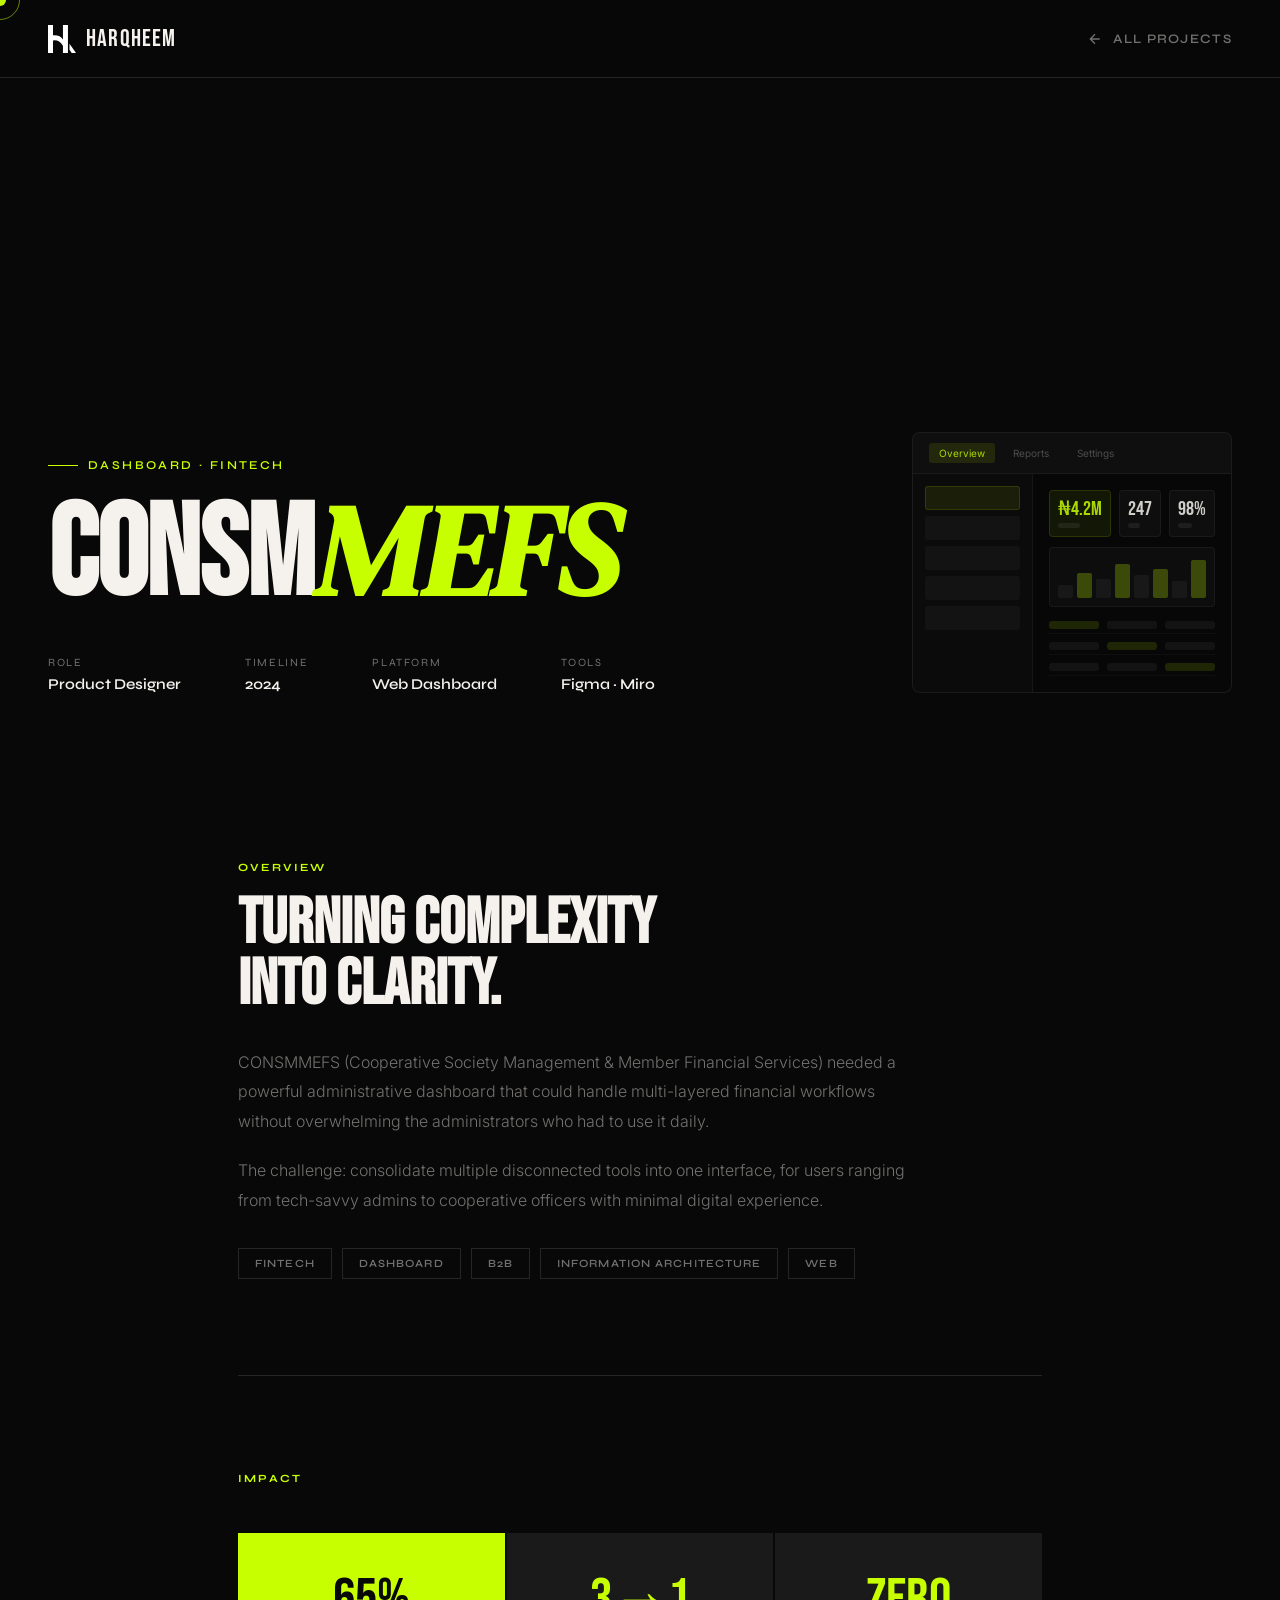
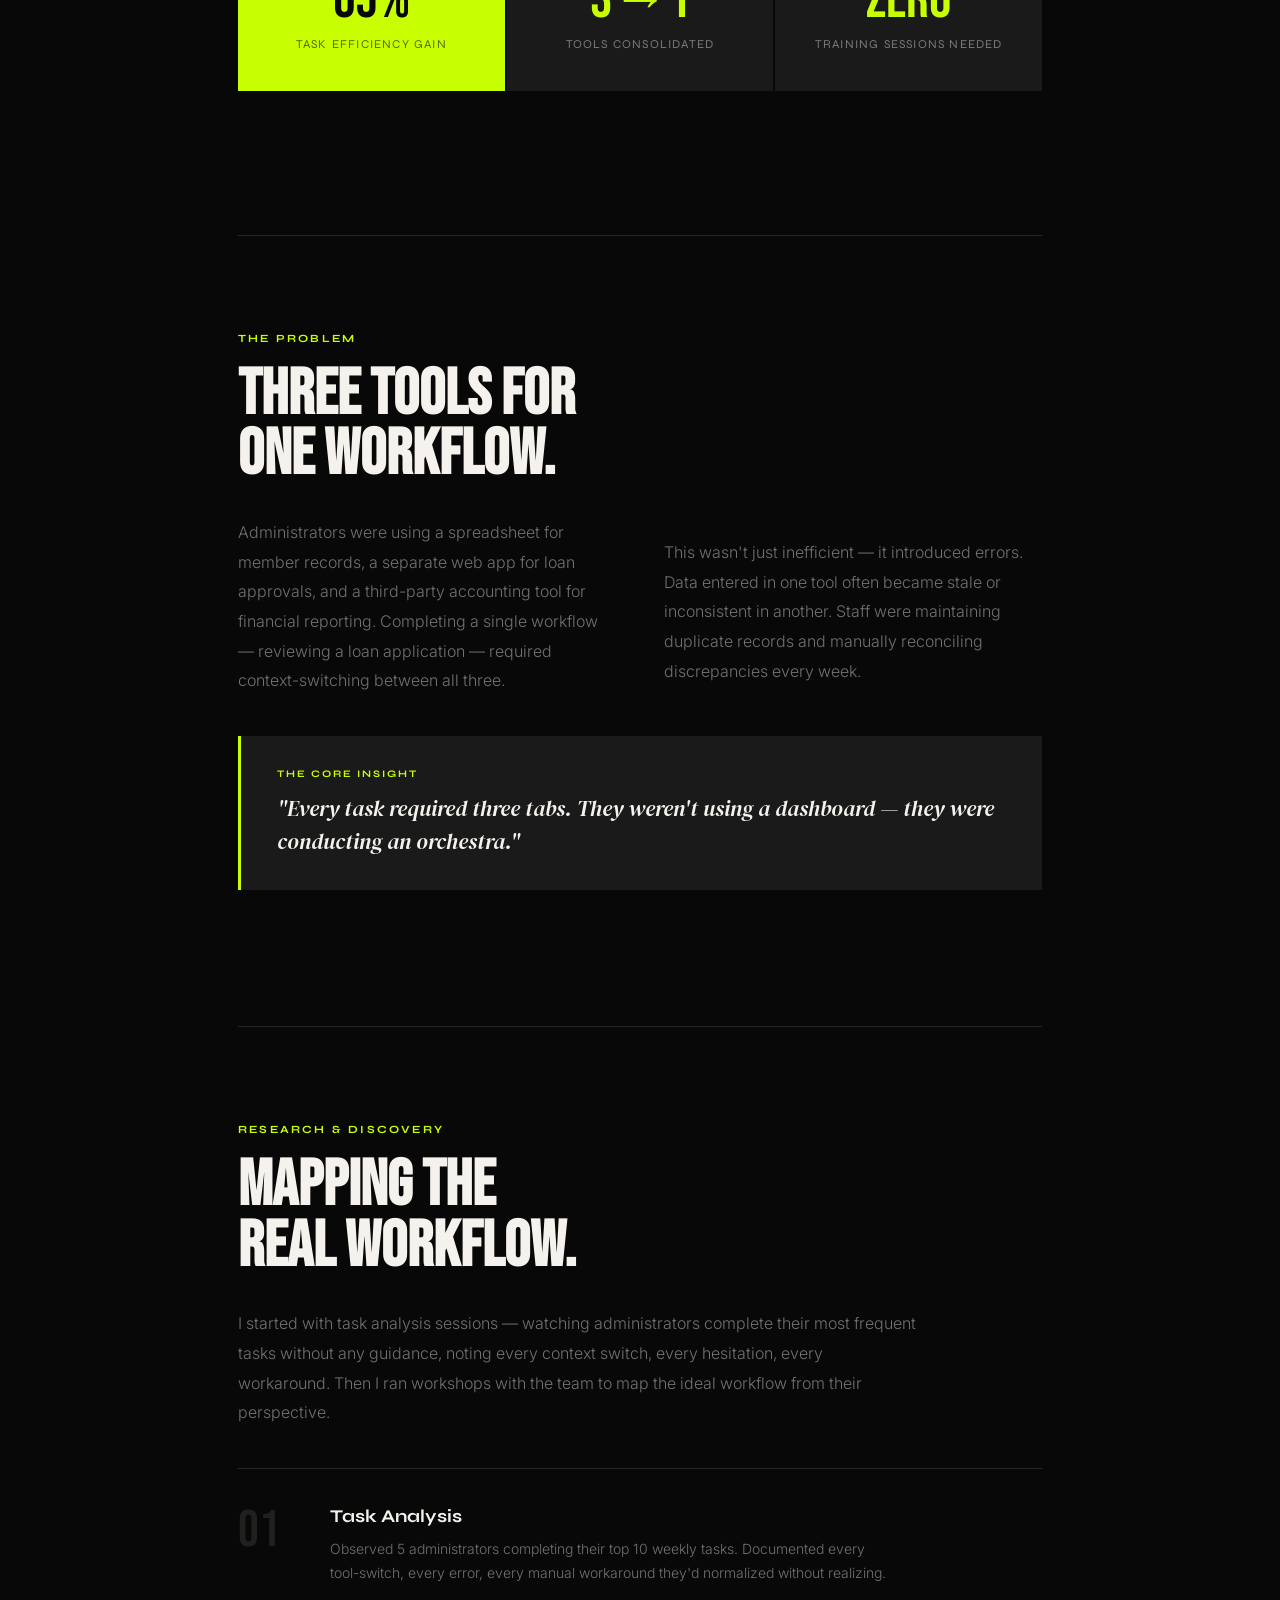
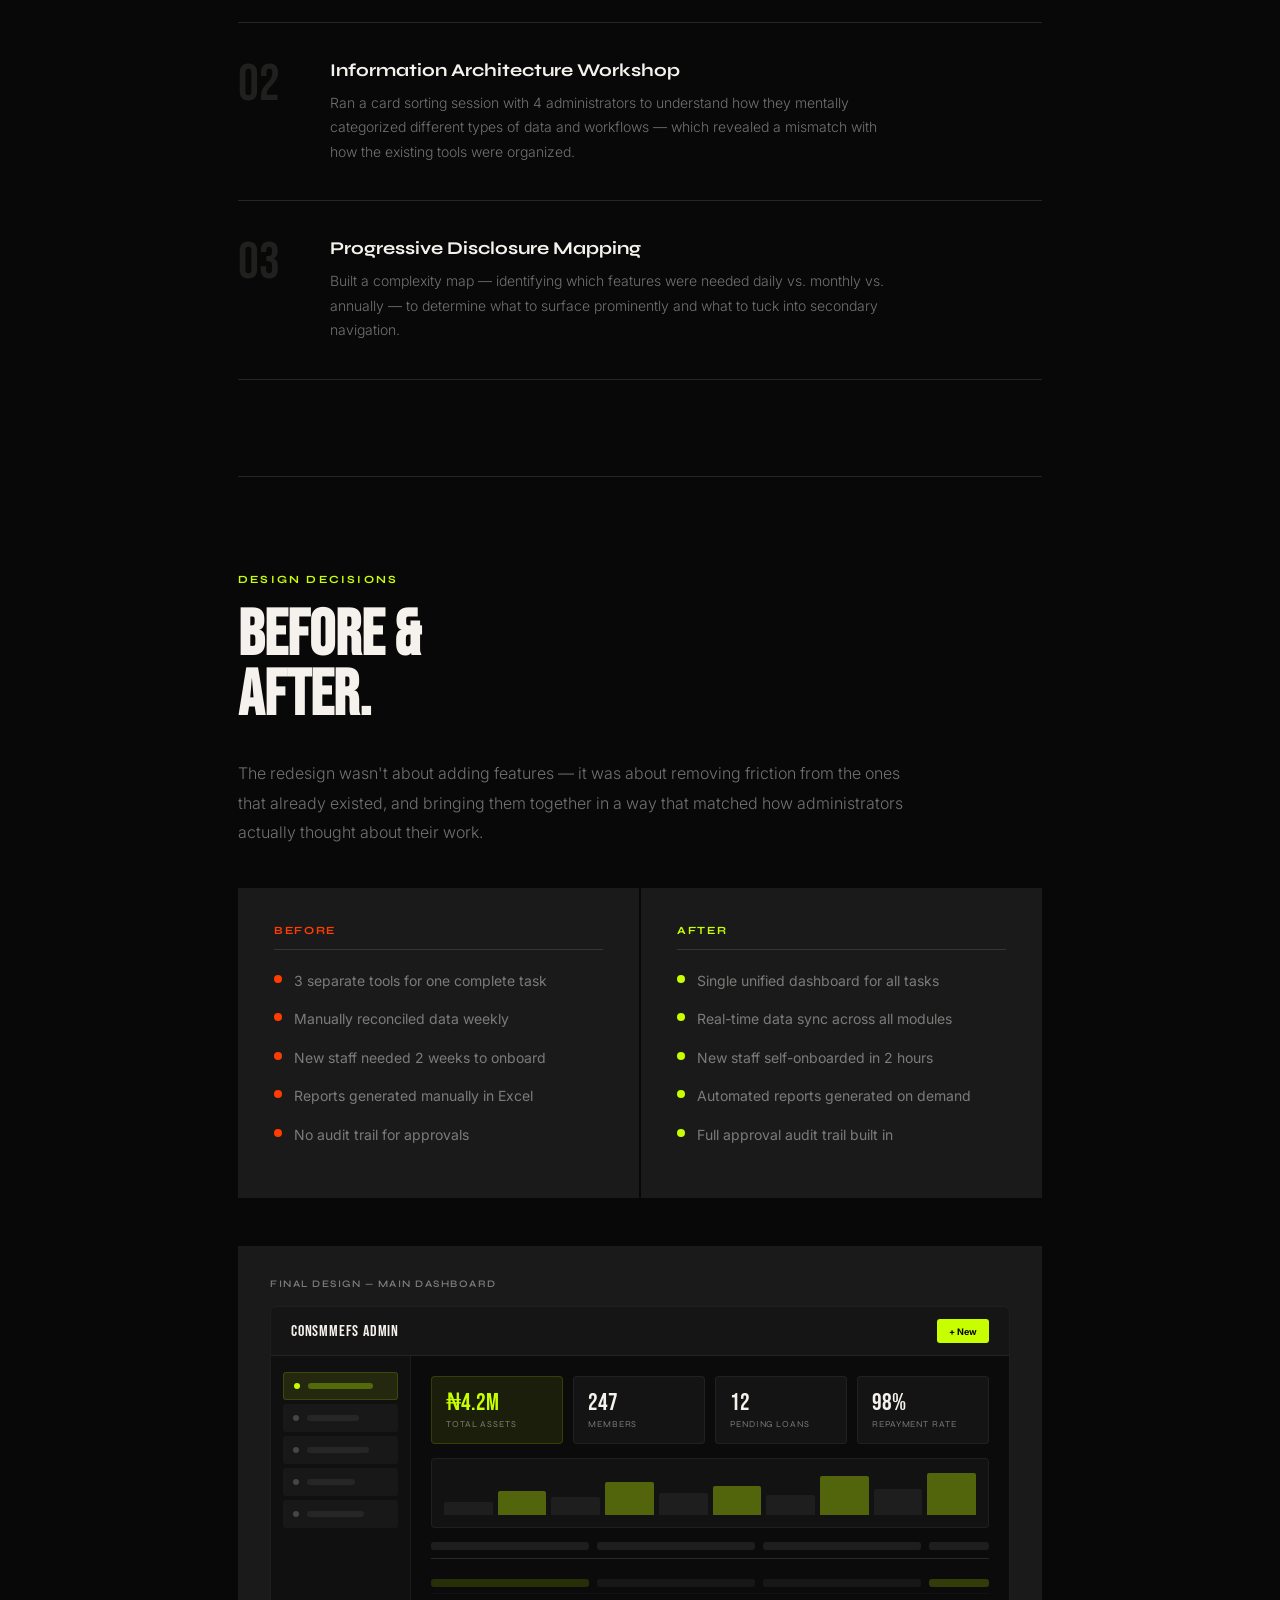
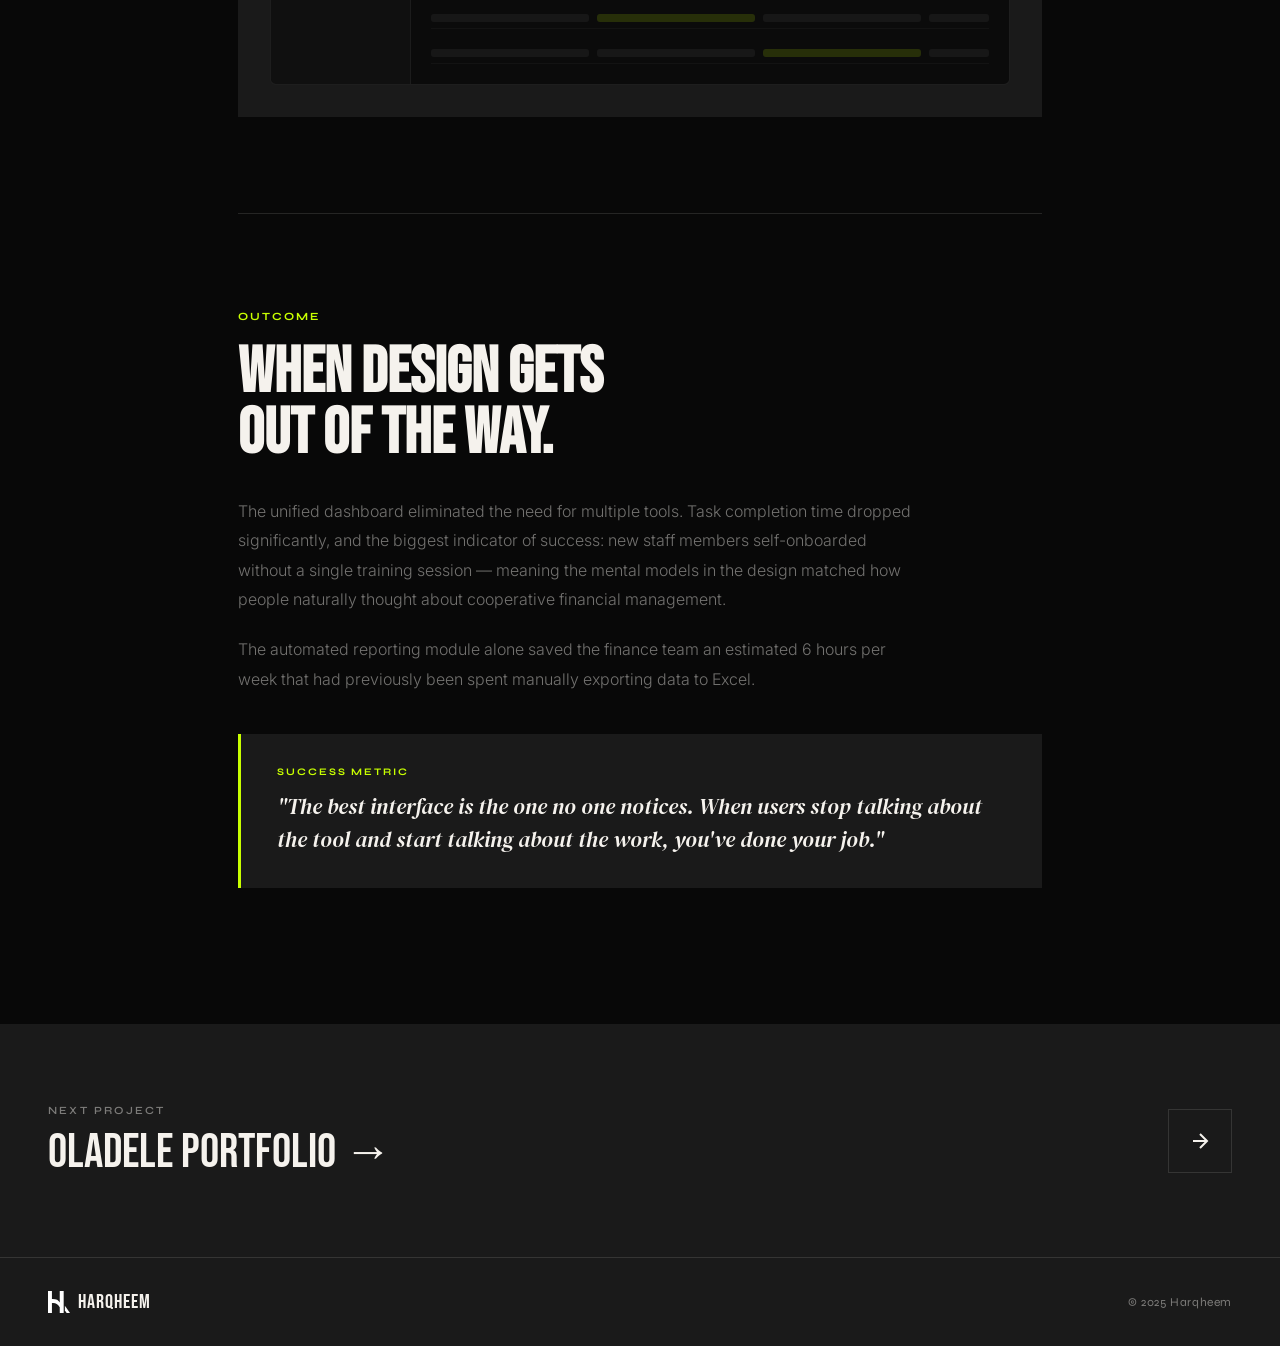
==== consmmefs.html @ f62e771c "V1.0.1" ====
<!DOCTYPE html>
<html lang="en">
<head>
<meta charset="UTF-8"/>
<link rel="icon" type="image/svg+xml" href="[data-uri]"/>
<meta name="viewport" content="width=device-width, initial-scale=1.0"/>
<title>CONSMMEFS Dashboard — Case Study | Harqheem</title>
<meta name="description" content="How I consolidated 3 tools into one financial dashboard for a cooperative society. Product design case study by Harqheem."/>
<meta name="author" content="Harqheem"/>
<link rel="preconnect" href="https://fonts.googleapis.com"/>
<link rel="preconnect" href="https://fonts.gstatic.com" crossorigin/>
<link href="https://fonts.googleapis.com/css2?family=Bebas+Neue&family=DM+Serif+Display:ital@0;1&family=Syne:wght@400;500;600;700;800&family=Inter:wght@300;400;500&display=swap" rel="stylesheet"/>
<link rel="stylesheet" href="style.css"/>
</head>
<body>
<div class="cursor" id="cursor"></div>
<div class="cursor-ring" id="cursor-ring"></div>
<div class="mobile-menu" id="mobileMenu">
  <a href="index.html#projects">← All Work</a>
  <a href="speedy-card-lister.html">Speedy Card</a>
  <a href="rideon.html">RideON</a>
  <a href="oladele.html">Oladele</a>
  <a href="index.html#contact" class="mobile-cta">Let's Talk</a>
</div>
<nav class="nav-project">
  <a class="nav-logo" href="index.html"><img src="[data-uri]" alt="Harqheem logo" class="nav-logo-img"/> Harqheem</a>
  <a class="nav-back" href="index.html#projects"><svg viewBox="0 0 24 24"><path d="M19 12H5M12 5l-7 7 7 7"/></svg><span>All Projects</span></a>
  <button class="nav-hamburger" id="hamburger" onclick="toggleMobileMenu()"><span></span><span></span><span></span></button>
</nav>

<div class="project-hero">
  <div class="hero-visual">
    <div class="dash-shell">
      <div class="dash-topbar">
        <div class="dash-tabs">
          <div class="dash-tab active">Overview</div>
          <div class="dash-tab">Reports</div>
          <div class="dash-tab">Settings</div>
        </div>
      </div>
      <div class="dash-body">
        <div class="dash-sidebar">
          <div class="dash-nav-item active"></div>
          <div class="dash-nav-item"></div>
          <div class="dash-nav-item"></div>
          <div class="dash-nav-item"></div>
          <div class="dash-nav-item"></div>
        </div>
        <div class="dash-main">
          <div class="kpi-row">
            <div class="kpi accent"><div class="kpi-val">₦4.2M</div><div class="kpi-lbl"></div></div>
            <div class="kpi"><div class="kpi-val" style="color:var(--white)">247</div><div class="kpi-lbl"></div></div>
            <div class="kpi"><div class="kpi-val" style="color:var(--white)">98%</div><div class="kpi-lbl"></div></div>
          </div>
          <div class="chart-area">
            <div class="chart-bar" style="height:30%"></div>
            <div class="chart-bar a" style="height:60%"></div>
            <div class="chart-bar" style="height:45%"></div>
            <div class="chart-bar a" style="height:80%"></div>
            <div class="chart-bar" style="height:55%"></div>
            <div class="chart-bar a" style="height:70%"></div>
            <div class="chart-bar" style="height:40%"></div>
            <div class="chart-bar a" style="height:90%"></div>
          </div>
          <div class="dash-table">
            <div class="table-row"><div class="table-cell accent-cell"></div><div class="table-cell"></div><div class="table-cell"></div></div>
            <div class="table-row"><div class="table-cell"></div><div class="table-cell accent-cell"></div><div class="table-cell"></div></div>
            <div class="table-row"><div class="table-cell"></div><div class="table-cell"></div><div class="table-cell accent-cell"></div></div>
          </div>
        </div>
      </div>
    </div>
  </div>

  <div class="hero-content">
    <div class="project-tag">Dashboard · Fintech</div>
    <h1 class="project-title">CONSM<em>MEFS</em></h1>
    <div class="hero-meta-row">
      <div class="meta-item"><div class="meta-label">Role</div><div class="meta-value">Product Designer</div></div>
      <div class="meta-item"><div class="meta-label">Timeline</div><div class="meta-value">2024</div></div>
      <div class="meta-item"><div class="meta-label">Platform</div><div class="meta-value">Web Dashboard</div></div>
      <div class="meta-item"><div class="meta-label">Tools</div><div class="meta-value">Figma · Miro</div></div>
    </div>
  </div>
</div>

<div class="container">

  <div class="content-section reveal">
    <div class="section-eyebrow">Overview</div>
    <h2 class="section-title">Turning complexity<br/>into clarity.</h2>
    <p class="body-text">CONSMMEFS (Cooperative Society Management & Member Financial Services) needed a powerful administrative dashboard that could handle multi-layered financial workflows without overwhelming the administrators who had to use it daily.</p>
    <p class="body-text">The challenge: consolidate multiple disconnected tools into one interface, for users ranging from tech-savvy admins to cooperative officers with minimal digital experience.</p>
    <div class="tags-row"><span class="tag">Fintech</span><span class="tag">Dashboard</span><span class="tag">B2B</span><span class="tag">Information Architecture</span><span class="tag">Web</span></div>
  </div>

  <div class="content-section reveal">
    <div class="section-eyebrow">Impact</div>
    <div class="metrics-row">
      <div class="metric-box highlight"><div class="metric-num">65%</div><div class="metric-label">Task Efficiency Gain</div></div>
      <div class="metric-box"><div class="metric-num">3→1</div><div class="metric-label">Tools Consolidated</div></div>
      <div class="metric-box"><div class="metric-num">Zero</div><div class="metric-label">Training Sessions Needed</div></div>
    </div>
  </div>

  <div class="content-section reveal">
    <div class="section-eyebrow">The Problem</div>
    <h2 class="section-title">Three tools for<br/>one workflow.</h2>
    <div class="two-col">
      <p class="body-text">Administrators were using a spreadsheet for member records, a separate web app for loan approvals, and a third-party accounting tool for financial reporting. Completing a single workflow — reviewing a loan application — required context-switching between all three.</p>
      <p class="body-text">This wasn't just inefficient — it introduced errors. Data entered in one tool often became stale or inconsistent in another. Staff were maintaining duplicate records and manually reconciling discrepancies every week.</p>
    </div>
    <div class="callout">
      <div class="callout-label">The Core Insight</div>
      <p class="callout-text">"Every task required three tabs. They weren't using a dashboard — they were conducting an orchestra."</p>
    </div>
  </div>

  <div class="content-section reveal">
    <div class="section-eyebrow">Research & Discovery</div>
    <h2 class="section-title">Mapping the<br/>real workflow.</h2>
    <p class="body-text">I started with task analysis sessions — watching administrators complete their most frequent tasks without any guidance, noting every context switch, every hesitation, every workaround. Then I ran workshops with the team to map the ideal workflow from their perspective.</p>
    <div class="process-list">
      <div class="p-step"><div class="p-num">01</div><div><div class="p-title">Task Analysis</div><p class="p-desc">Observed 5 administrators completing their top 10 weekly tasks. Documented every tool-switch, every error, every manual workaround they'd normalized without realizing.</p></div></div>
      <div class="p-step"><div class="p-num">02</div><div><div class="p-title">Information Architecture Workshop</div><p class="p-desc">Ran a card sorting session with 4 administrators to understand how they mentally categorized different types of data and workflows — which revealed a mismatch with how the existing tools were organized.</p></div></div>
      <div class="p-step"><div class="p-num">03</div><div><div class="p-title">Progressive Disclosure Mapping</div><p class="p-desc">Built a complexity map — identifying which features were needed daily vs. monthly vs. annually — to determine what to surface prominently and what to tuck into secondary navigation.</p></div></div>
    </div>
  </div>

  <div class="content-section reveal">
    <div class="section-eyebrow">Design Decisions</div>
    <h2 class="section-title">Before &<br/>after.</h2>
    <p class="body-text">The redesign wasn't about adding features — it was about removing friction from the ones that already existed, and bringing them together in a way that matched how administrators actually thought about their work.</p>
    <div class="comparison">
      <div class="comp-panel">
        <div class="comp-label before">Before</div>
        <div class="comp-item"><div class="comp-dot red"></div><p class="comp-text">3 separate tools for one complete task</p></div>
        <div class="comp-item"><div class="comp-dot red"></div><p class="comp-text">Manually reconciled data weekly</p></div>
        <div class="comp-item"><div class="comp-dot red"></div><p class="comp-text">New staff needed 2 weeks to onboard</p></div>
        <div class="comp-item"><div class="comp-dot red"></div><p class="comp-text">Reports generated manually in Excel</p></div>
        <div class="comp-item"><div class="comp-dot red"></div><p class="comp-text">No audit trail for approvals</p></div>
      </div>
      <div class="comp-panel">
        <div class="comp-label after">After</div>
        <div class="comp-item"><div class="comp-dot green"></div><p class="comp-text">Single unified dashboard for all tasks</p></div>
        <div class="comp-item"><div class="comp-dot green"></div><p class="comp-text">Real-time data sync across all modules</p></div>
        <div class="comp-item"><div class="comp-dot green"></div><p class="comp-text">New staff self-onboarded in 2 hours</p></div>
        <div class="comp-item"><div class="comp-dot green"></div><p class="comp-text">Automated reports generated on demand</p></div>
        <div class="comp-item"><div class="comp-dot green"></div><p class="comp-text">Full approval audit trail built in</p></div>
      </div>
    </div>

    <!-- Full dashboard screen -->
    <div class="screen-showcase reveal" style="margin-top:48px;">
      <div class="screen-label">Final Design — Main Dashboard</div>
      <div class="full-dash">
        <div class="fd-header">
          <div class="fd-title">CONSMMEFS Admin</div>
          <div class="fd-actions">
            <div class="fd-btn">+ New</div>
          </div>
        </div>
        <div class="fd-body">
          <div class="fd-nav">
            <div class="fd-nav-item active"><div class="fd-nav-dot"></div><div class="fd-nav-line" style="width:70%"></div></div>
            <div class="fd-nav-item"><div class="fd-nav-dot"></div><div class="fd-nav-line" style="width:55%"></div></div>
            <div class="fd-nav-item"><div class="fd-nav-dot"></div><div class="fd-nav-line" style="width:65%"></div></div>
            <div class="fd-nav-item"><div class="fd-nav-dot"></div><div class="fd-nav-line" style="width:50%"></div></div>
            <div class="fd-nav-item"><div class="fd-nav-dot"></div><div class="fd-nav-line" style="width:60%"></div></div>
          </div>
          <div class="fd-content">
            <div class="fd-kpi-row">
              <div class="fd-kpi h"><div class="fd-kpi-val">₦4.2M</div><div class="fd-kpi-lbl">Total Assets</div></div>
              <div class="fd-kpi"><div class="fd-kpi-val">247</div><div class="fd-kpi-lbl">Members</div></div>
              <div class="fd-kpi"><div class="fd-kpi-val">12</div><div class="fd-kpi-lbl">Pending Loans</div></div>
              <div class="fd-kpi"><div class="fd-kpi-val">98%</div><div class="fd-kpi-lbl">Repayment Rate</div></div>
            </div>
            <div class="fd-chart">
              <div class="fd-bar" style="height:30%"></div>
              <div class="fd-bar a" style="height:55%"></div>
              <div class="fd-bar" style="height:40%"></div>
              <div class="fd-bar a" style="height:75%"></div>
              <div class="fd-bar" style="height:50%"></div>
              <div class="fd-bar a" style="height:65%"></div>
              <div class="fd-bar" style="height:45%"></div>
              <div class="fd-bar a" style="height:88%"></div>
              <div class="fd-bar" style="height:60%"></div>
              <div class="fd-bar a" style="height:95%"></div>
            </div>
            <div class="fd-table-header"><div class="fd-th"></div><div class="fd-th"></div><div class="fd-th"></div><div class="fd-th" style="width:60px;flex:none;"></div></div>
            <div class="fd-row"><div class="fd-cell a"></div><div class="fd-cell"></div><div class="fd-cell"></div><div class="fd-cell" style="width:60px;flex:none;background:rgba(200,255,0,0.2)"></div></div>
            <div class="fd-row"><div class="fd-cell"></div><div class="fd-cell a"></div><div class="fd-cell"></div><div class="fd-cell" style="width:60px;flex:none;"></div></div>
            <div class="fd-row"><div class="fd-cell"></div><div class="fd-cell"></div><div class="fd-cell a"></div><div class="fd-cell" style="width:60px;flex:none;"></div></div>
          </div>
        </div>
      </div>
    </div>
  </div>

  <div class="content-section reveal">
    <div class="section-eyebrow">Outcome</div>
    <h2 class="section-title">When design gets<br/>out of the way.</h2>
    <p class="body-text">The unified dashboard eliminated the need for multiple tools. Task completion time dropped significantly, and the biggest indicator of success: new staff members self-onboarded without a single training session — meaning the mental models in the design matched how people naturally thought about cooperative financial management.</p>
    <p class="body-text">The automated reporting module alone saved the finance team an estimated 6 hours per week that had previously been spent manually exporting data to Excel.</p>
    <div class="callout" style="margin-top:40px;">
      <div class="callout-label">Success Metric</div>
      <p class="callout-text">"The best interface is the one no one notices. When users stop talking about the tool and start talking about the work, you've done your job."</p>
    </div>
  </div>

</div>

<a class="next-project" href="oladele.html">
  <div><div class="next-label">Next Project</div><div class="next-title">Oladele Portfolio →</div></div>
  <div class="next-arrow"><svg viewBox="0 0 24 24"><path d="M5 12h14M12 5l7 7-7 7"/></svg></div>
</a>

<footer>
  <a class="footer-logo footer-dark" href="index.html"><img src="[data-uri]" alt="Harqheem logo" class="nav-logo-img"/> Harqheem</a>
  <span class="footer-copy">© 2025 Harqheem</span>
</footer>

<script>
  const cursor=document.getElementById('cursor'),ring=document.getElementById('cursor-ring');
  let mx=0,my=0,rx=0,ry=0;
  document.addEventListener('mousemove',e=>{mx=e.clientX;my=e.clientY;cursor.style.left=mx+'px';cursor.style.top=my+'px';});
  (function a(){rx+=(mx-rx)*.12;ry+=(my-ry)*.12;ring.style.left=rx+'px';ring.style.top=ry+'px';requestAnimationFrame(a);})();
  document.querySelectorAll('a,button').forEach(el=>{el.addEventListener('mouseenter',()=>{cursor.classList.add('hover');ring.classList.add('hover');});el.addEventListener('mouseleave',()=>{cursor.classList.remove('hover');ring.classList.remove('hover');});});
  const obs=new IntersectionObserver(e=>e.forEach(x=>{if(x.isIntersecting)x.target.classList.add('visible');}),{threshold:.1});
  document.querySelectorAll('.reveal').forEach(el=>obs.observe(el));
  function toggleMobileMenu(){const m=document.getElementById('mobileMenu'),b=document.getElementById('hamburger');m.classList.toggle('open');b.classList.toggle('open');document.body.style.overflow=m.classList.contains('open')?'hidden':'';}
  document.querySelectorAll('.mobile-menu a').forEach(a=>a.addEventListener('click',()=>{document.getElementById('mobileMenu').classList.remove('open');document.getElementById('hamburger').classList.remove('open');document.body.style.overflow='';}));
</script>
</body>
</html>
---- style.css ----
/* ============================================================
   HARQHEEM PORTFOLIO — Shared Stylesheet
   style.css  ·  Used by all pages
   ============================================================

   TABLE OF CONTENTS
   ---------------------------------------------------------
   1.  CSS Custom Properties (design tokens)
   2.  Reset & Base
   3.  Custom Cursor
   4.  Navigation (shared across all pages)
   5.  Mobile Menu & Hamburger
   6.  Reveal / Scroll-animation utilities
   7.  Availability Badge
   8.  Buttons
   9.  Footer
   ── INDEX PAGE ──────────────────────────────────────────
   10. Hero
   11. Marquee
   12. Section shells
   13. Projects grid
   14. About
   15. Skills
   16. Process
   17. Testimonials
   18. Contact
   19. Modals
   ── PROJECT PAGES (shared) ──────────────────────────────
   20. Project hero
   21. Case-study container & content sections
   22. Metrics row
   23. Two-column layout
   24. Body text
   25. Process list (p-step)
   26. Callout block
   27. Tags row
   28. Screens grid & frames
   29. Next-project / back-to-first banner
   ── PROJECT PAGES (page-specific) ───────────────────────
   30. Speedy Card  –  screen-shell mock UI
   31. RideON       –  phone mock UI  ·  trust grid
   32. CONSMMEFS    –  dash mock UI  ·  comparison  ·  full-dash
   33. Oladele      –  port mock UI  ·  direction grid  ·  port screens
   ── RESPONSIVE ──────────────────────────────────────────
   34. Breakpoint 900px  (index page)
   35. Breakpoint 800px  (project pages)
   36. Breakpoint 480px
   ============================================================ */


/* ─────────────────────────────────────────────────────────
   1. CSS Custom Properties
───────────────────────────────────────────────────────── */
:root {
  --black:      #080808;
  --white:      #F5F2ED;
  --cream:      #E8E2D9;
  --accent:     #C8FF00;
  --accent2:    #FF3D00;
  --mid:        #1A1A1A;
  --border:     rgba(245,242,237,0.12);
  --text-muted: rgba(245,242,237,0.45);
}


/* ─────────────────────────────────────────────────────────
   2. Reset & Base
───────────────────────────────────────────────────────── */
*, *::before, *::after { margin: 0; padding: 0; box-sizing: border-box; }

html { scroll-behavior: smooth; }

body {
  background: var(--black);
  color: var(--white);
  font-family: 'Syne', sans-serif;
  overflow-x: hidden;
  cursor: none;
}


/* ─────────────────────────────────────────────────────────
   3. Custom Cursor
───────────────────────────────────────────────────────── */
.cursor {
  position: fixed;
  width: 12px; height: 12px;
  background: var(--accent);
  border-radius: 50%;
  pointer-events: none;
  z-index: 9999;
  transform: translate(-50%,-50%);
  transition: transform 0.1s, width 0.3s, height 0.3s, background 0.3s;
  mix-blend-mode: difference;
}
.cursor-ring {
  position: fixed;
  width: 40px; height: 40px;
  border: 1px solid rgba(200,255,0,0.5);
  border-radius: 50%;
  pointer-events: none;
  z-index: 9998;
  transform: translate(-50%,-50%);
  transition: transform 0.15s ease, width 0.3s, height 0.3s, opacity 0.3s;
}
.cursor.hover  { width: 8px; height: 8px; background: var(--accent2); }
.cursor-ring.hover { width: 60px; height: 60px; opacity: 0.6; border-color: var(--accent2); }


/* ─────────────────────────────────────────────────────────
   4. Navigation
───────────────────────────────────────────────────────── */

/* ── Index nav (transparent → frosted on scroll) */
nav {
  position: fixed; top: 0; left: 0; right: 0;
  z-index: 100;
  padding: 24px 48px;
  display: flex; align-items: center; justify-content: space-between;
  border-bottom: 1px solid transparent;
  transition: border-color 0.4s, background 0.4s, padding 0.4s;
}
nav.scrolled {
  border-color: var(--border);
  background: rgba(8,8,8,0.92);
  backdrop-filter: blur(12px);
  padding: 16px 48px;
}

/* ── Project-page nav (always frosted) */
nav.nav-project {
  background: rgba(8,8,8,0.92);
  backdrop-filter: blur(12px);
  border-bottom: 1px solid var(--border);
  padding: 24px 48px;
}

.nav-logo {
  font-family: 'Bebas Neue', sans-serif;
  font-size: 24px;
  letter-spacing: 0.05em;
  color: var(--white);
  text-decoration: none;
  display: flex; align-items: center; gap: 10px;
}
.nav-logo img,
.nav-logo-img  { width: 28px; height: 28px; display: block; flex-shrink: 0; }
.nav-logo span { color: var(--accent); }

/* Desktop nav links (index only) */
.nav-links { display: flex; gap: 40px; list-style: none; }
.nav-links a {
  color: var(--text-muted);
  text-decoration: none;
  font-size: 13px; font-weight: 500;
  letter-spacing: 0.1em; text-transform: uppercase;
  transition: color 0.2s;
}
.nav-links a:hover { color: var(--white); }
.nav-cta {
  background: var(--accent);
  color: var(--black) !important;
  padding: 10px 20px;
  font-weight: 700 !important;
  transition: background 0.2s, transform 0.2s !important;
}
.nav-cta:hover { background: var(--white) !important; transform: translateY(-1px); }

/* Back link (project pages) */
.nav-back {
  display: flex; align-items: center; gap: 10px;
  color: var(--text-muted); text-decoration: none;
  font-size: 13px; font-weight: 600;
  letter-spacing: 0.1em; text-transform: uppercase;
  transition: color 0.2s;
}
.nav-back:hover { color: var(--accent); }
.nav-back svg { width: 16px; height: 16px; fill: none; stroke: currentColor; stroke-width: 2; }


/* ─────────────────────────────────────────────────────────
   5. Mobile Menu & Hamburger
───────────────────────────────────────────────────────── */
.nav-hamburger {
  display: none;
  flex-direction: column; gap: 5px;
  background: none; border: none;
  cursor: pointer; padding: 4px;
}
.nav-hamburger span {
  display: block; width: 24px; height: 2px;
  background: var(--white);
  transition: transform 0.3s, opacity 0.3s;
}
.nav-hamburger.open span:nth-child(1) { transform: translateY(7px) rotate(45deg); }
.nav-hamburger.open span:nth-child(2) { opacity: 0; }
.nav-hamburger.open span:nth-child(3) { transform: translateY(-7px) rotate(-45deg); }

.mobile-menu {
  position: fixed; inset: 0; z-index: 99;
  background: rgba(8,8,8,0.98);
  backdrop-filter: blur(16px);
  display: flex; flex-direction: column;
  align-items: center; justify-content: center; gap: 8px;
  opacity: 0; pointer-events: none;
  transition: opacity 0.3s;
}
.mobile-menu.open { opacity: 1; pointer-events: all; }
.mobile-menu a {
  font-family: 'Bebas Neue', sans-serif;
  font-size: 48px; letter-spacing: 0.04em;
  color: var(--white); text-decoration: none;
  transition: color 0.2s;
}
.mobile-menu a:hover,
.mobile-menu a:active { color: var(--accent); }
.mobile-menu .mobile-cta {
  margin-top: 16px; font-size: 32px;
  background: var(--accent);
  color: var(--black) !important;
  padding: 12px 32px;
}


/* ─────────────────────────────────────────────────────────
   6. Reveal / Scroll-animation utilities
───────────────────────────────────────────────────────── */
.reveal {
  opacity: 0; transform: translateY(32px);
  transition: opacity 0.7s ease, transform 0.7s ease;
}
.reveal.visible { opacity: 1; transform: translateY(0); }
.reveal-delay-1 { transition-delay: 0.1s; }
.reveal-delay-2 { transition-delay: 0.2s; }
.reveal-delay-3 { transition-delay: 0.3s; }
.reveal-delay-4 { transition-delay: 0.4s; }

@keyframes fadeUp {
  from { opacity: 0; transform: translateY(30px); }
  to   { opacity: 1; transform: translateY(0); }
}
@keyframes fadeIn { from { opacity: 0; } to { opacity: 1; } }


/* ─────────────────────────────────────────────────────────
   7. Availability Badge
───────────────────────────────────────────────────────── */
.avail-badge {
  display: inline-flex; align-items: center; gap: 10px;
  background: rgba(200,255,0,0.08);
  border: 1px solid rgba(200,255,0,0.2);
  padding: 8px 20px;
  font-size: 12px; font-weight: 600;
  letter-spacing: 0.1em; text-transform: uppercase;
  color: var(--accent); margin-bottom: 40px;
}
.avail-dot {
  width: 8px; height: 8px; border-radius: 50%;
  background: var(--accent);
  animation: pulse 2s ease-in-out infinite;
}
@keyframes pulse {
  0%,100% { box-shadow: 0 0 0 0 rgba(200,255,0,0.4); }
  50%     { box-shadow: 0 0 0 8px rgba(200,255,0,0); }
}


/* ─────────────────────────────────────────────────────────
   8. Buttons
───────────────────────────────────────────────────────── */
.btn-primary {
  display: inline-flex; align-items: center; gap: 10px;
  background: var(--accent); color: var(--black);
  padding: 16px 32px;
  font-family: 'Syne', sans-serif;
  font-size: 13px; font-weight: 700;
  letter-spacing: 0.1em; text-transform: uppercase;
  text-decoration: none;
  transition: background 0.2s, transform 0.2s;
}
.btn-primary:hover { background: var(--white); transform: translateY(-2px); }

.btn-secondary {
  display: inline-flex; align-items: center; gap: 10px;
  border: 1px solid var(--border); color: var(--white);
  padding: 16px 32px;
  font-family: 'Syne', sans-serif;
  font-size: 13px; font-weight: 600;
  letter-spacing: 0.1em; text-transform: uppercase;
  text-decoration: none;
  transition: border-color 0.2s, background 0.2s, transform 0.2s;
}
.btn-secondary:hover { border-color: var(--white); background: rgba(255,255,255,0.05); transform: translateY(-2px); }


/* ─────────────────────────────────────────────────────────
   9. Footer
───────────────────────────────────────────────────────── */
footer {
  background: var(--mid);
  padding: 32px 48px;
  display: flex; align-items: center; justify-content: space-between;
  border-top: 1px solid var(--border);
}
/* Project pages use black footer */
footer.footer-dark { background: var(--black); }

.footer-logo {
  font-family: 'Bebas Neue', sans-serif;
  font-size: 20px; letter-spacing: 0.05em;
  color: var(--white); text-decoration: none;
  display: flex; align-items: center; gap: 8px;
}
.footer-logo span { color: var(--accent); }
.footer-logo img  { width: 22px; height: 22px; }

.footer-copy {
  font-size: 12px; color: var(--text-muted);
  letter-spacing: 0.05em;
}
.footer-socials { display: flex; gap: 24px; }
.footer-socials a {
  font-size: 12px; color: var(--text-muted);
  text-decoration: none; letter-spacing: 0.1em;
  text-transform: uppercase; font-weight: 600;
  transition: color 0.2s;
}
.footer-socials a:hover { color: var(--accent); }


/* ══════════════════════════════════════════════════════════
   INDEX PAGE
══════════════════════════════════════════════════════════ */

/* ─────────────────────────────────────────────────────────
   10. Hero
───────────────────────────────────────────────────────── */
#hero {
  min-height: 100vh;
  display: flex; flex-direction: column; justify-content: flex-end;
  padding: 120px 48px 64px;
  position: relative; overflow: hidden;
}
.hero-bg-text {
  position: absolute; top: 50%; left: 50%;
  transform: translate(-50%,-50%);
  font-family: 'Bebas Neue', sans-serif;
  font-size: clamp(120px,18vw,280px);
  color: transparent;
  -webkit-text-stroke: 1px rgba(245,242,237,0.04);
  white-space: nowrap; user-select: none; pointer-events: none;
  animation: bgDrift 20s ease-in-out infinite alternate;
}
@keyframes bgDrift {
  from { transform: translate(-50%,-50%) scale(1); }
  to   { transform: translate(-48%,-52%) scale(1.03); }
}

.hero-eyebrow {
  font-size: 12px; font-weight: 500;
  letter-spacing: 0.2em; text-transform: uppercase;
  color: var(--accent); margin-bottom: 24px;
  display: flex; align-items: center; gap: 12px;
  opacity: 0; animation: fadeUp 0.8s 0.2s forwards;
}
.hero-eyebrow::before {
  content: ''; display: block;
  width: 40px; height: 1px; background: var(--accent);
}

.hero-headline {
  font-family: 'Bebas Neue', sans-serif;
  font-size: clamp(72px,11vw,128px);
  line-height: 0.92; letter-spacing: -0.01em;
  opacity: 0; animation: fadeUp 0.9s 0.35s forwards;
}
.hero-headline em {
  font-family: 'DM Serif Display', serif;
  font-style: italic; color: var(--accent);
}

.hero-bottom {
  margin-top: 48px;
  display: flex; align-items: flex-end; justify-content: space-between;
  opacity: 0; animation: fadeUp 0.9s 0.55s forwards;
}
.hero-desc {
  max-width: 420px;
  font-family: 'Inter', sans-serif;
  font-size: 16px; line-height: 1.7;
  color: var(--text-muted); font-weight: 300;
}
.hero-meta { text-align: right; }
.hero-meta .stat  { display: flex; flex-direction: column; gap: 4px; margin-bottom: 20px; }
.hero-meta .num   { font-family: 'Bebas Neue', sans-serif; font-size: 48px; line-height: 1; color: var(--white); }
.hero-meta .label { font-size: 11px; letter-spacing: 0.15em; text-transform: uppercase; color: var(--text-muted); }
.hero-cta-group   { display: flex; gap: 16px; margin-top: 40px; }

.scroll-indicator {
  position: absolute; bottom: 32px; left: 50%; transform: translateX(-50%);
  display: flex; flex-direction: column; align-items: center; gap: 8px;
  opacity: 0; animation: fadeIn 1s 1.2s forwards;
}
.scroll-indicator span {
  font-size: 10px; letter-spacing: 0.2em; text-transform: uppercase; color: var(--text-muted);
}
.scroll-line {
  width: 1px; height: 60px;
  background: linear-gradient(to bottom, var(--border), transparent);
  animation: scrollPulse 2s ease-in-out infinite;
}
@keyframes scrollPulse { 0%,100%{opacity:0.3} 50%{opacity:1} }


/* ─────────────────────────────────────────────────────────
   11. Marquee
───────────────────────────────────────────────────────── */
.marquee-section {
  border-top: 1px solid var(--border);
  border-bottom: 1px solid var(--border);
  padding: 20px 0; overflow: hidden;
  background: var(--mid);
}
.marquee-track {
  display: flex; gap: 0;
  animation: marqueeScroll 25s linear infinite;
  width: max-content;
}
.marquee-item {
  display: flex; align-items: center; gap: 24px;
  padding: 0 40px;
  font-family: 'Bebas Neue', sans-serif;
  font-size: 18px; letter-spacing: 0.1em;
  color: var(--text-muted); white-space: nowrap;
}
.marquee-dot { width: 6px; height: 6px; border-radius: 50%; background: var(--accent); flex-shrink: 0; }
@keyframes marqueeScroll { from{transform:translateX(0)} to{transform:translateX(-50%)} }


/* ─────────────────────────────────────────────────────────
   12. Section shells
───────────────────────────────────────────────────────── */
section { padding: 120px 48px; }

.section-label {
  display: flex; align-items: center; gap: 16px;
  font-size: 11px; font-weight: 600;
  letter-spacing: 0.25em; text-transform: uppercase;
  color: var(--accent); margin-bottom: 64px;
}
.section-label::after { content: ''; flex: 1; height: 1px; background: var(--border); max-width: 80px; }
.section-label span   { color: var(--text-muted); margin-left: 8px; }

.section-headline {
  font-family: 'Bebas Neue', sans-serif;
  font-size: clamp(48px,7vw,100px);
  line-height: 0.95; letter-spacing: -0.01em;
}
.section-headline em { font-family: 'DM Serif Display', serif; font-style: italic; color: var(--accent); }

.work-count { font-family: 'Inter', sans-serif; font-size: 14px; color: var(--text-muted); font-weight: 300; text-align: right; }
.work-count strong { color: var(--white); font-weight: 600; }


/* ─────────────────────────────────────────────────────────
   13. Projects grid
───────────────────────────────────────────────────────── */
#projects { background: var(--black); }
.projects-header {
  display: flex; justify-content: space-between; align-items: flex-end;
  margin-bottom: 80px;
}
.projects-grid { display: grid; grid-template-columns: 1fr 1fr; gap: 2px; }

.project-card {
  position: relative; overflow: hidden;
  background: var(--mid); cursor: pointer;
}
.project-card.large { grid-column: span 2; }

.project-img { width: 100%; aspect-ratio: 16/9; background: var(--mid); overflow: hidden; position: relative; }
.project-card.large .project-img { aspect-ratio: 21/9; }

.project-img-inner {
  width: 100%; height: 100%;
  background-size: cover; background-position: center;
  transition: transform 0.7s cubic-bezier(0.25,0.46,0.45,0.94);
}
.project-card:hover .project-img-inner { transform: scale(1.06); }

.proj-1 .project-img-inner { background-image: url('Image_sample.png'); background-position: center top; }
.proj-2 .project-img-inner { background-image: url('Image_sample.png'); background-position: center 30%; }
.proj-3 .project-img-inner { background-image: url('Image_sample.png'); background-position: center 60%; }
.proj-4 .project-img-inner { background-image: url('Image_sample.png'); background-position: center bottom; }

/* Mock UI overlay inside cards */
.mock-ui {
  position: absolute; bottom: 0; left: 50%; transform: translateX(-50%);
  width: 70%; background: rgba(255,255,255,0.04);
  border: 1px solid rgba(255,255,255,0.1); border-bottom: none;
  border-radius: 8px 8px 0 0; padding: 16px;
  transition: transform 0.7s cubic-bezier(0.25,0.46,0.45,0.94);
}
.project-card:hover .mock-ui { transform: translateX(-50%) translateY(-8px); }

.mock-bar          { height: 6px; background: rgba(255,255,255,0.08); border-radius: 3px; margin-bottom: 10px; }
.mock-bar.accent   { background: var(--accent); width: 40%; }
.mock-bar.short    { width: 60%; }
.mock-bar.shorter  { width: 30%; }
.mock-row          { display: flex; gap: 8px; margin-bottom: 8px; }
.mock-block        { flex: 1; height: 40px; background: rgba(255,255,255,0.05); border-radius: 4px; border: 1px solid rgba(255,255,255,0.06); }
.mock-block.highlight { background: rgba(200,255,0,0.08); border-color: rgba(200,255,0,0.15); }

.project-info {
  padding: 28px 32px;
  display: flex; justify-content: space-between; align-items: flex-end;
  border-top: 1px solid var(--border);
}
.project-tag   { font-size: 11px; font-weight: 600; letter-spacing: 0.15em; text-transform: uppercase; color: var(--accent); margin-bottom: 8px; }
.project-title { font-family: 'Bebas Neue', sans-serif; font-size: 28px; letter-spacing: 0.02em; line-height: 1; }
.project-title-home { font-family: 'Bebas Neue', sans-serif; font-size: 32px; letter-spacing: 0.02em; line-height: 1; }
.project-year  { font-size: 12px; color: var(--text-muted); }

.project-arrow {
  width: 44px; height: 44px; border: 1px solid var(--border);
  display: flex; align-items: center; justify-content: center;
  transition: background 0.2s, border-color 0.2s, transform 0.2s;
  text-decoration: none;
}
.project-arrow:hover,
.project-card:hover .project-arrow { background: var(--accent); border-color: var(--accent); }
.project-arrow svg { width: 16px; height: 16px; fill: none; stroke: var(--white); stroke-width: 2; }
.project-arrow:hover svg,
.project-card:hover .project-arrow svg { stroke: var(--black); }
.project-card:hover .project-arrow { transform: rotate(45deg); }


/* ─────────────────────────────────────────────────────────
   14. About
───────────────────────────────────────────────────────── */
#about { background: var(--mid); }
.about-grid { display: grid; grid-template-columns: 1fr 1fr; gap: 80px; align-items: start; }

.about-image-wrap { position: relative; margin-top: 48px; }
.about-image {
  width: 100%; aspect-ratio: 3/4;
  background: linear-gradient(135deg,#111 0%,#1e1e1e 100%);
  overflow: hidden;
}
.about-image-badge {
  position: absolute; bottom: -20px; right: -20px;
  width: 120px; height: 120px;
  background: var(--accent); border-radius: 50%;
  display: flex; align-items: center; justify-content: center; flex-direction: column;
  color: var(--black); text-align: center;
}
.about-image-badge .badge-num  { font-family: 'Bebas Neue', sans-serif; font-size: 36px; line-height: 1; }
.about-image-badge .badge-text { font-size: 9px; font-weight: 700; letter-spacing: 0.1em; text-transform: uppercase; line-height: 1.2; }

.about-right { padding-top: 80px; }
.about-intro { font-family: 'DM Serif Display', serif; font-size: 28px; line-height: 1.5; color: var(--white); margin-bottom: 32px; }
.about-intro em { color: var(--accent); font-style: italic; }
.about-body  { font-family: 'Inter', sans-serif; font-size: 15px; line-height: 1.8; color: var(--text-muted); font-weight: 300; margin-bottom: 48px; }

.about-stats { display: grid; grid-template-columns: repeat(3,1fr); gap: 0; border: 1px solid var(--border); margin-bottom: 48px; }
.about-stat  { padding: 24px; border-right: 1px solid var(--border); text-align: center; }
.about-stat:last-child { border-right: none; }
.about-stat .n { font-family: 'Bebas Neue', sans-serif; font-size: 40px; line-height: 1; color: var(--accent); }
.about-stat .l { font-size: 11px; letter-spacing: 0.1em; text-transform: uppercase; color: var(--text-muted); margin-top: 4px; }


/* ─────────────────────────────────────────────────────────
   15. Skills
───────────────────────────────────────────────────────── */
#skills { background: var(--black); }
.skills-grid { display: grid; grid-template-columns: repeat(3,1fr); gap: 2px; }

.skill-card { background: var(--mid); padding: 48px 40px; position: relative; overflow: hidden; transition: background 0.3s; }
.skill-card::before {
  content: ''; position: absolute; top: 0; left: 0; right: 0; height: 2px;
  background: var(--accent); transform: scaleX(0); transform-origin: left; transition: transform 0.4s ease;
}
.skill-card:hover::before { transform: scaleX(1); }
.skill-card:hover { background: #141414; }

.skill-icon  { width: 48px; height: 48px; margin-bottom: 24px; color: var(--accent); }
.skill-title { font-family: 'Bebas Neue', sans-serif; font-size: 28px; letter-spacing: 0.02em; margin-bottom: 16px; }
.skill-desc  { font-family: 'Inter', sans-serif; font-size: 14px; line-height: 1.7; color: var(--text-muted); font-weight: 300; margin-bottom: 28px; }
.skill-tags  { display: flex; flex-wrap: wrap; gap: 8px; }
.skill-tag   { font-size: 11px; font-weight: 600; letter-spacing: 0.1em; text-transform: uppercase; border: 1px solid var(--border); color: var(--text-muted); padding: 6px 12px; transition: border-color 0.2s, color 0.2s; }
.skill-card:hover .skill-tag { border-color: rgba(200,255,0,0.3); color: var(--white); }


/* ─────────────────────────────────────────────────────────
   16. Process
───────────────────────────────────────────────────────── */
#process { background: var(--mid); }
.process-grid  { display: grid; grid-template-columns: 1fr 1.5fr; gap: 80px; align-items: start; }
.process-steps { margin-top: 80px; }
.process-step  {
  display: flex; gap: 32px;
  padding: 40px 0; border-bottom: 1px solid var(--border);
  position: relative; transition: padding-left 0.3s;
}
.process-step:hover { padding-left: 16px; }
.process-step:hover .step-num { color: var(--accent); }
.step-num     { font-family: 'Bebas Neue', sans-serif; font-size: 56px; line-height: 1; color: rgba(245,242,237,0.12); min-width: 70px; transition: color 0.3s; }
.step-title   { font-family: 'Syne', sans-serif; font-size: 20px; font-weight: 700; margin-bottom: 12px; }
.step-desc    { font-family: 'Inter', sans-serif; font-size: 14px; line-height: 1.7; color: var(--text-muted); font-weight: 300; }

.process-visual         { position: sticky; top: 120px; }
.process-visual-inner   { position: relative; padding: 40px; }
.process-diagram        { background: var(--black); border: 1px solid var(--border); padding: 48px; position: relative; }
.process-center         {
  width: 100px; height: 100px; border: 1px solid var(--accent); border-radius: 50%;
  display: flex; align-items: center; justify-content: center;
  margin: 60px auto; position: relative;
  font-family: 'Bebas Neue', sans-serif; font-size: 14px; letter-spacing: 0.1em; color: var(--accent);
}
.orbit-item {
  position: absolute; font-size: 11px; font-weight: 600;
  letter-spacing: 0.1em; text-transform: uppercase;
  color: var(--text-muted); white-space: nowrap;
  display: flex; align-items: center; gap: 8px;
}
.orbit-item::before { content: ''; width: 6px; height: 6px; border-radius: 50%; background: var(--accent); }
.orbit-item.pos-1 { top: 0;   left: 50%; transform: translateX(-50%); }
.orbit-item.pos-2 { right: 0; top: 50%;  transform: translateY(-50%); }
.orbit-item.pos-3 { bottom: 0; left: 50%; transform: translateX(-50%); }
.orbit-item.pos-4 { left: 0;  top: 50%;  transform: translateY(-50%); }
.process-quote {
  font-family: 'DM Serif Display', serif;
  font-size: 18px; font-style: italic; line-height: 1.6;
  color: var(--text-muted); border-left: 2px solid var(--accent);
  padding-left: 20px; margin-top: 40px;
}


/* ─────────────────────────────────────────────────────────
   17. Testimonials
───────────────────────────────────────────────────────── */
#testimonials { background: var(--black); }
.testimonials-grid { display: grid; grid-template-columns: repeat(3,1fr); gap: 2px; }

.testimonial-card { background: var(--mid); padding: 48px 40px; position: relative; overflow: hidden; }
.testimonial-card.featured { background: var(--accent); color: var(--black); }

.quote-mark { font-family: 'DM Serif Display', serif; font-size: 80px; line-height: 1; color: rgba(245,242,237,0.08); position: absolute; top: 16px; right: 24px; }
.testimonial-card.featured .quote-mark { color: rgba(8,8,8,0.08); }

.testimonial-text { font-family: 'Inter', sans-serif; font-size: 15px; line-height: 1.75; font-weight: 300; color: var(--text-muted); margin-bottom: 36px; position: relative; }
.testimonial-card.featured .testimonial-text { color: rgba(8,8,8,0.75); font-weight: 400; }

.testimonial-author { display: flex; align-items: center; gap: 16px; }
.author-avatar {
  width: 44px; height: 44px; border-radius: 50%;
  background: rgba(200,255,0,0.15); border: 1px solid rgba(200,255,0,0.3);
  display: flex; align-items: center; justify-content: center;
  font-family: 'Bebas Neue', sans-serif; font-size: 18px; color: var(--accent);
  flex-shrink: 0; overflow: hidden;
}
.author-avatar img { width: 100%; height: 100%; object-fit: cover; border-radius: 50%; }
.testimonial-card.featured .author-avatar { background: rgba(8,8,8,0.15); border-color: rgba(8,8,8,0.3); color: var(--black); }

.author-name { font-size: 14px; font-weight: 700; color: var(--white); }
.testimonial-card.featured .author-name { color: var(--black); }
.author-role { font-size: 12px; color: var(--text-muted); margin-top: 2px; }
.testimonial-card.featured .author-role { color: rgba(8,8,8,0.6); }


/* ─────────────────────────────────────────────────────────
   18. Contact
───────────────────────────────────────────────────────── */
#contact {
  background: var(--black); border-top: 1px solid var(--border);
  text-align: center; padding: 120px 48px;
  position: relative; overflow: hidden;
}
#contact::before {
  content: ''; position: absolute; bottom: 0; left: 50%; transform: translateX(-50%);
  width: 600px; height: 300px;
  background: radial-gradient(ellipse, rgba(200,255,0,0.06) 0%, transparent 70%);
  pointer-events: none;
}
.contact-big { font-family: 'Bebas Neue', sans-serif; font-size: clamp(64px,10vw,160px); line-height: 0.9; letter-spacing: -0.01em; margin-bottom: 48px; }
.contact-big em { color: var(--accent); font-family: 'DM Serif Display', serif; font-style: italic; }
.contact-sub { font-family: 'Inter', sans-serif; font-size: 17px; color: var(--text-muted); font-weight: 300; max-width: 480px; margin: 0 auto 56px; line-height: 1.7; }

.contact-links { display: flex; gap: 2px; justify-content: center; flex-wrap: wrap; margin-top: 64px; }
.contact-link  {
  padding: 14px 28px; border: 1px solid var(--border);
  color: var(--text-muted); font-size: 12px; font-weight: 600;
  letter-spacing: 0.15em; text-transform: uppercase;
  text-decoration: none;
  transition: color 0.2s, border-color 0.2s, background 0.2s;
}
.contact-link:hover { color: var(--black); background: var(--accent); border-color: var(--accent); }


/* ─────────────────────────────────────────────────────────
   19. Modals
───────────────────────────────────────────────────────── */
.modal-overlay {
  position: fixed; inset: 0; z-index: 200;
  background: rgba(8,8,8,0.95); backdrop-filter: blur(8px);
  opacity: 0; pointer-events: none;
  transition: opacity 0.4s; overflow-y: auto;
}
.modal-overlay.open { opacity: 1; pointer-events: all; }
.modal {
  max-width: 900px; margin: 80px auto; padding: 0 48px 80px;
  transform: translateY(30px); transition: transform 0.4s;
}
.modal-overlay.open .modal { transform: translateY(0); }
.modal-close { position: sticky; top: 24px; display: flex; justify-content: flex-end; margin-bottom: 48px; }
.modal-close button {
  width: 48px; height: 48px; background: var(--mid); border: 1px solid var(--border);
  color: var(--white); font-size: 20px; cursor: pointer;
  transition: background 0.2s; display: flex; align-items: center; justify-content: center;
}
.modal-close button:hover { background: var(--accent2); }

.modal-tag          { color: var(--accent); font-size: 12px; font-weight: 600; letter-spacing: 0.2em; text-transform: uppercase; margin-bottom: 16px; }
.modal-title        { font-family: 'Bebas Neue', sans-serif; font-size: 72px; line-height: 0.95; margin-bottom: 32px; }
.modal-hero-img     { width: 100%; aspect-ratio: 16/9; margin-bottom: 64px; overflow: hidden; position: relative; }
.modal-hero-img-inner { width: 100%; height: 100%; background-size: cover; background-position: center; }
.modal-section      { margin-bottom: 64px; }
.modal-section-label{
  font-size: 11px; font-weight: 700; letter-spacing: 0.2em; text-transform: uppercase;
  color: var(--accent); margin-bottom: 20px; padding-bottom: 12px; border-bottom: 1px solid var(--border);
}
.modal-text         { font-family: 'Inter', sans-serif; font-size: 16px; line-height: 1.8; color: var(--text-muted); font-weight: 300; }
.modal-metrics      { display: grid; grid-template-columns: repeat(3,1fr); gap: 2px; margin: 32px 0; }
.modal-metric       { background: var(--mid); padding: 32px; text-align: center; }
.modal-metric .n    { font-family: 'Bebas Neue', sans-serif; font-size: 48px; color: var(--accent); line-height: 1; }
.modal-metric .l    { font-size: 12px; text-transform: uppercase; letter-spacing: 0.1em; color: var(--text-muted); margin-top: 8px; }
.modal-screens      { display: grid; grid-template-columns: 1fr 1fr; gap: 2px; margin-top: 32px; }
.modal-screen       { aspect-ratio: 4/3; overflow: hidden; background: var(--mid); position: relative; }
.modal-screen-inner { width: 100%; height: 100%; display: flex; align-items: center; justify-content: center; padding: 24px; }

/* Simulated modal screen UI */
.screen-ui          { width: 100%; background: rgba(255,255,255,0.03); border: 1px solid rgba(255,255,255,0.06); border-radius: 6px; padding: 16px; }
.screen-nav         { height: 32px; background: rgba(255,255,255,0.05); border-radius: 4px; margin-bottom: 12px; display: flex; align-items: center; padding: 0 12px; gap: 8px; }
.screen-nav-dot     { width: 8px; height: 8px; border-radius: 50%; }
.screen-content     { display: flex; gap: 10px; }
.screen-sidebar     { width: 30%; display: flex; flex-direction: column; gap: 8px; }
.screen-sidebar-item{ height: 28px; background: rgba(255,255,255,0.04); border-radius: 3px; }
.screen-sidebar-item.active { background: rgba(200,255,0,0.15); border: 1px solid rgba(200,255,0,0.2); }
.screen-main        { flex: 1; display: flex; flex-direction: column; gap: 8px; }
.screen-main-block  { height: 50px; background: rgba(255,255,255,0.04); border-radius: 3px; }
.screen-main-row    { display: flex; gap: 8px; }
.screen-main-row .screen-main-block { flex: 1; height: 40px; }
.screen-main-row .screen-main-block.accent-block { background: rgba(200,255,0,0.1); border: 1px solid rgba(200,255,0,0.15); }


/* ══════════════════════════════════════════════════════════
   PROJECT PAGES — SHARED STYLES
══════════════════════════════════════════════════════════ */

/* ─────────────────────────────────────────────────────────
   20. Project hero
───────────────────────────────────────────────────────── */
.project-hero {
  min-height: 85vh;
  display: flex; flex-direction: column; justify-content: flex-end;
  padding: 120px 48px 72px;
  position: relative; overflow: hidden;
  background-image: url('Image_sample.png');
  background-size: cover; background-position: center;
}
.project-hero::after {
  content: ''; position: absolute; inset: 0;
  background: linear-gradient(to top, rgba(8,8,8,1) 0%, rgba(8,8,8,0.3) 60%, transparent 100%);
}
.hero-content { position: relative; z-index: 1; }
.hero-content > * { animation: fadeUp 0.9s forwards; opacity: 0; }
.hero-content > *:nth-child(1) { animation-delay: 0.2s; }
.hero-content > *:nth-child(2) { animation-delay: 0.35s; }
.hero-content > *:nth-child(3) { animation-delay: 0.5s; }

.project-tag { font-size: 12px; font-weight: 600; letter-spacing: 0.2em; text-transform: uppercase; color: var(--accent); margin-bottom: 20px; display: flex; align-items: center; gap: 10px; }
.project-tag::before { content: ''; width: 30px; height: 1px; background: var(--accent); }

.project-title     { font-family: 'Bebas Neue', sans-serif; font-size: clamp(64px,10vw,140px); line-height: 0.92; letter-spacing: -0.01em; margin-bottom: 40px; }
.project-title em  { font-family: 'DM Serif Display', serif; font-style: italic; color: var(--accent); }

.hero-meta-row { display: flex; gap: 64px; flex-wrap: wrap; }
.meta-label    { font-size: 11px; letter-spacing: 0.15em; text-transform: uppercase; color: var(--text-muted); margin-bottom: 6px; }
.meta-value    { font-size: 15px; font-weight: 600; color: var(--white); }

/* Generic hero visual position (overridden per-page below) */
.hero-visual { position: absolute; right: 48px; bottom: 72px; z-index: 1; opacity: 0.85; }


/* ─────────────────────────────────────────────────────────
   21. Case-study container & content sections
───────────────────────────────────────────────────────── */
.container       { max-width: 900px; margin: 0 auto; padding: 0 48px; }
.content-section { padding: 96px 0; border-bottom: 1px solid var(--border); }
.content-section:last-of-type { border-bottom: none; }

.section-eyebrow { font-size: 11px; font-weight: 700; letter-spacing: 0.2em; text-transform: uppercase; color: var(--accent); margin-bottom: 20px; }
.section-title   { font-family: 'Bebas Neue', sans-serif; font-size: clamp(40px,5vw,72px); line-height: 0.95; margin-bottom: 32px; }
.section-title em{ font-family: 'DM Serif Display', serif; font-style: italic; color: var(--accent); }


/* ─────────────────────────────────────────────────────────
   22. Metrics row
───────────────────────────────────────────────────────── */
.metrics-row              { display: grid; grid-template-columns: repeat(3,1fr); gap: 2px; margin: 48px 0; }
.metric-box               { background: var(--mid); padding: 40px 32px; text-align: center; }
.metric-box.highlight     { background: var(--accent); }
.metric-num               { font-family: 'Bebas Neue', sans-serif; font-size: 56px; line-height: 1; color: var(--accent); }
.metric-box.highlight .metric-num   { color: var(--black); }
.metric-label             { font-size: 12px; text-transform: uppercase; letter-spacing: 0.1em; color: var(--text-muted); margin-top: 8px; }
.metric-box.highlight .metric-label { color: rgba(8,8,8,0.6); }


/* ─────────────────────────────────────────────────────────
   23. Two-column layout
───────────────────────────────────────────────────────── */
.two-col { display: grid; grid-template-columns: 1fr 1fr; gap: 48px; margin-top: 32px; }
.two-col .body-text { max-width: none; }


/* ─────────────────────────────────────────────────────────
   24. Body text
───────────────────────────────────────────────────────── */
.body-text { font-family: 'Inter', sans-serif; font-size: 16px; line-height: 1.85; color: var(--text-muted); font-weight: 300; max-width: 680px; }
.body-text + .body-text { margin-top: 20px; }


/* ─────────────────────────────────────────────────────────
   25. Process list (p-step) — project pages
───────────────────────────────────────────────────────── */
.process-list { margin-top: 40px; }
.p-step       { display: flex; gap: 32px; padding: 36px 0; border-bottom: 1px solid var(--border); }
.p-step:first-child { border-top: 1px solid var(--border); }
.p-step:hover .p-num { color: var(--accent); }
.p-num   { font-family: 'Bebas Neue', sans-serif; font-size: 52px; line-height: 1; color: rgba(245,242,237,0.1); min-width: 60px; transition: color 0.3s; }
.p-title { font-size: 18px; font-weight: 700; margin-bottom: 10px; }
.p-desc  { font-family: 'Inter', sans-serif; font-size: 14px; line-height: 1.75; color: var(--text-muted); font-weight: 300; max-width: 560px; }


/* ─────────────────────────────────────────────────────────
   26. Callout block
───────────────────────────────────────────────────────── */
.callout       { background: var(--mid); border-left: 3px solid var(--accent); padding: 32px 36px; margin: 40px 0; }
.callout-label { font-size: 10px; font-weight: 700; letter-spacing: 0.2em; text-transform: uppercase; color: var(--accent); margin-bottom: 12px; }
.callout-text  { font-family: 'DM Serif Display', serif; font-size: 22px; line-height: 1.5; color: var(--white); font-style: italic; }


/* ─────────────────────────────────────────────────────────
   27. Tags row
───────────────────────────────────────────────────────── */
.tags-row { display: flex; flex-wrap: wrap; gap: 10px; margin-top: 32px; }
.tag      { font-size: 11px; font-weight: 600; letter-spacing: 0.1em; text-transform: uppercase; border: 1px solid var(--border); color: var(--text-muted); padding: 8px 16px; }


/* ─────────────────────────────────────────────────────────
   28. Screens grid & frames (project pages)
───────────────────────────────────────────────────────── */
.screens-grid              { display: grid; grid-template-columns: 1fr 1fr; gap: 2px; margin-top: 40px; }
.screen-frame              { background: var(--mid); overflow: hidden; aspect-ratio: 4/3; position: relative; }
.screen-frame.tall         { aspect-ratio: 3/4; }
.screen-frame.wide         { grid-column: span 2; aspect-ratio: 16/6; }
.screen-frame.landscape    { aspect-ratio: 16/9; grid-column: span 2; }
.screen-frame-inner        { width: 100%; height: 100%; padding: 24px; display: flex; align-items: center; justify-content: center; }

/* Mac-style screen shell (Speedy Card) */
.screen-shell    { background: rgba(8,8,8,0.7); border: 1px solid rgba(255,255,255,0.1); border-radius: 12px; overflow: hidden; backdrop-filter: blur(8px); }
.screen-topbar   { background: rgba(255,255,255,0.05); padding: 12px 16px; display: flex; align-items: center; gap: 8px; border-bottom: 1px solid rgba(255,255,255,0.06); }
.dot             { width: 10px; height: 10px; border-radius: 50%; }
.dot-r { background: #ff5f57; } .dot-y { background: #febc2e; } .dot-g { background: #28c840; }
.screen-body { padding: 20px; display: flex; gap: 16px; min-height: 220px; }

/* Sidebar items inside screen-shell */
.s-sidebar { width: 30%; display: flex; flex-direction: column; gap: 8px; }
.s-item    { height: 32px; background: rgba(255,255,255,0.04); border-radius: 4px; }
.s-item.active { background: rgba(200,255,0,0.12); border: 1px solid rgba(200,255,0,0.2); }
.s-main    { flex: 1; display: flex; flex-direction: column; gap: 10px; }
.s-bar     { height: 8px; background: rgba(255,255,255,0.06); border-radius: 4px; }
.s-bar.accent { background: var(--accent); width: 45%; }
.s-bar.mid    { width: 70%; }
.s-card        { background: rgba(255,255,255,0.04); border: 1px solid rgba(255,255,255,0.06); border-radius: 6px; padding: 12px; display: flex; gap: 10px; }
.s-card-thumb  { width: 40px; height: 40px; border-radius: 4px; background: rgba(200,255,0,0.1); border: 1px solid rgba(200,255,0,0.15); flex-shrink: 0; }
.s-card-lines  { flex: 1; display: flex; flex-direction: column; gap: 6px; padding-top: 4px; }
.s-card-line   { height: 6px; background: rgba(255,255,255,0.08); border-radius: 3px; }
.s-card-line.short { width: 55%; }
.s-btn         { margin-top: 4px; background: var(--accent); border-radius: 4px; height: 28px; width: 80px; }


/* ─────────────────────────────────────────────────────────
   29. Next-project / back-to-first banner
───────────────────────────────────────────────────────── */
.next-project,
.back-to-first {
  background: var(--mid); padding: 80px 48px;
  display: flex; align-items: center; justify-content: space-between;
  text-decoration: none; transition: background 0.3s;
}
.next-project:hover,
.back-to-first:hover { background: #141414; }
.next-label { font-size: 11px; font-weight: 600; letter-spacing: 0.2em; text-transform: uppercase; color: var(--text-muted); margin-bottom: 12px; }
.next-title { font-family: 'Bebas Neue', sans-serif; font-size: 48px; line-height: 1; color: var(--white); }
.next-arrow {
  width: 64px; height: 64px; border: 1px solid var(--border);
  display: flex; align-items: center; justify-content: center;
  flex-shrink: 0; transition: background 0.3s, border-color 0.3s, transform 0.3s;
}
.next-project:hover .next-arrow  { background: var(--accent); border-color: var(--accent); transform: rotate(45deg); }
.back-to-first:hover .next-arrow { background: var(--accent); border-color: var(--accent); transform: rotate(-135deg); }
.next-arrow svg { width: 24px; height: 24px; fill: none; stroke: var(--white); stroke-width: 2; }
.next-project:hover  .next-arrow svg,
.back-to-first:hover .next-arrow svg { stroke: var(--black); }


/* ══════════════════════════════════════════════════════════
   PROJECT PAGES — PAGE-SPECIFIC STYLES
══════════════════════════════════════════════════════════ */

/* ─────────────────────────────────────────────────────────
   30. Speedy Card — screen-shell mock UI (hero visual)
───────────────────────────────────────────────────────── */
/* hero-visual size is set inline in HTML for this page */


/* ─────────────────────────────────────────────────────────
   31. RideON — phone mock UI & trust grid
───────────────────────────────────────────────────────── */
.phone-shell       { width: 200px; background: rgba(8,8,8,0.8); border: 1px solid rgba(255,255,255,0.12); border-radius: 32px; overflow: hidden; backdrop-filter: blur(8px); box-shadow: 0 40px 80px rgba(0,0,0,0.6); }
.phone-notch       { height: 24px; background: rgba(255,255,255,0.05); border-bottom: 1px solid rgba(255,255,255,0.06); display: flex; align-items: center; justify-content: center; }
.phone-notch-bar   { width: 60px; height: 8px; background: rgba(0,0,0,0.5); border-radius: 4px; }
.phone-screen      { padding: 16px; }
.p-map             { height: 100px; background: linear-gradient(135deg,rgba(200,255,0,0.06),rgba(26,26,62,0.8)); border-radius: 8px; margin-bottom: 12px; position: relative; overflow: hidden; }
.p-map-line        { position: absolute; top: 30%; left: 20%; width: 60%; height: 2px; background: var(--accent); opacity: 0.4; transform: rotate(15deg); }
.p-map-dot         { position: absolute; top: 25%; left: 60%; width: 12px; height: 12px; border-radius: 50%; background: var(--accent); box-shadow: 0 0 12px rgba(200,255,0,0.5); }
.p-info-row        { display: flex; gap: 8px; margin-bottom: 8px; }
.p-info-box        { flex: 1; background: rgba(255,255,255,0.04); border: 1px solid rgba(255,255,255,0.06); border-radius: 6px; padding: 8px; }
.p-info-box.accent-box { background: rgba(200,255,0,0.1); border-color: rgba(200,255,0,0.2); }
.p-mini-bar        { height: 6px; border-radius: 3px; background: rgba(255,255,255,0.1); margin-bottom: 4px; }
.p-mini-bar.a      { background: rgba(200,255,0,0.4); width: 60%; }
.p-btn             { height: 32px; background: var(--accent); border-radius: 8px; }

.trust-grid        { display: grid; grid-template-columns: repeat(2,1fr); gap: 2px; margin-top: 40px; }
.trust-card        { background: var(--mid); padding: 32px; transition: background 0.3s; }
.trust-card:hover  { background: #141414; }
.trust-icon        { font-size: 32px; margin-bottom: 16px; }
.trust-title       { font-size: 16px; font-weight: 700; margin-bottom: 8px; }
.trust-desc        { font-family: 'Inter', sans-serif; font-size: 14px; line-height: 1.7; color: var(--text-muted); font-weight: 300; }


/* ─────────────────────────────────────────────────────────
   32. CONSMMEFS — dash mock UI, comparison, full-dash screen
───────────────────────────────────────────────────────── */
/* Dashboard hero mockup */
.dash-shell        { background: rgba(8,8,8,0.75); border: 1px solid rgba(255,255,255,0.1); border-radius: 8px; overflow: hidden; backdrop-filter: blur(8px); }
.dash-topbar       { background: rgba(255,255,255,0.04); padding: 10px 16px; display: flex; align-items: center; gap: 12px; border-bottom: 1px solid rgba(255,255,255,0.06); }
.dash-tabs         { display: flex; gap: 8px; }
.dash-tab          { font-size: 10px; font-family: 'Inter', sans-serif; padding: 4px 10px; border-radius: 3px; color: rgba(255,255,255,0.3); }
.dash-tab.active   { background: rgba(200,255,0,0.12); color: var(--accent); }
.dash-body         { display: flex; min-height: 200px; }
.dash-sidebar      { width: 120px; background: rgba(255,255,255,0.02); border-right: 1px solid rgba(255,255,255,0.06); padding: 12px; display: flex; flex-direction: column; gap: 6px; }
.dash-nav-item     { height: 24px; background: rgba(255,255,255,0.04); border-radius: 3px; }
.dash-nav-item.active { background: rgba(200,255,0,0.1); border: 1px solid rgba(200,255,0,0.15); }
.dash-main         { flex: 1; padding: 16px; display: flex; flex-direction: column; gap: 10px; }
.kpi-row           { display: flex; gap: 8px; }
.kpi               { flex: 1; background: rgba(255,255,255,0.04); border: 1px solid rgba(255,255,255,0.06); border-radius: 4px; padding: 8px; }
.kpi.accent        { background: rgba(200,255,0,0.08); border-color: rgba(200,255,0,0.15); }
.kpi-val           { font-family: 'Bebas Neue', sans-serif; font-size: 20px; color: var(--accent); line-height: 1; }
.kpi-lbl           { height: 5px; width: 50%; background: rgba(255,255,255,0.08); border-radius: 3px; margin-top: 4px; }
.chart-area        { background: rgba(255,255,255,0.03); border: 1px solid rgba(255,255,255,0.06); border-radius: 4px; height: 60px; padding: 8px; display: flex; align-items: flex-end; gap: 4px; }
.chart-bar         { flex: 1; background: rgba(255,255,255,0.06); border-radius: 2px; }
.chart-bar.a       { background: rgba(200,255,0,0.3); }
.dash-table        { display: flex; flex-direction: column; gap: 4px; }
.table-row         { display: flex; gap: 8px; padding: 4px 0; border-bottom: 1px solid rgba(255,255,255,0.04); }
.table-cell        { flex: 1; height: 8px; background: rgba(255,255,255,0.06); border-radius: 3px; }
.table-cell.accent-cell { background: rgba(200,255,0,0.15); }

/* Before / after comparison */
.comparison        { display: grid; grid-template-columns: 1fr 1fr; gap: 2px; margin-top: 40px; }
.comp-panel        { background: var(--mid); padding: 36px; }
.comp-label        { font-size: 11px; font-weight: 700; letter-spacing: 0.15em; text-transform: uppercase; margin-bottom: 20px; padding-bottom: 12px; border-bottom: 1px solid var(--border); }
.comp-label.before { color: var(--accent2); }
.comp-label.after  { color: var(--accent); }
.comp-item         { display: flex; align-items: flex-start; gap: 12px; margin-bottom: 16px; }
.comp-dot          { width: 8px; height: 8px; border-radius: 50%; flex-shrink: 0; margin-top: 5px; }
.comp-dot.red      { background: var(--accent2); }
.comp-dot.green    { background: var(--accent); }
.comp-text         { font-family: 'Inter', sans-serif; font-size: 14px; line-height: 1.6; color: var(--text-muted); }

/* Full dashboard screen showcase */
.screen-showcase   { background: var(--mid); padding: 32px; margin-top: 40px; }
.screen-label      { font-size: 10px; font-weight: 600; letter-spacing: 0.15em; text-transform: uppercase; color: var(--text-muted); margin-bottom: 16px; }
.full-dash         { background: rgba(8,8,8,0.8); border: 1px solid rgba(255,255,255,0.08); border-radius: 6px; overflow: hidden; }
.fd-header         { background: rgba(255,255,255,0.04); padding: 12px 20px; display: flex; align-items: center; justify-content: space-between; border-bottom: 1px solid rgba(255,255,255,0.06); }
.fd-title          { font-family: 'Bebas Neue', sans-serif; font-size: 16px; letter-spacing: 0.05em; color: var(--white); }
.fd-actions        { display: flex; gap: 8px; }
.fd-btn            { height: 24px; padding: 0 12px; background: var(--accent); border-radius: 3px; font-size: 9px; font-family: 'Inter', sans-serif; font-weight: 700; color: var(--black); display: flex; align-items: center; }
.fd-body           { display: flex; min-height: 240px; }
.fd-nav            { width: 140px; background: rgba(255,255,255,0.02); border-right: 1px solid rgba(255,255,255,0.05); padding: 16px 12px; display: flex; flex-direction: column; gap: 4px; }
.fd-nav-item       { height: 28px; border-radius: 3px; background: rgba(255,255,255,0.03); display: flex; align-items: center; padding: 0 10px; gap: 8px; }
.fd-nav-item.active{ background: rgba(200,255,0,0.1); border: 1px solid rgba(200,255,0,0.15); }
.fd-nav-dot        { width: 6px; height: 6px; border-radius: 50%; background: rgba(255,255,255,0.2); flex-shrink: 0; }
.fd-nav-item.active .fd-nav-dot  { background: var(--accent); }
.fd-nav-line       { height: 6px; border-radius: 3px; background: rgba(255,255,255,0.06); }
.fd-nav-item.active .fd-nav-line { background: rgba(200,255,0,0.3); }
.fd-content        { flex: 1; padding: 20px; display: flex; flex-direction: column; gap: 14px; }
.fd-kpi-row        { display: flex; gap: 10px; }
.fd-kpi            { flex: 1; background: rgba(255,255,255,0.04); border: 1px solid rgba(255,255,255,0.06); border-radius: 4px; padding: 14px; }
.fd-kpi.h          { background: rgba(200,255,0,0.08); border-color: rgba(200,255,0,0.15); }
.fd-kpi-val        { font-family: 'Bebas Neue', sans-serif; font-size: 24px; color: var(--white); line-height: 1; }
.fd-kpi.h .fd-kpi-val { color: var(--accent); }
.fd-kpi-lbl        { font-size: 9px; letter-spacing: 0.1em; text-transform: uppercase; color: var(--text-muted); margin-top: 4px; }
.fd-chart          { background: rgba(255,255,255,0.03); border: 1px solid rgba(255,255,255,0.05); border-radius: 4px; height: 70px; padding: 12px; display: flex; align-items: flex-end; gap: 5px; }
.fd-bar            { flex: 1; border-radius: 2px 2px 0 0; background: rgba(255,255,255,0.05); }
.fd-bar.a          { background: rgba(200,255,0,0.35); }
.fd-table-header   { display: flex; gap: 8px; padding-bottom: 8px; border-bottom: 1px solid var(--border); }
.fd-th             { flex: 1; height: 8px; background: rgba(255,255,255,0.08); border-radius: 3px; }
.fd-row            { display: flex; gap: 8px; padding: 6px 0; border-bottom: 1px solid rgba(255,255,255,0.03); }
.fd-cell           { flex: 1; height: 8px; background: rgba(255,255,255,0.05); border-radius: 3px; }
.fd-cell.a         { background: rgba(200,255,0,0.15); }


/* ─────────────────────────────────────────────────────────
   33. Oladele — port mock UI, direction grid, port screens
───────────────────────────────────────────────────────── */
/* Portfolio mockup */
.port-shell        { background: rgba(8,8,8,0.8); border: 1px solid rgba(255,255,255,0.1); border-radius: 8px; overflow: hidden; backdrop-filter: blur(8px); }
.port-header       { padding: 20px 24px; border-bottom: 1px solid rgba(255,255,255,0.06); display: flex; align-items: center; justify-content: space-between; }
.port-logo-mark    { font-family: 'Bebas Neue', sans-serif; font-size: 20px; letter-spacing: 0.05em; color: var(--white); }
.port-nav-dots     { display: flex; gap: 8px; }
.port-nav-dot      { width: 40px; height: 6px; background: rgba(255,255,255,0.06); border-radius: 3px; }
.port-nav-dot.active { background: var(--accent); }
.port-body         { padding: 20px 24px; }
.port-hero-img     { height: 80px; background: linear-gradient(135deg,rgba(200,255,0,0.06),rgba(20,20,32,0.8)); border-radius: 4px; margin-bottom: 16px; display: flex; align-items: center; justify-content: center; }
.port-headline     { height: 12px; width: 70%; background: rgba(255,255,255,0.15); border-radius: 4px; margin-bottom: 8px; }
.port-sub          { height: 8px; width: 50%; background: rgba(255,255,255,0.06); border-radius: 4px; margin-bottom: 16px; }
.port-grid         { display: grid; grid-template-columns: 1fr 1fr; gap: 8px; }
.port-card         { height: 50px; background: rgba(255,255,255,0.04); border: 1px solid rgba(255,255,255,0.06); border-radius: 4px; }
.port-card.f       { background: rgba(200,255,0,0.06); border-color: rgba(200,255,0,0.12); }

/* Design direction cards */
.direction-grid    { display: grid; grid-template-columns: repeat(3,1fr); gap: 2px; margin-top: 40px; }
.dir-card          { background: var(--mid); padding: 32px; transition: background 0.3s; }
.dir-card:hover    { background: #141414; }
.dir-card.chosen   { background: var(--accent); }
.dir-label         { font-size: 10px; font-weight: 700; letter-spacing: 0.15em; text-transform: uppercase; margin-bottom: 16px; }
.dir-label.chosen-lbl { color: var(--black); }
.dir-swatch        { height: 60px; border-radius: 4px; margin-bottom: 16px; }
.dir-name          { font-family: 'Bebas Neue', sans-serif; font-size: 24px; margin-bottom: 8px; }
.dir-card.chosen .dir-name  { color: var(--black); }
.dir-desc          { font-family: 'Inter', sans-serif; font-size: 12px; line-height: 1.6; color: var(--text-muted); }
.dir-card.chosen .dir-desc  { color: rgba(8,8,8,0.65); }
.chosen-badge      { display: inline-block; background: var(--black); color: var(--accent); font-size: 9px; font-weight: 700; letter-spacing: 0.1em; text-transform: uppercase; padding: 4px 10px; border-radius: 2px; margin-bottom: 12px; }

/* Portfolio screens */
.port-screens      { display: grid; grid-template-columns: 1fr 1fr; gap: 2px; margin-top: 40px; }
.port-screen       { background: var(--mid); aspect-ratio: 4/3; overflow: hidden; }
.port-screen.full-width { grid-column: span 2; aspect-ratio: 16/6; }
.port-screen-inner { width: 100%; height: 100%; padding: 24px; display: flex; align-items: center; justify-content: center; }


/* ══════════════════════════════════════════════════════════
   34. Breakpoint 900px — Index page
══════════════════════════════════════════════════════════ */
@media (max-width: 900px) {
  /* Cursor */
  .cursor, .cursor-ring { display: none; }
  body { cursor: auto; }

  /* Nav */
  nav, nav.scrolled { padding: 18px 24px; }
  .nav-links    { display: none; }
  .nav-hamburger{ display: flex; }

  /* Hero */
  #hero         { padding: 100px 24px 56px; min-height: 100svh; }
  .hero-bg-text { font-size: 28vw; }
  .hero-eyebrow { font-size: 11px; }
  .hero-headline{ font-size: clamp(48px,14vw,80px); }
  .hero-bottom  { flex-direction: column; gap: 32px; align-items: flex-start; margin-top: 32px; }
  .hero-desc    { font-size: 14px; max-width: 100%; }
  .hero-meta    { text-align: left; display: flex; gap: 32px; flex-wrap: wrap; }
  .hero-meta .stat  { flex-direction: row; align-items: baseline; gap: 8px; margin-bottom: 0; }
  .hero-meta .num   { font-size: 32px; }
  .hero-cta-group   { flex-direction: column; gap: 12px; width: 100%; }
  .btn-primary, .btn-secondary { width: 100%; justify-content: center; padding: 16px 24px; }
  .avail-badge  { font-size: 11px; }
  .scroll-indicator { display: none; }

  /* Sections */
  section { padding: 64px 24px; }
  .section-headline { font-size: clamp(40px,10vw,64px); }

  /* Projects */
  .projects-header { flex-direction: column; align-items: flex-start; gap: 16px; margin-bottom: 40px; }
  .projects-grid   { grid-template-columns: 1fr; gap: 2px; }
  .project-card.large { grid-column: span 1; }
  .project-card.large .project-img { aspect-ratio: 16/9; }
  .project-info { padding: 20px; }
  .project-title{ font-size: 22px; }
  .mock-ui      { width: 80%; }

  /* About */
  .about-grid   { grid-template-columns: 1fr; gap: 48px; }
  .about-right  { padding-top: 0; }
  .about-intro  { font-size: 22px; }
  .about-body   { font-size: 14px; }
  .about-stats  { grid-template-columns: repeat(3,1fr); }
  .about-stat   { padding: 16px 12px; }
  .about-stat .n{ font-size: 32px; }
  .about-image-wrap    { max-width: 320px; }
  .about-image-badge   { width: 90px; height: 90px; bottom: -12px; right: -12px; }
  .about-image-badge .badge-num { font-size: 28px; }

  /* Skills */
  .skills-grid  { grid-template-columns: 1fr; gap: 2px; }
  .skill-card   { padding: 36px 28px; }

  /* Process */
  .process-grid   { grid-template-columns: 1fr; gap: 40px; }
  .process-visual { position: static; }
  .process-diagram{ padding: 32px 24px; }
  .process-center { width: 80px; height: 80px; font-size: 12px; margin: 48px auto; }
  .step-num       { font-size: 40px; min-width: 52px; }
  .p-step         { padding: 28px 0; }

  /* Testimonials */
  .testimonials-grid { grid-template-columns: 1fr; gap: 2px; }
  .testimonial-card  { padding: 36px 28px; }

  /* Contact */
  #contact      { padding: 80px 24px; }
  .contact-big  { font-size: clamp(48px,14vw,80px); }
  .contact-sub  { font-size: 15px; }
  .contact-links{ gap: 2px; }
  .contact-link { padding: 12px 16px; font-size: 11px; }

  /* Footer */
  footer { flex-direction: column; gap: 16px; text-align: center; padding: 28px 24px; }
  .footer-socials { justify-content: center; }

  /* Modals */
  .modal       { padding: 0 20px 60px; margin: 60px auto; }
  .modal-title { font-size: 40px; }
  .modal-metrics { grid-template-columns: 1fr; }
  .modal-screens { grid-template-columns: 1fr; }
}


/* ══════════════════════════════════════════════════════════
   35. Breakpoint 800px — Project pages
══════════════════════════════════════════════════════════ */
@media (max-width: 800px) {
  .cursor, .cursor-ring { display: none; }
  body { cursor: auto; }

  nav.nav-project { padding: 18px 24px; }
  .nav-back span  { display: none; }
  .nav-hamburger  { display: flex; }

  .project-hero   { padding: 100px 24px 56px; min-height: auto; }
  .hero-visual    { display: none; }
  .project-title  { font-size: clamp(48px,14vw,80px); }
  .hero-meta-row  { gap: 24px; }
  .meta-value     { font-size: 13px; }

  .container      { padding: 0 24px; }
  .content-section{ padding: 64px 0; }
  .section-title  { font-size: clamp(36px,9vw,56px); }

  .metrics-row    { grid-template-columns: 1fr; gap: 2px; }
  .two-col        { grid-template-columns: 1fr; gap: 28px; }
  .screens-grid   { grid-template-columns: 1fr !important; }
  .screen-frame.wide,
  .screen-frame.landscape { grid-column: span 1; aspect-ratio: 4/3; }

  .trust-grid     { grid-template-columns: 1fr; }
  .comparison     { grid-template-columns: 1fr; }
  .direction-grid { grid-template-columns: 1fr; }
  .port-screens   { grid-template-columns: 1fr; }
  .port-screen.full-width { grid-column: span 1; aspect-ratio: 4/3; }

  .screen-showcase{ padding: 20px; }
  .fd-nav         { width: 100px; }

  .p-step         { padding: 24px 0; }
  .p-num          { font-size: 40px; min-width: 48px; }
  .callout        { padding: 24px 20px; }
  .callout-text   { font-size: 18px; }

  .next-project,
  .back-to-first  { padding: 48px 24px; flex-direction: column; gap: 24px; align-items: flex-start; }

  footer          { flex-direction: column; gap: 16px; padding: 24px; }
}


/* ══════════════════════════════════════════════════════════
   36. Breakpoint 480px — Both page types
══════════════════════════════════════════════════════════ */
@media (max-width: 480px) {
  /* Index */
  .hero-headline  { font-size: clamp(40px,13vw,64px); }
  .hero-meta      { gap: 20px; }
  .section-headline { font-size: clamp(36px,11vw,56px); }
  .contact-links  { flex-direction: column; }
  .contact-link   { text-align: center; }

  /* Project pages */
  .project-title  { font-size: clamp(40px,13vw,64px); }
  .hero-meta-row  { gap: 16px; }
  .meta-label     { font-size: 10px; }
  .meta-value     { font-size: 12px; }
  .fd-kpi-row     { flex-direction: column; }
}
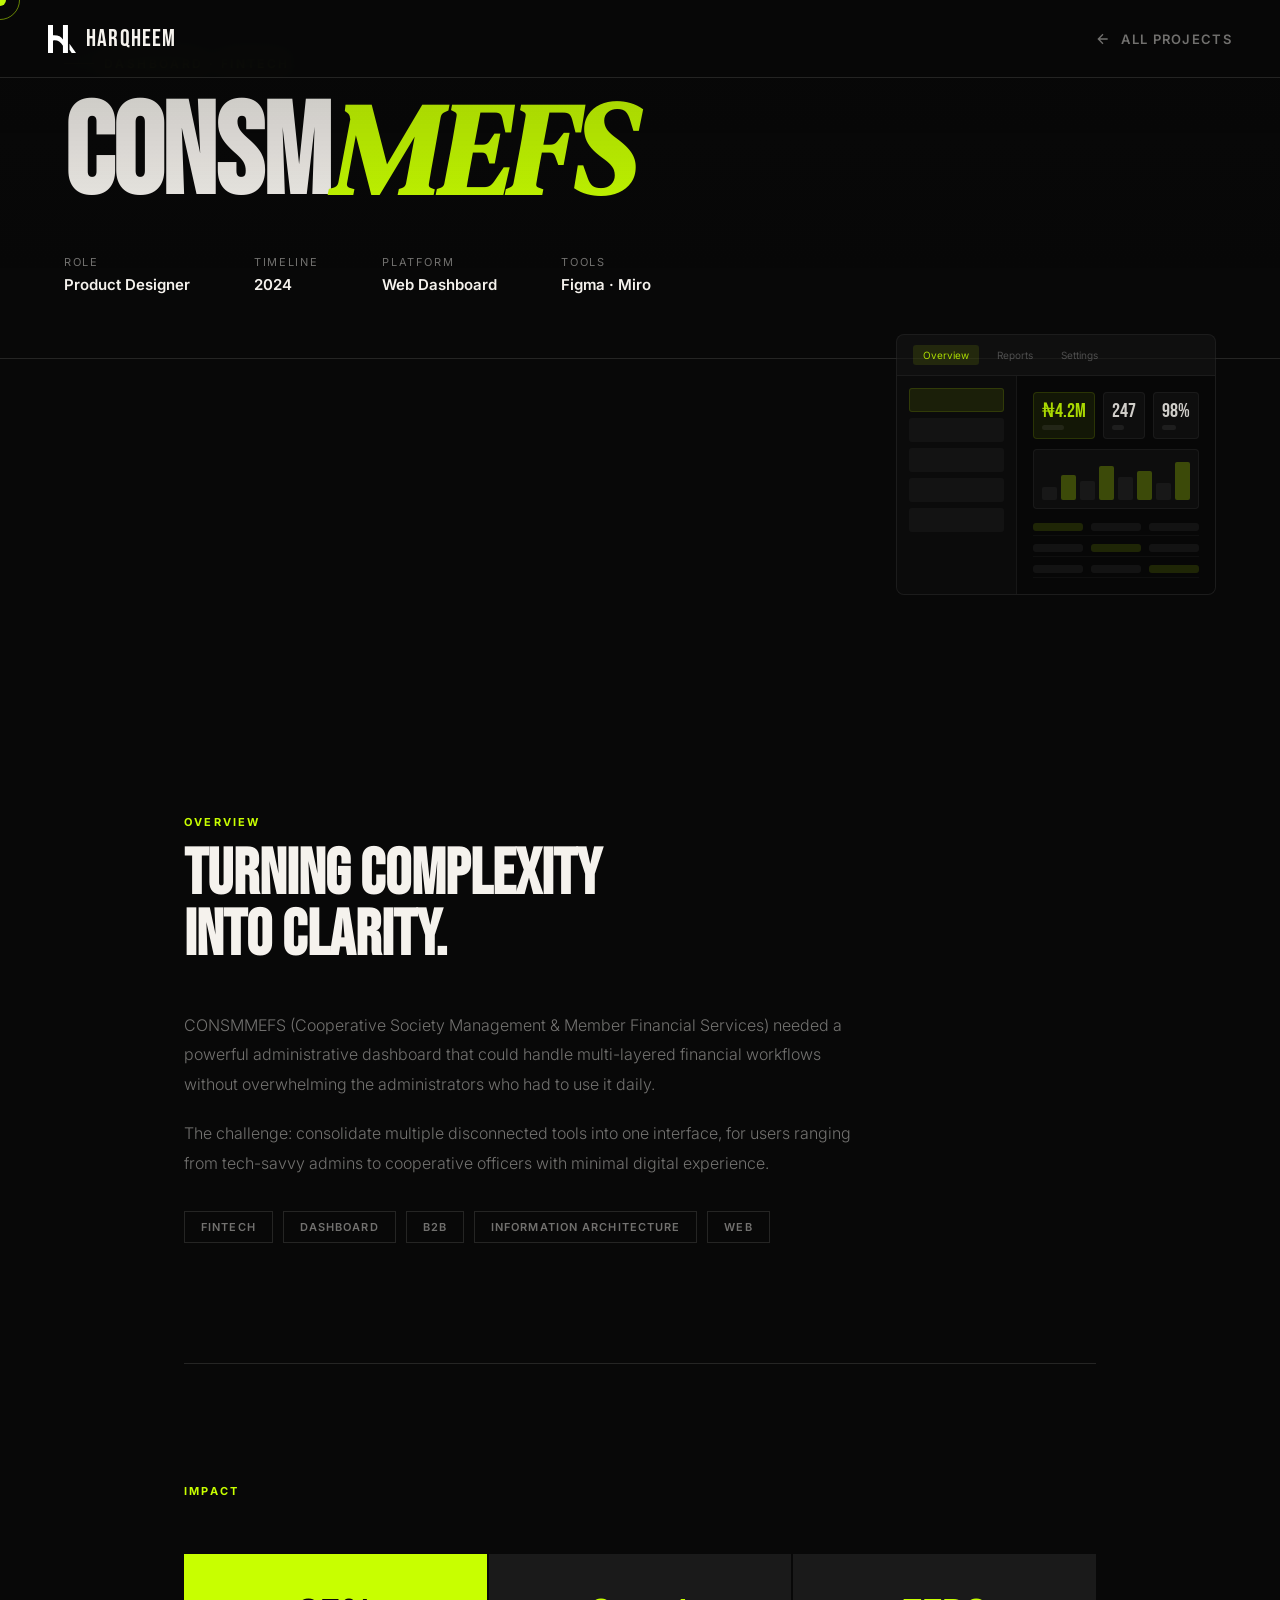
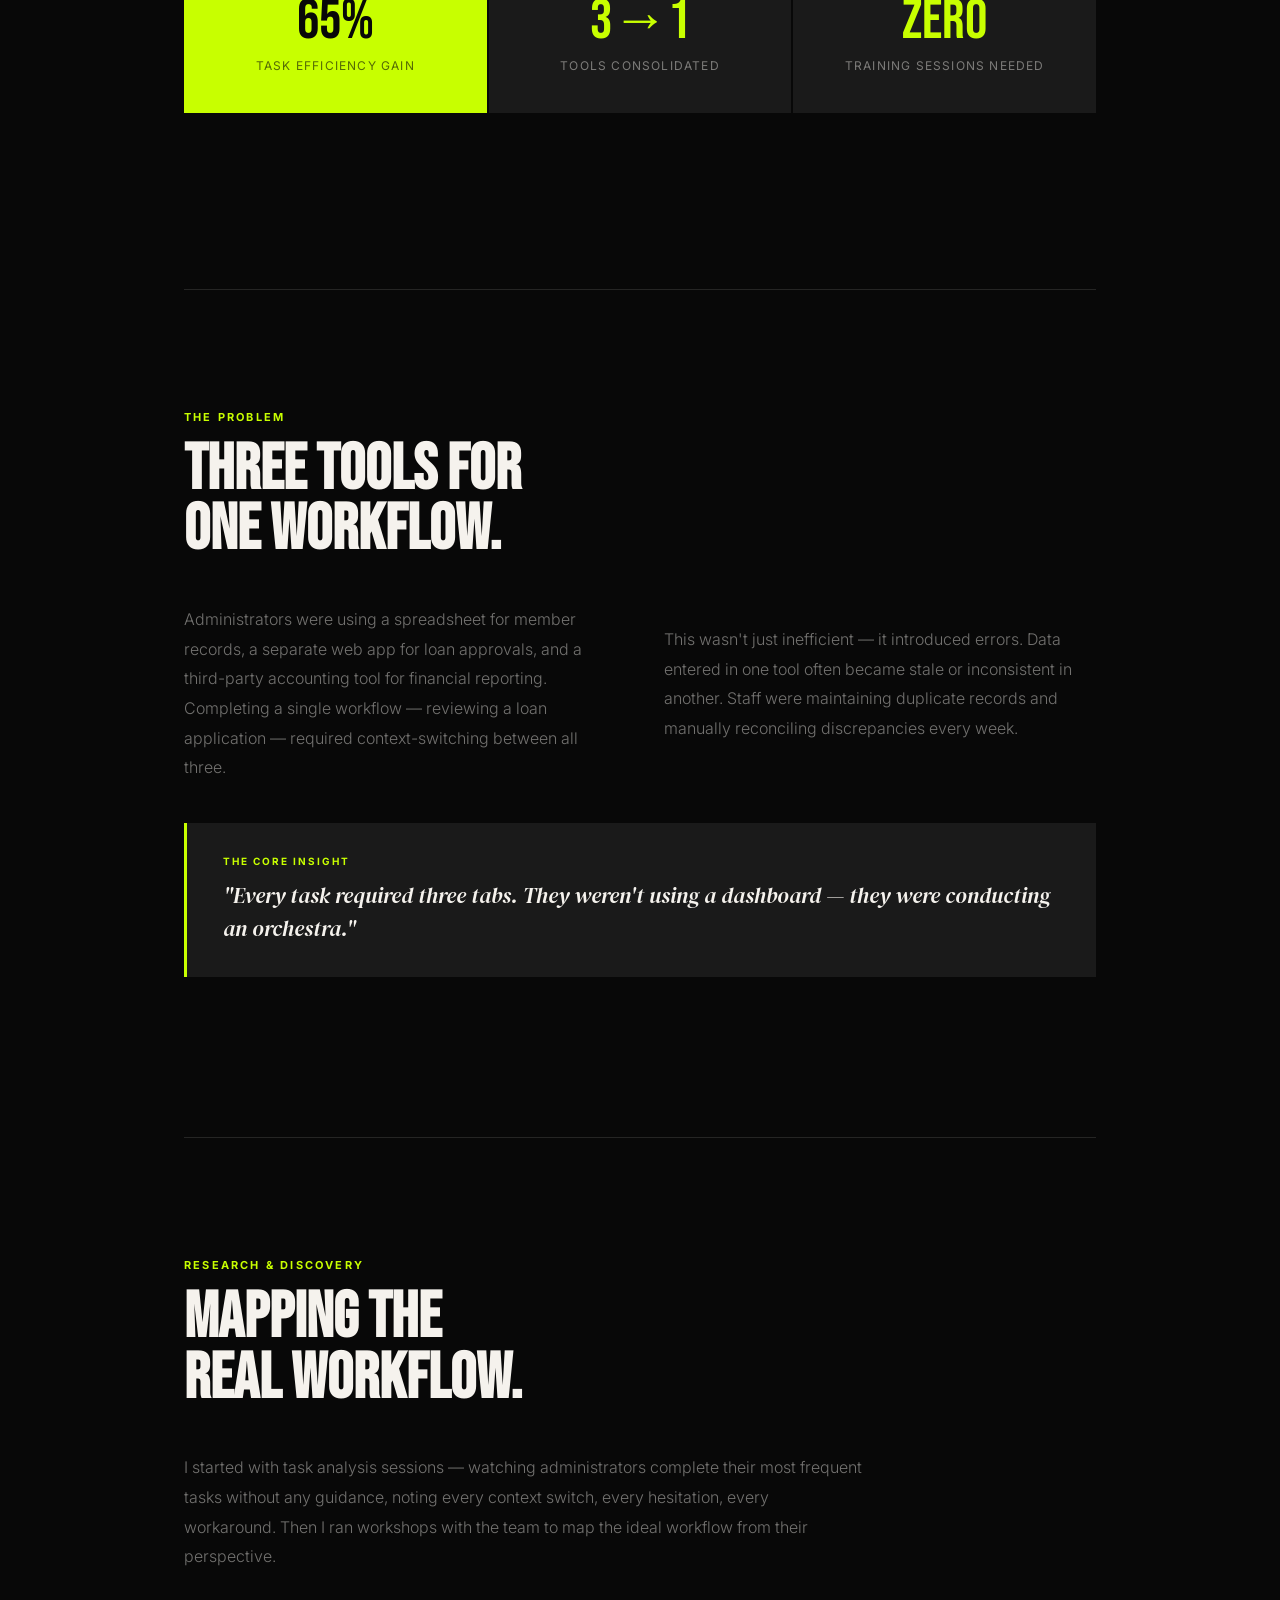
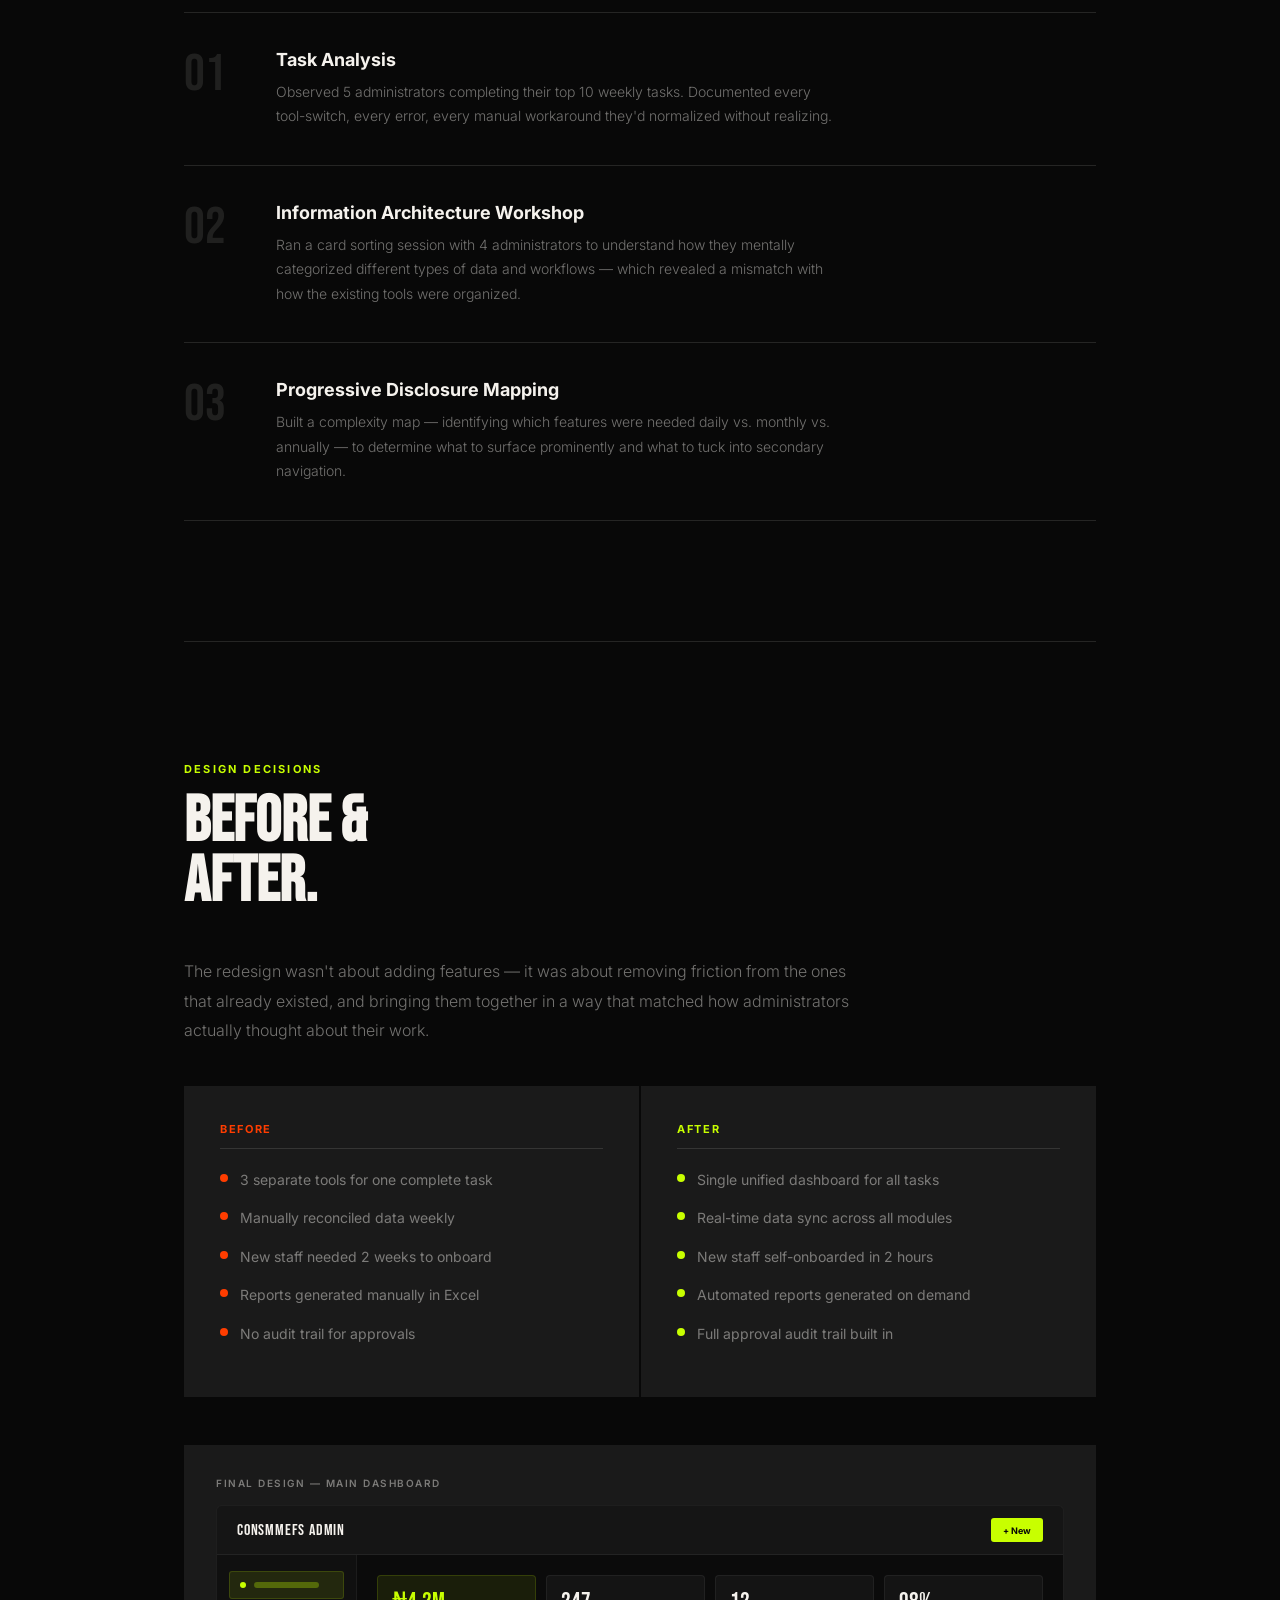
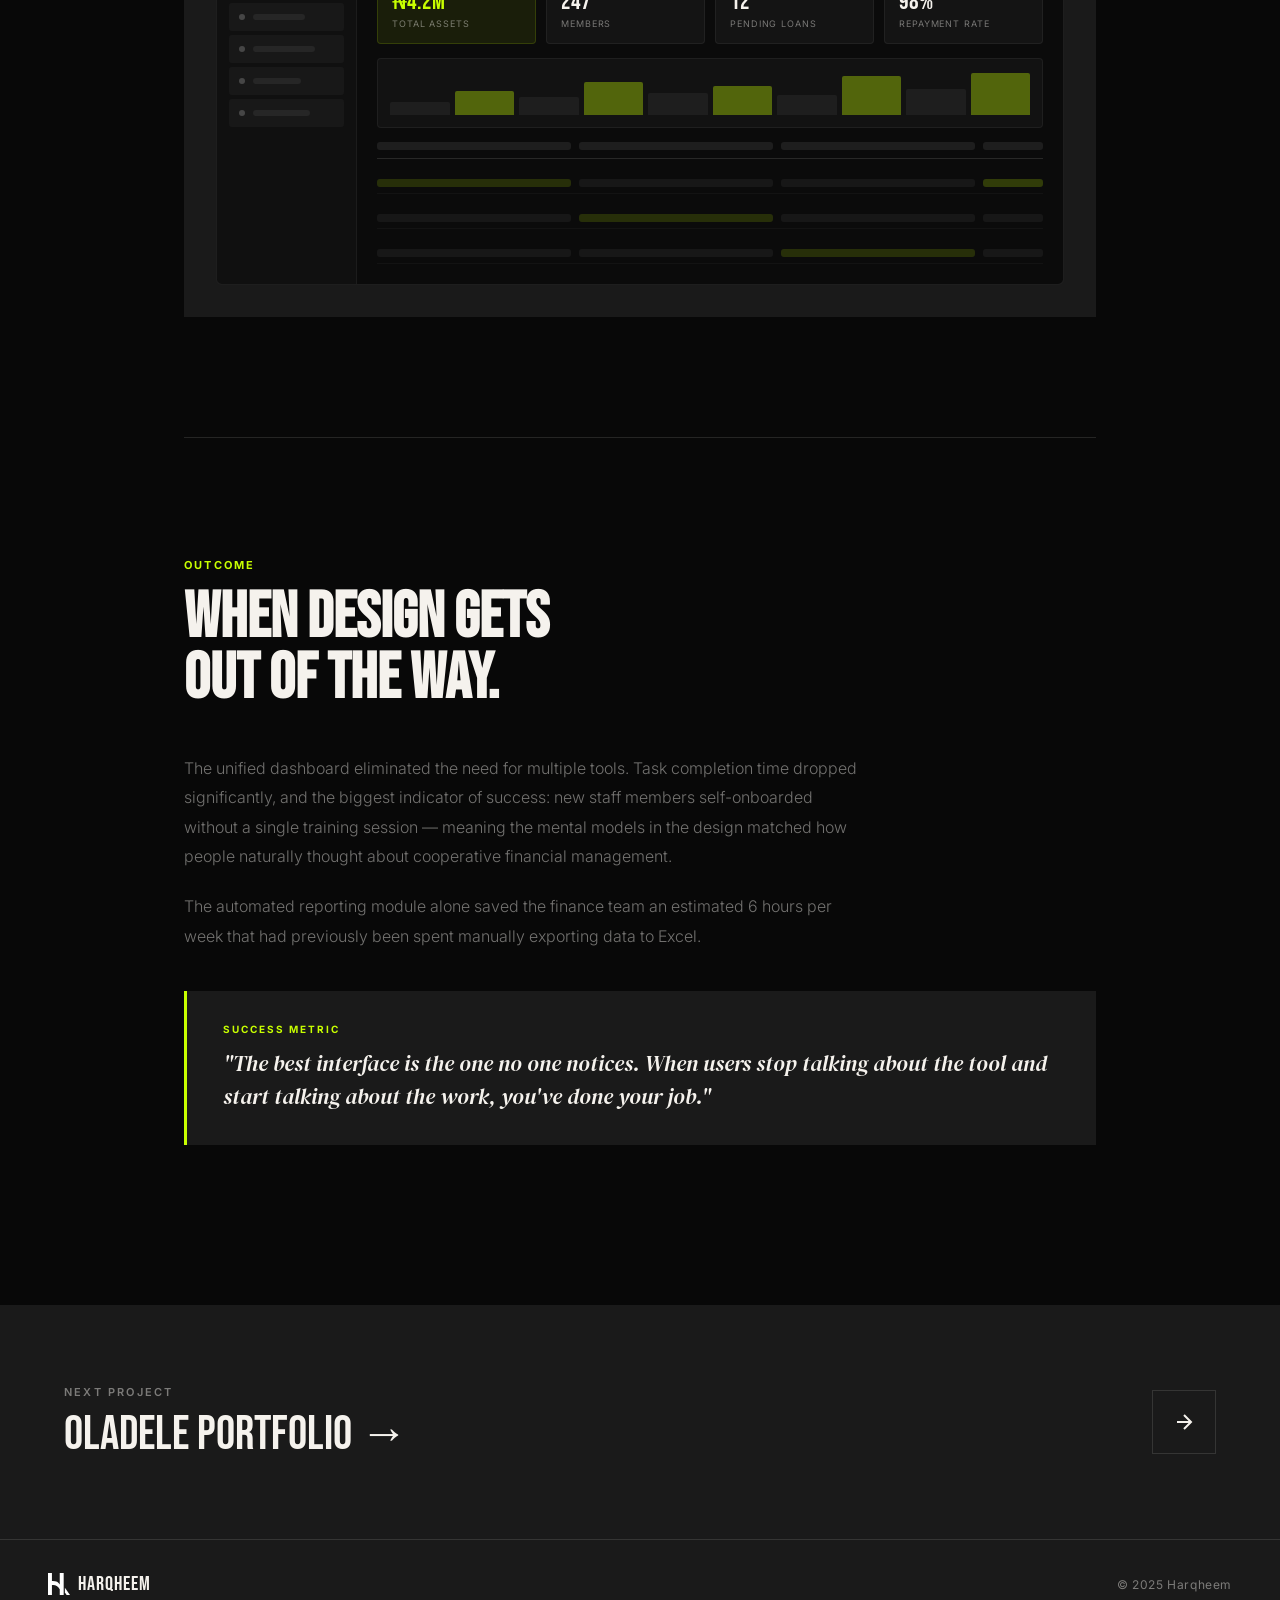
==== commit 1a078961: "Change 1.0" ====
--- a/consmmefs.html
+++ b/consmmefs.html
@@ -17,7 +17,7 @@
 <div class="cursor-ring" id="cursor-ring"></div>
 <div class="mobile-menu" id="mobileMenu">
   <a href="index.html#projects">← All Work</a>
-  <a href="speedy-card-lister.html">Speedy Card</a>
+  <a href="Speedy-card-lister.html">Speedy Card</a>
   <a href="rideon.html">RideON</a>
   <a href="oladele.html">Oladele</a>
   <a href="index.html#contact" class="mobile-cta">Let's Talk</a>
--- a/style.css
+++ b/style.css
@@ -51,7 +51,9 @@
 /* ─────────────────────────────────────────────────────────
    1. CSS Custom Properties
 ───────────────────────────────────────────────────────── */
-:root {
+/* Dark mode (default) */
+:root,
+[data-theme="dark"] {
   --black:      #080808;
   --white:      #F5F2ED;
   --cream:      #E8E2D9;
@@ -60,6 +62,19 @@
   --mid:        #1A1A1A;
   --border:     rgba(245,242,237,0.12);
   --text-muted: rgba(245,242,237,0.45);
+  --pad:        64px;
+}
+
+/* Light mode */
+[data-theme="light"] {
+  --black:      #F5F2ED;
+  --white:      #0D0D0D;
+  --cream:      #E8E2D9;
+  --accent:     #7AB800;
+  --accent2:    #FF3D00;
+  --mid:        #E8E2D9;
+  --border:     rgba(13,13,13,0.12);
+  --text-muted: rgba(13,13,13,0.5);
 }
 
 
@@ -73,7 +88,7 @@
 body {
   background: var(--black);
   color: var(--white);
-  font-family: 'Syne', sans-serif;
+  font-family: 'Inter', sans-serif;
   overflow-x: hidden;
   cursor: none;
 }
@@ -144,11 +159,11 @@
   display: flex; align-items: center; gap: 10px;
 }
 .nav-logo img,
-.nav-logo-img  { width: 28px; height: 28px; display: block; flex-shrink: 0; }
+.nav-logo-img  { width: 28px; height: 28px; flex-shrink: 0; }
 .nav-logo span { color: var(--accent); }
 
 /* Desktop nav links (index only) */
-.nav-links { display: flex; gap: 40px; list-style: none; }
+.nav-links { display: flex; gap: 40px; list-style: none; margin-left: auto; }
 .nav-links a {
   color: var(--text-muted);
   text-decoration: none;
@@ -176,6 +191,99 @@
 }
 .nav-back:hover { color: var(--accent); }
 .nav-back svg { width: 16px; height: 16px; fill: none; stroke: currentColor; stroke-width: 2; }
+
+
+/* ── Nav right group (toggle + hamburger together) */
+.nav-right {
+  display: flex; align-items: center; gap: 12px;
+  margin-left: 24px;
+}
+
+/* ─────────────────────────────────────────────────────────
+   Theme toggle button
+───────────────────────────────────────────────────────── */
+.theme-toggle {
+  width: 40px; height: 40px;
+  background: none;
+  border: 1px solid var(--border);
+  color: var(--white);
+  display: flex; align-items: center; justify-content: center;
+  cursor: pointer;
+  transition: border-color 0.2s, background 0.2s, transform 0.2s;
+  flex-shrink: 0;
+  border-radius: 0;
+}
+.theme-toggle:hover {
+  border-color: var(--accent);
+  background: rgba(200,255,0,0.06);
+  transform: rotate(15deg);
+}
+.theme-toggle svg {
+  width: 16px; height: 16px;
+  fill: none; stroke: currentColor; stroke-width: 2;
+  transition: opacity 0.2s;
+}
+/* Sun shown in dark mode, moon shown in light mode */
+.theme-toggle .icon-sun  { display: block; }
+.theme-toggle .icon-moon { display: none; }
+[data-theme="light"] .theme-toggle .icon-sun  { display: none; }
+[data-theme="light"] .theme-toggle .icon-moon { display: block; }
+
+/* Light mode overrides for elements that need explicit fixes */
+[data-theme="light"] body { cursor: none; }
+[data-theme="light"] .cursor { background: var(--accent); mix-blend-mode: multiply; }
+[data-theme="light"] .cursor-ring { border-color: rgba(122,184,0,0.5); }
+[data-theme="light"] nav,
+[data-theme="light"] nav.nav-project {
+  background: rgba(245,242,237,0.95);
+  border-bottom-color: var(--border);
+}
+[data-theme="light"] nav.scrolled {
+  background: rgba(245,242,237,0.97);
+}
+[data-theme="light"] .mobile-menu {
+  background: rgba(245,242,237,0.99);
+}
+[data-theme="light"] .mobile-menu a { color: var(--white); }
+[data-theme="light"] .mobile-menu .mobile-cta { color: var(--black) !important; }
+[data-theme="light"] .nav-cta { color: var(--black) !important; }
+[data-theme="light"] .nav-hamburger span { background: var(--white); }
+[data-theme="light"] .project-hero::after {
+  background: linear-gradient(to bottom, rgba(245,242,237,0.15) 0%, transparent 40%);
+}
+[data-theme="light"] .hero-content { background: var(--black); border-bottom-color: var(--border); }
+[data-theme="light"] .callout { background: var(--mid); }
+[data-theme="light"] .metric-box { background: var(--mid); }
+[data-theme="light"] .next-project,
+[data-theme="light"] .back-to-first { background: var(--mid); }
+[data-theme="light"] .next-project:hover,
+[data-theme="light"] .back-to-first:hover { background: #D8D2C9; }
+[data-theme="light"] .marquee-section { background: #E0DAD1; }
+[data-theme="light"] .shot-card { border-color: rgba(13,13,13,0.12); }
+[data-theme="light"] footer { background: #E0DAD1; }
+[data-theme="light"] footer.footer-dark { background: var(--black); }
+[data-theme="light"] .skill-card:hover { background: #DDD7CE; }
+[data-theme="light"] .testimonial-card { background: var(--mid); }
+[data-theme="light"] .avail-badge {
+  background: rgba(122,184,0,0.1);
+  border-color: rgba(122,184,0,0.25);
+}
+
+
+/* ── Logo & portrait theme swap ─────────────────────────── */
+/* Dark mode: show dark logo, hide light logo */
+.logo-dark  { display: block; }
+.logo-light { display: none; }
+[data-theme="light"] .logo-dark  { display: none; }
+[data-theme="light"] .logo-light { display: block; }
+
+/* Portrait swap */
+.portrait-dark  { display: block !important; }
+.portrait-light { display: none  !important; }
+[data-theme="light"] .portrait-dark  { display: none  !important; }
+[data-theme="light"] .portrait-light { display: block !important; }
+
+
 
 
 /* ─────────────────────────────────────────────────────────
@@ -272,7 +380,7 @@
   display: inline-flex; align-items: center; gap: 10px;
   background: var(--accent); color: var(--black);
   padding: 16px 32px;
-  font-family: 'Syne', sans-serif;
+  font-family: 'Inter', sans-serif;
   font-size: 13px; font-weight: 700;
   letter-spacing: 0.1em; text-transform: uppercase;
   text-decoration: none;
@@ -284,7 +392,7 @@
   display: inline-flex; align-items: center; gap: 10px;
   border: 1px solid var(--border); color: var(--white);
   padding: 16px 32px;
-  font-family: 'Syne', sans-serif;
+  font-family: 'Inter', sans-serif;
   font-size: 13px; font-weight: 600;
   letter-spacing: 0.1em; text-transform: uppercase;
   text-decoration: none;
@@ -338,16 +446,16 @@
 #hero {
   min-height: 100vh;
   display: flex; flex-direction: column; justify-content: flex-end;
-  padding: 120px 48px 64px;
+  padding: 140px var(--pad) 80px;
   position: relative; overflow: hidden;
 }
 .hero-bg-text {
   position: absolute; top: 50%; left: 50%;
   transform: translate(-50%,-50%);
   font-family: 'Bebas Neue', sans-serif;
-  font-size: clamp(120px,18vw,280px);
+  font-size: clamp(140px,22vw,320px);
   color: transparent;
-  -webkit-text-stroke: 1px rgba(245,242,237,0.04);
+  -webkit-text-stroke: 1px rgba(245,242,237,0.05);
   white-space: nowrap; user-select: none; pointer-events: none;
   animation: bgDrift 20s ease-in-out infinite alternate;
 }
@@ -357,37 +465,39 @@
 }
 
 .hero-eyebrow {
-  font-size: 12px; font-weight: 500;
-  letter-spacing: 0.2em; text-transform: uppercase;
-  color: var(--accent); margin-bottom: 24px;
-  display: flex; align-items: center; gap: 12px;
+  font-size: 11px; font-weight: 700;
+  letter-spacing: 0.28em; text-transform: uppercase;
+  color: var(--accent); margin-bottom: 32px;
+  display: flex; align-items: center; gap: 16px;
   opacity: 0; animation: fadeUp 0.8s 0.2s forwards;
 }
 .hero-eyebrow::before {
   content: ''; display: block;
-  width: 40px; height: 1px; background: var(--accent);
+  width: 52px; height: 1px; background: var(--accent);
+  flex-shrink: 0;
 }
 
 .hero-headline {
   font-family: 'Bebas Neue', sans-serif;
-  font-size: clamp(72px,11vw,128px);
-  line-height: 0.92; letter-spacing: -0.01em;
+  font-size: clamp(88px,13vw,160px);
+  line-height: 0.88; letter-spacing: -0.02em;
   opacity: 0; animation: fadeUp 0.9s 0.35s forwards;
 }
 .hero-headline em {
   font-family: 'DM Serif Display', serif;
   font-style: italic; color: var(--accent);
+  font-size: 0.9em; /* italic sits slightly smaller for elegance */
 }
 
 .hero-bottom {
-  margin-top: 48px;
+  margin-top: 64px;
   display: flex; align-items: flex-end; justify-content: space-between;
   opacity: 0; animation: fadeUp 0.9s 0.55s forwards;
 }
 .hero-desc {
-  max-width: 420px;
+  max-width: 440px;
   font-family: 'Inter', sans-serif;
-  font-size: 16px; line-height: 1.7;
+  font-size: 17px; line-height: 1.75;
   color: var(--text-muted); font-weight: 300;
 }
 .hero-meta { text-align: right; }
@@ -440,21 +550,22 @@
 /* ─────────────────────────────────────────────────────────
    12. Section shells
 ───────────────────────────────────────────────────────── */
-section { padding: 120px 48px; }
+section { padding: 160px var(--pad); }
 
 .section-label {
   display: flex; align-items: center; gap: 16px;
   font-size: 11px; font-weight: 600;
   letter-spacing: 0.25em; text-transform: uppercase;
-  color: var(--accent); margin-bottom: 64px;
+  color: var(--accent); margin-bottom: 20px;
 }
 .section-label::after { content: ''; flex: 1; height: 1px; background: var(--border); max-width: 80px; }
 .section-label span   { color: var(--text-muted); margin-left: 8px; }
 
 .section-headline {
   font-family: 'Bebas Neue', sans-serif;
-  font-size: clamp(48px,7vw,100px);
+  font-size: clamp(56px,6vw,100px);
   line-height: 0.95; letter-spacing: -0.01em;
+  margin-bottom: 72px;
 }
 .section-headline em { font-family: 'DM Serif Display', serif; font-style: italic; color: var(--accent); }
 
@@ -468,7 +579,7 @@
 #projects { background: var(--black); }
 .projects-header {
   display: flex; justify-content: space-between; align-items: flex-end;
-  margin-bottom: 80px;
+  margin-bottom: 96px;
 }
 .projects-grid { display: grid; grid-template-columns: 1fr 1fr; gap: 2px; }
 
@@ -488,10 +599,10 @@
 }
 .project-card:hover .project-img-inner { transform: scale(1.06); }
 
-.proj-1 .project-img-inner { background-image: url('Image_sample.png'); background-position: center top; }
-.proj-2 .project-img-inner { background-image: url('Image_sample.png'); background-position: center 30%; }
-.proj-3 .project-img-inner { background-image: url('Image_sample.png'); background-position: center 60%; }
-.proj-4 .project-img-inner { background-image: url('Image_sample.png'); background-position: center bottom; }
+.proj-1 .project-img-inner { background-image: url('Image Sample.png'); background-size: cover; background-position: center; }
+.proj-2 .project-img-inner { background-image: url('Image Sample.png'); background-size: cover; background-position: center; }
+.proj-3 .project-img-inner { background-image: url('Image Sample.png'); background-size: cover; background-position: center; }
+.proj-4 .project-img-inner { background-image: url('Image Sample.png'); background-size: cover; background-position: center; }
 
 /* Mock UI overlay inside cards */
 .mock-ui {
@@ -605,7 +716,7 @@
 .process-step:hover { padding-left: 16px; }
 .process-step:hover .step-num { color: var(--accent); }
 .step-num     { font-family: 'Bebas Neue', sans-serif; font-size: 56px; line-height: 1; color: rgba(245,242,237,0.12); min-width: 70px; transition: color 0.3s; }
-.step-title   { font-family: 'Syne', sans-serif; font-size: 20px; font-weight: 700; margin-bottom: 12px; }
+.step-title   { font-family: 'Inter', sans-serif; font-size: 20px; font-weight: 700; margin-bottom: 12px; }
 .step-desc    { font-family: 'Inter', sans-serif; font-size: 14px; line-height: 1.7; color: var(--text-muted); font-weight: 300; }
 
 .process-visual         { position: sticky; top: 120px; }
@@ -673,7 +784,7 @@
 ───────────────────────────────────────────────────────── */
 #contact {
   background: var(--black); border-top: 1px solid var(--border);
-  text-align: center; padding: 120px 48px;
+  text-align: center; padding: 160px var(--pad);
   position: relative; overflow: hidden;
 }
 #contact::before {
@@ -761,22 +872,28 @@
    20. Project hero
 ───────────────────────────────────────────────────────── */
 .project-hero {
-  min-height: 85vh;
-  display: flex; flex-direction: column; justify-content: flex-end;
-  padding: 120px 48px 72px;
+  height: 75vh;
+  min-height: 480px;
   position: relative; overflow: hidden;
-  background-image: url('Image_sample.png');
-  background-size: cover; background-position: center;
+  background-size: cover; background-position: center top;
 }
 .project-hero::after {
   content: ''; position: absolute; inset: 0;
-  background: linear-gradient(to top, rgba(8,8,8,1) 0%, rgba(8,8,8,0.3) 60%, transparent 100%);
-}
-.hero-content { position: relative; z-index: 1; }
+  background: linear-gradient(to bottom, rgba(8,8,8,0.25) 0%, transparent 40%);
+}
+/* Info block sits BELOW the image on a solid background */
+.hero-content {
+  background: var(--black);
+  padding: 56px var(--pad) 64px;
+  max-width: none;
+  border-bottom: 1px solid var(--border);
+}
 .hero-content > * { animation: fadeUp 0.9s forwards; opacity: 0; }
 .hero-content > *:nth-child(1) { animation-delay: 0.2s; }
 .hero-content > *:nth-child(2) { animation-delay: 0.35s; }
 .hero-content > *:nth-child(3) { animation-delay: 0.5s; }
+/* Inner constraint to match .container width */
+.hero-content-inner { max-width: 1040px; margin: 0 auto; }
 
 .project-tag { font-size: 12px; font-weight: 600; letter-spacing: 0.2em; text-transform: uppercase; color: var(--accent); margin-bottom: 20px; display: flex; align-items: center; gap: 10px; }
 .project-tag::before { content: ''; width: 30px; height: 1px; background: var(--accent); }
@@ -789,25 +906,26 @@
 .meta-value    { font-size: 15px; font-weight: 600; color: var(--white); }
 
 /* Generic hero visual position (overridden per-page below) */
-.hero-visual { position: absolute; right: 48px; bottom: 72px; z-index: 1; opacity: 0.85; }
+.hero-visual { position: absolute; right: var(--pad); bottom: 80px; z-index: 1; opacity: 0.85; }
 
 
 /* ─────────────────────────────────────────────────────────
    21. Case-study container & content sections
 ───────────────────────────────────────────────────────── */
-.container       { max-width: 900px; margin: 0 auto; padding: 0 48px; }
-.content-section { padding: 96px 0; border-bottom: 1px solid var(--border); }
+.container       { max-width: 1040px; margin: 0 auto; padding: 0 var(--pad); }
+.content-section { padding: 120px 0; border-bottom: 1px solid var(--border); }
+.content-section:first-child { padding-top: 140px; }
 .content-section:last-of-type { border-bottom: none; }
 
-.section-eyebrow { font-size: 11px; font-weight: 700; letter-spacing: 0.2em; text-transform: uppercase; color: var(--accent); margin-bottom: 20px; }
-.section-title   { font-family: 'Bebas Neue', sans-serif; font-size: clamp(40px,5vw,72px); line-height: 0.95; margin-bottom: 32px; }
+.section-eyebrow { font-size: 11px; font-weight: 700; letter-spacing: 0.2em; text-transform: uppercase; color: var(--accent); margin-bottom: 16px; }
+.section-title   { font-family: 'Bebas Neue', sans-serif; font-size: clamp(56px,5vw,80px); line-height: 0.95; margin-bottom: 44px; }
 .section-title em{ font-family: 'DM Serif Display', serif; font-style: italic; color: var(--accent); }
 
 
 /* ─────────────────────────────────────────────────────────
    22. Metrics row
 ───────────────────────────────────────────────────────── */
-.metrics-row              { display: grid; grid-template-columns: repeat(3,1fr); gap: 2px; margin: 48px 0; }
+.metrics-row              { display: grid; grid-template-columns: repeat(3,1fr); gap: 2px; margin: 56px 0; }
 .metric-box               { background: var(--mid); padding: 40px 32px; text-align: center; }
 .metric-box.highlight     { background: var(--accent); }
 .metric-num               { font-family: 'Bebas Neue', sans-serif; font-size: 56px; line-height: 1; color: var(--accent); }
@@ -861,7 +979,8 @@
    28. Screens grid & frames (project pages)
 ───────────────────────────────────────────────────────── */
 .screens-grid              { display: grid; grid-template-columns: 1fr 1fr; gap: 2px; margin-top: 40px; }
-.screen-frame              { background: var(--mid); overflow: hidden; aspect-ratio: 4/3; position: relative; }
+.screen-frame { background: var(--mid); overflow: hidden; aspect-ratio: 4/3; position: relative; display: block; }
+.screen-frame > img        { position: absolute; inset: 0; width: 100%; height: 100%; object-fit: cover; display: block; }
 .screen-frame.tall         { aspect-ratio: 3/4; }
 .screen-frame.wide         { grid-column: span 2; aspect-ratio: 16/6; }
 .screen-frame.landscape    { aspect-ratio: 16/9; grid-column: span 2; }
@@ -895,7 +1014,7 @@
 ───────────────────────────────────────────────────────── */
 .next-project,
 .back-to-first {
-  background: var(--mid); padding: 80px 48px;
+  background: var(--mid); padding: 80px var(--pad);
   display: flex; align-items: center; justify-content: space-between;
   text-decoration: none; transition: background 0.3s;
 }
@@ -1056,7 +1175,8 @@
 
 /* Portfolio screens */
 .port-screens      { display: grid; grid-template-columns: 1fr 1fr; gap: 2px; margin-top: 40px; }
-.port-screen       { background: var(--mid); aspect-ratio: 4/3; overflow: hidden; }
+.port-screen { background: var(--mid); aspect-ratio: 4/3; overflow: hidden; position: relative; display: block; }
+.port-screen > img { position: absolute; inset: 0; width: 100%; height: 100%; object-fit: cover; display: block; }
 .port-screen.full-width { grid-column: span 2; aspect-ratio: 16/6; }
 .port-screen-inner { width: 100%; height: 100%; padding: 24px; display: flex; align-items: center; justify-content: center; }
 
@@ -1078,7 +1198,7 @@
   #hero         { padding: 100px 24px 56px; min-height: 100svh; }
   .hero-bg-text { font-size: 28vw; }
   .hero-eyebrow { font-size: 11px; }
-  .hero-headline{ font-size: clamp(48px,14vw,80px); }
+  .hero-headline{ font-size: 96px; }
   .hero-bottom  { flex-direction: column; gap: 32px; align-items: flex-start; margin-top: 32px; }
   .hero-desc    { font-size: 14px; max-width: 100%; }
   .hero-meta    { text-align: left; display: flex; gap: 32px; flex-wrap: wrap; }
@@ -1090,8 +1210,10 @@
   .scroll-indicator { display: none; }
 
   /* Sections */
-  section { padding: 64px 24px; }
-  .section-headline { font-size: clamp(40px,10vw,64px); }
+  section { padding: 100px 24px; }
+  #shots    { padding: 100px 24px 80px; }
+  .shots-marquee-outer { margin-left: -24px; margin-right: -24px; }
+  .section-headline { font-size: 72px; }
 
   /* Projects */
   .projects-header { flex-direction: column; align-items: flex-start; gap: 16px; margin-bottom: 40px; }
@@ -1099,7 +1221,7 @@
   .project-card.large { grid-column: span 1; }
   .project-card.large .project-img { aspect-ratio: 16/9; }
   .project-info { padding: 20px; }
-  .project-title{ font-size: 22px; }
+  .project-info .project-title { font-size: 22px; }
   .mock-ui      { width: 80%; }
 
   /* About */
@@ -1160,15 +1282,17 @@
   .nav-back span  { display: none; }
   .nav-hamburger  { display: flex; }
 
-  .project-hero   { padding: 100px 24px 56px; min-height: auto; }
+  .project-hero   { height: 52vw; min-height: 280px; }
+  .hero-content   { padding: 40px 24px 48px; }
+  .hero-meta-row  { gap: 24px; flex-wrap: wrap; }
   .hero-visual    { display: none; }
-  .project-title  { font-size: clamp(48px,14vw,80px); }
+  .project-title  { font-size: 88px; }
   .hero-meta-row  { gap: 24px; }
   .meta-value     { font-size: 13px; }
 
   .container      { padding: 0 24px; }
-  .content-section{ padding: 64px 0; }
-  .section-title  { font-size: clamp(36px,9vw,56px); }
+  .content-section{ padding: 80px 0; }
+  .section-title  { font-size: 64px; }
 
   .metrics-row    { grid-template-columns: 1fr; gap: 2px; }
   .two-col        { grid-template-columns: 1fr; gap: 28px; }
@@ -1202,16 +1326,147 @@
 ══════════════════════════════════════════════════════════ */
 @media (max-width: 480px) {
   /* Index */
-  .hero-headline  { font-size: clamp(40px,13vw,64px); }
+  .hero-headline  { font-size: 80px; }
   .hero-meta      { gap: 20px; }
-  .section-headline { font-size: clamp(36px,11vw,56px); }
+  .section-headline { font-size: 60px; }
   .contact-links  { flex-direction: column; }
   .contact-link   { text-align: center; }
 
   /* Project pages */
-  .project-title  { font-size: clamp(40px,13vw,64px); }
+  .project-title  { font-size: 72px; }
+  .section-title  { font-size: 56px; }
   .hero-meta-row  { gap: 16px; }
   .meta-label     { font-size: 10px; }
   .meta-value     { font-size: 12px; }
   .fd-kpi-row     { flex-direction: column; }
+}
+
+/* ══════════════════════════════════════════════════════
+   RANDOM WORKS & SHOTS — CSS marquee (infinite auto-scroll)
+   ══════════════════════════════════════════════════════ */
+
+@keyframes shots-scroll {
+  from { transform: translateX(0); }
+  to   { transform: translateX(-50%); }
+}
+
+#shots {
+  padding: 160px var(--pad) 120px;
+  overflow: hidden;
+}
+
+/* Outer clip — hides the overflowing duplicate set */
+.shots-marquee-outer {
+  overflow: hidden;
+  margin-top: 56px;
+  /* Break out of section padding so belt is truly full-bleed */
+  margin-left:  calc(var(--pad) * -1);
+  margin-right: calc(var(--pad) * -1);
+  /* Soft edge fade */
+  -webkit-mask-image: linear-gradient(to right, transparent 0%, black 8%, black 92%, transparent 100%);
+  mask-image:         linear-gradient(to right, transparent 0%, black 8%, black 92%, transparent 100%);
+}
+
+/* Belt = SET A + SET B side by side, animates left by 50% (= one full SET width) */
+.shots-belt {
+  display: flex;
+  width: max-content;
+  animation: shots-scroll 32s linear infinite;
+}
+
+/* Pause the whole belt when hovering any card */
+.shots-belt:hover { animation-play-state: paused; }
+
+/* Each set is a flex row of cards */
+.shots-set {
+  display: flex;
+  gap: 20px;
+  padding-right: 20px; /* matches gap so loop is gapless */
+}
+
+/* ── Individual shot cards ── */
+.shot-card {
+  position: relative;
+  flex: 0 0 300px;
+  height: 360px;
+  border-radius: 12px;
+  overflow: hidden;
+  background: var(--card);
+  border: 1px solid var(--border);
+  transition: transform 0.4s cubic-bezier(.22,.68,0,1.2),
+              border-color 0.3s ease,
+              box-shadow 0.4s ease;
+}
+.shot-card.tall { flex: 0 0 260px; height: 430px; }
+.shot-card.wide { flex: 0 0 480px; height: 360px; }
+
+.shot-card img {
+  width: 100%;
+  height: 100%;
+  object-fit: cover;
+  display: block;
+  transition: transform 0.5s cubic-bezier(.22,.68,0,1.2);
+  pointer-events: none;
+}
+
+/* Hover — lift, zoom, lime glow */
+.shot-card:hover {
+  transform: translateY(-8px) scale(1.02);
+  border-color: rgba(200,255,0,0.4);
+  box-shadow: 0 24px 52px rgba(0,0,0,0.6), 0 0 0 1px rgba(200,255,0,0.15);
+  z-index: 2;
+}
+.shot-card:hover img { transform: scale(1.07); }
+
+/* ── Overlay: slides up on hover ── */
+.shot-overlay {
+  position: absolute;
+  inset: 0;
+  background: linear-gradient(to top,
+    rgba(0,0,0,0.85) 0%,
+    rgba(0,0,0,0.3)  45%,
+    transparent      72%
+  );
+  display: flex;
+  flex-direction: column;
+  justify-content: flex-end;
+  padding: 22px 20px 20px;
+  opacity: 0;
+  transform: translateY(8px);
+  transition: opacity 0.35s ease, transform 0.35s ease;
+  pointer-events: none;
+}
+.shot-card:hover .shot-overlay {
+  opacity: 1;
+  transform: translateY(0);
+}
+
+.shot-overlay span {
+  font-family: 'Inter', sans-serif;
+  font-size: 13px;
+  font-weight: 700;
+  letter-spacing: 0.1em;
+  text-transform: uppercase;
+  color: var(--white);
+  line-height: 1;
+}
+.shot-overlay::after {
+  content: '';
+  display: block;
+  width: 24px;
+  height: 2px;
+  background: var(--accent);
+  border-radius: 2px;
+  margin-top: 10px;
+}
+
+/* ── Mobile ── */
+@media (max-width: 800px) {
+  .shot-card      { flex: 0 0 220px; height: 280px; }
+  .shot-card.tall { flex: 0 0 190px; height: 340px; }
+  .shot-card.wide { flex: 0 0 320px; height: 230px; }
+  /* Always show overlay — no hover on touch */
+  .shot-overlay { opacity: 1; transform: none; }
+  /* Slightly faster on small screens */
+  .shots-belt { animation-duration: 22s; }
 }
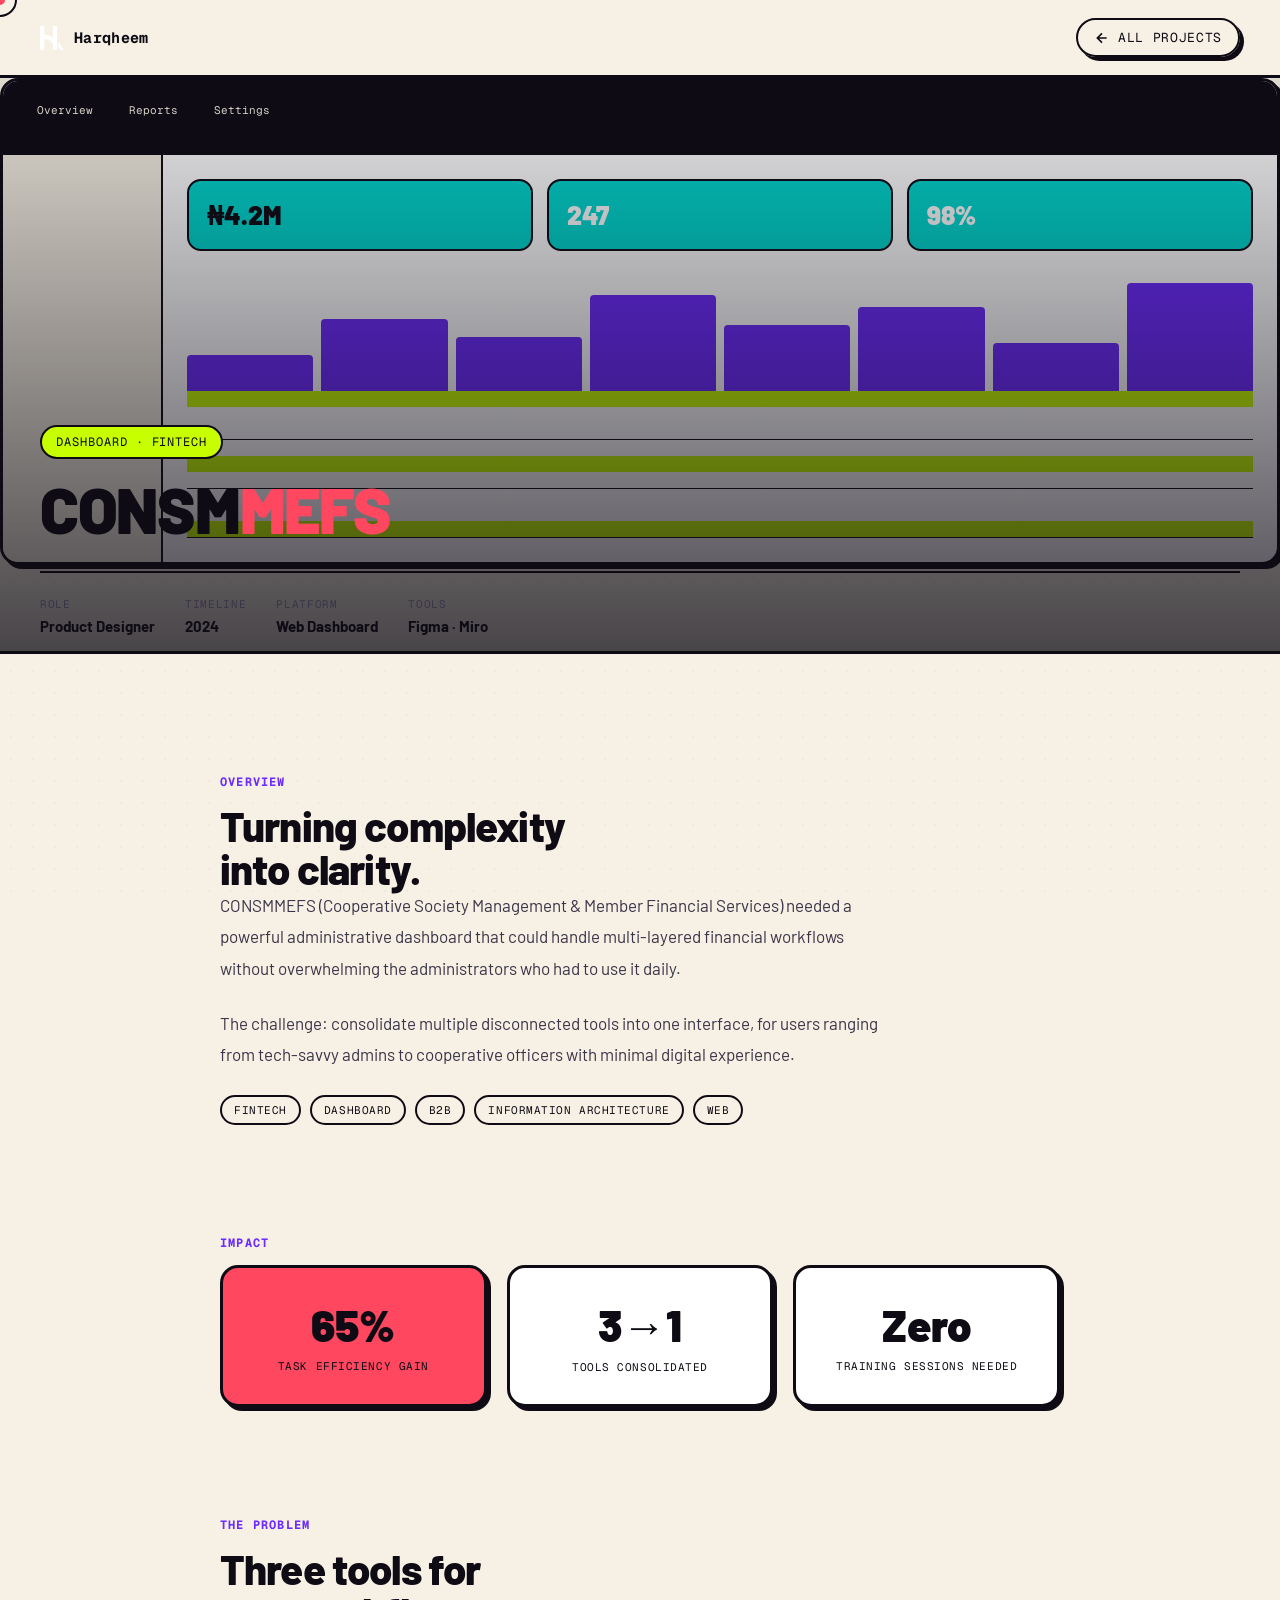
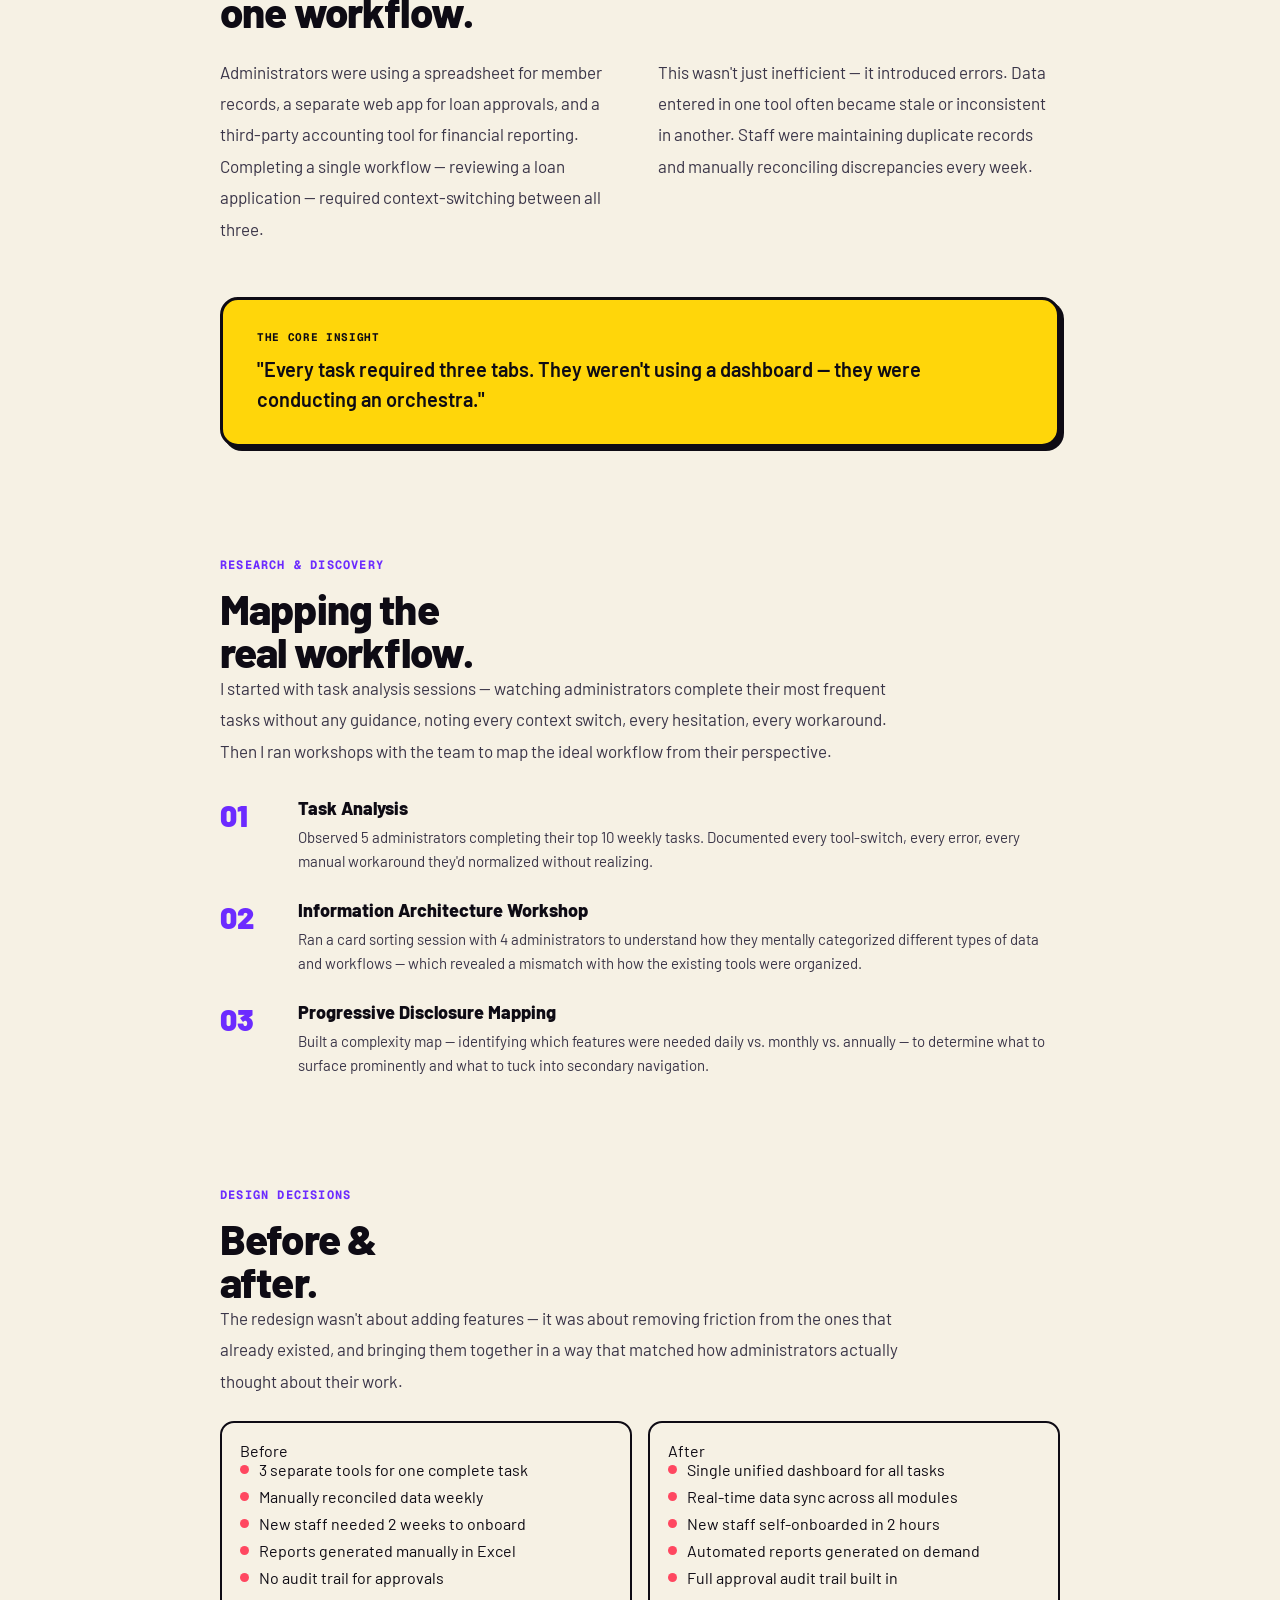
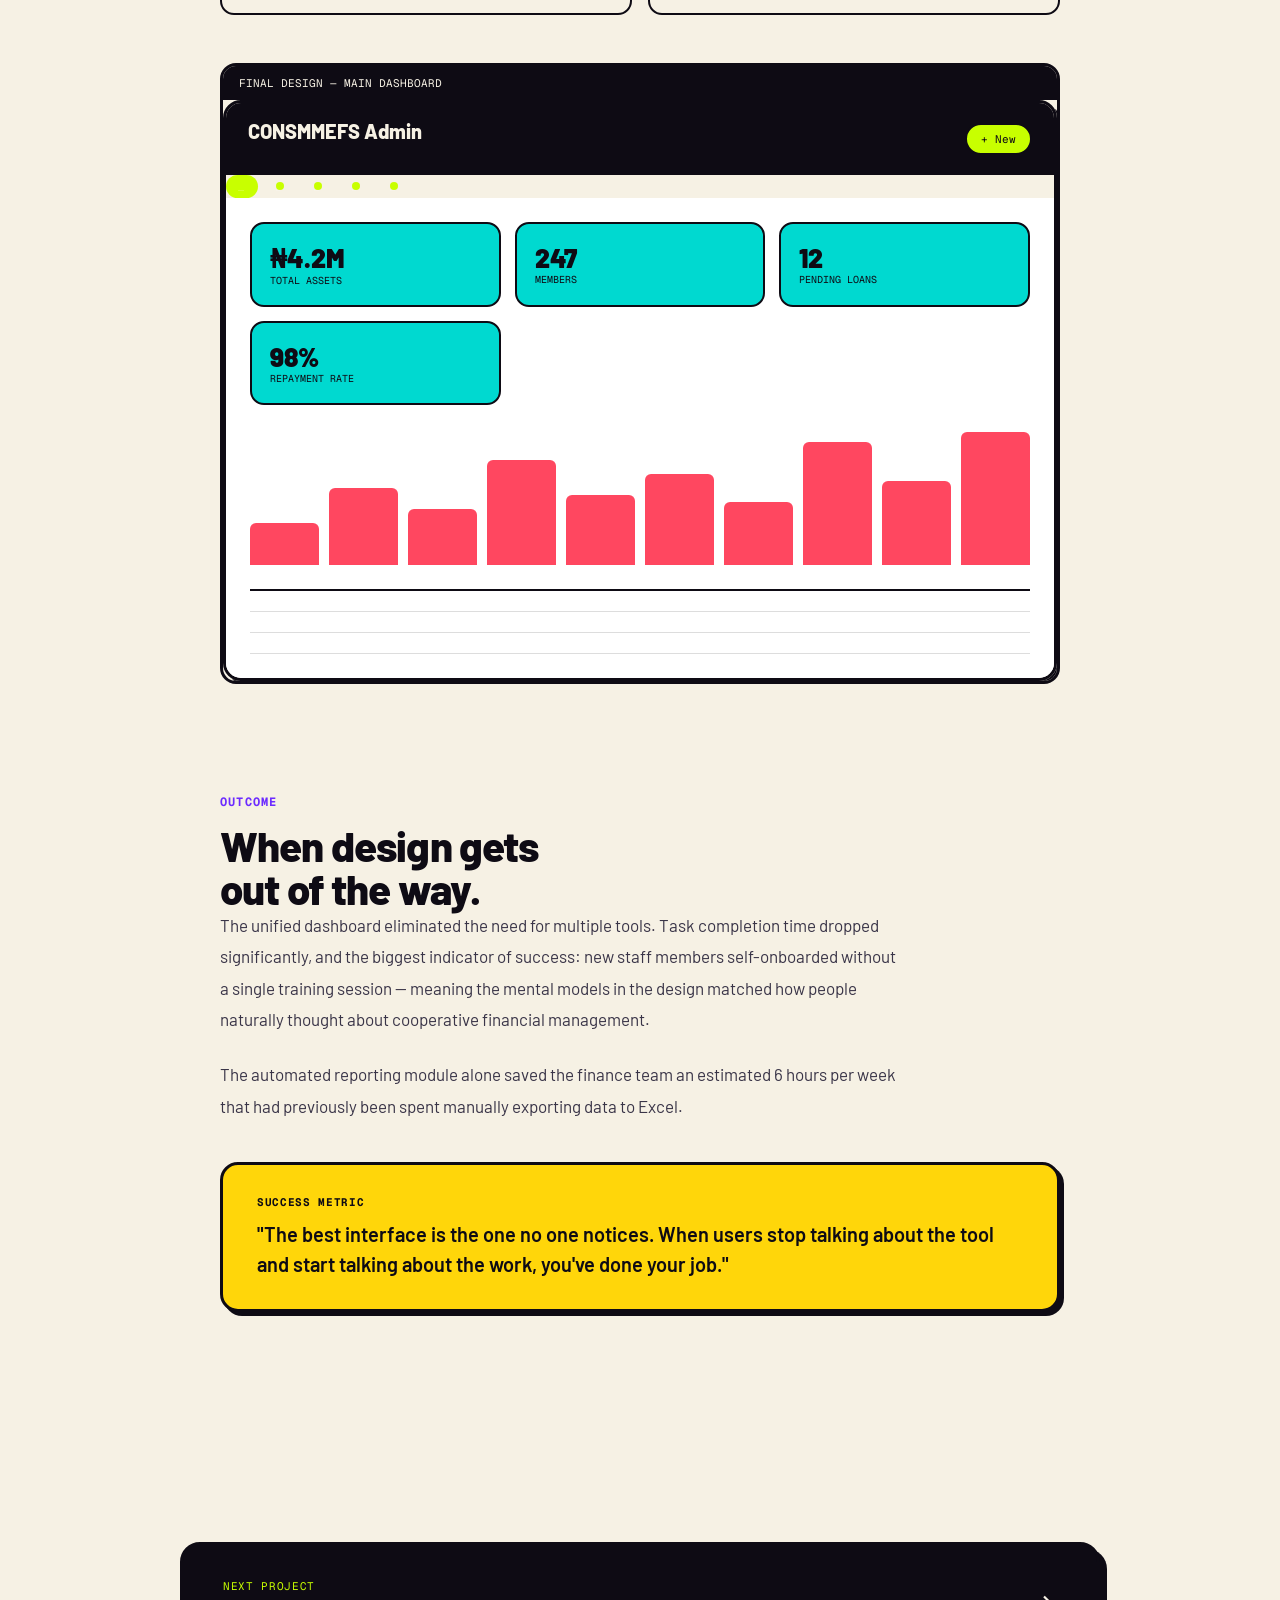
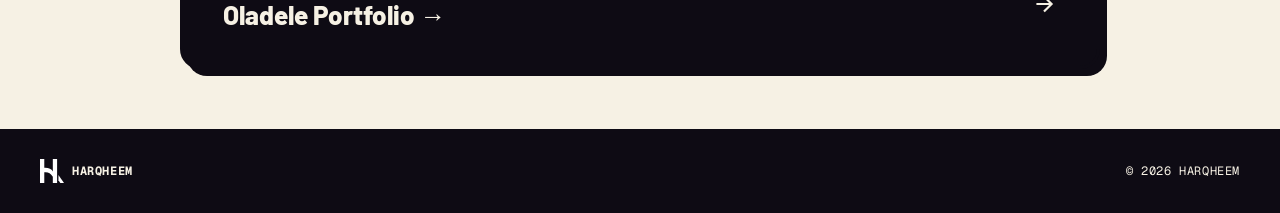
==== commit f4f1e980: "New Redesign (Neobrutalist)" ====
--- a/consmmefs.html
+++ b/consmmefs.html
@@ -1,5 +1,5 @@
 <!DOCTYPE html>
-<html lang="en">
+<html lang="en" data-theme="light">
 <head>
 <meta charset="UTF-8"/>
 <link rel="icon" type="image/svg+xml" href="[data-uri]"/>
@@ -9,22 +9,24 @@
 <meta name="author" content="Harqheem"/>
 <link rel="preconnect" href="https://fonts.googleapis.com"/>
 <link rel="preconnect" href="https://fonts.gstatic.com" crossorigin/>
-<link href="https://fonts.googleapis.com/css2?family=Bebas+Neue&family=DM+Serif+Display:ital@0;1&family=Syne:wght@400;500;600;700;800&family=Inter:wght@300;400;500&display=swap" rel="stylesheet"/>
+<link href="https://fonts.googleapis.com/css2?family=Barlow:wght@300;400;500;600;700;800;900&family=Geist+Mono:wght@400;500;600;700&display=swap" rel="stylesheet"/>
 <link rel="stylesheet" href="style.css"/>
 </head>
 <body>
+<div id="progress-bar"></div>
+<div id="page-wipe"></div>
 <div class="cursor" id="cursor"></div>
 <div class="cursor-ring" id="cursor-ring"></div>
 <div class="mobile-menu" id="mobileMenu">
-  <a href="index.html#projects">← All Work</a>
-  <a href="Speedy-card-lister.html">Speedy Card</a>
-  <a href="rideon.html">RideON</a>
-  <a href="oladele.html">Oladele</a>
-  <a href="index.html#contact" class="mobile-cta">Let's Talk</a>
+  <a data-transition href="index.html#work">← All Work</a>
+  <a data-transition href="Speedy-card-lister.html">Speedy Card</a>
+  <a data-transition href="rideon.html">RideON</a>
+  <a data-transition href="oladele.html">Oladele</a>
+  <a data-transition href="index.html#contact" class="mobile-cta">Let's Talk</a>
 </div>
 <nav class="nav-project">
-  <a class="nav-logo" href="index.html"><img src="[data-uri]" alt="Harqheem logo" class="nav-logo-img"/> Harqheem</a>
-  <a class="nav-back" href="index.html#projects"><svg viewBox="0 0 24 24"><path d="M19 12H5M12 5l-7 7 7 7"/></svg><span>All Projects</span></a>
+  <a class="nav-logo" data-transition href="index.html"><img src="[data-uri]" alt="Harqheem logo" class="nav-logo-img"/> Harqheem</a>
+  <a class="nav-back" data-transition href="index.html#work"><svg viewBox="0 0 24 24"><path d="M19 12H5M12 5l-7 7 7 7"/></svg><span>All Projects</span></a>
   <button class="nav-hamburger" id="hamburger" onclick="toggleMobileMenu()"><span></span><span></span><span></span></button>
 </nav>
 
@@ -210,17 +212,52 @@
 
 </div>
 
-<a class="next-project" href="oladele.html">
+<a class="next-project" data-transition href="oladele.html">
   <div><div class="next-label">Next Project</div><div class="next-title">Oladele Portfolio →</div></div>
   <div class="next-arrow"><svg viewBox="0 0 24 24"><path d="M5 12h14M12 5l7 7-7 7"/></svg></div>
 </a>
 
-<footer>
-  <a class="footer-logo footer-dark" href="index.html"><img src="[data-uri]" alt="Harqheem logo" class="nav-logo-img"/> Harqheem</a>
-  <span class="footer-copy">© 2025 Harqheem</span>
+<footer class="footer-dark">
+  <a class="footer-logo" data-transition href="index.html"><img src="[data-uri]" alt="Harqheem logo" class="nav-logo-img"/> Harqheem</a>
+  <span class="footer-copy">© 2026 Harqheem</span>
 </footer>
 
 <script>
+
+  // ── Page load progress bar ──────────────────────────────────────
+  (function(){
+    const bar = document.getElementById('progress-bar');
+    let w = 0;
+    const grow = setInterval(() => { w = Math.min(w + Math.random()*18, 88); bar.style.width = w+'%'; }, 120);
+    window.addEventListener('load', () => { clearInterval(grow); bar.classList.add('done'); });
+  })();
+
+  // ── Page transition wipe ─────────────────────────────────────────
+  (function(){
+    const wipe = document.getElementById('page-wipe');
+    document.querySelectorAll('a[data-transition]').forEach(link=>{
+      link.addEventListener('click', e=>{
+        const href = link.getAttribute('href');
+        if(!href || href.startsWith('#')) return;
+        e.preventDefault();
+        wipe.style.transition = 'transform .45s cubic-bezier(0.76,0,0.24,1)';
+        wipe.style.transform = 'scaleX(1) skewX(-9deg)';
+        setTimeout(()=>{ window.location.href = href; }, 420);
+      });
+    });
+    window.addEventListener('pageshow', () => {
+      wipe.style.transition = 'none';
+      wipe.style.transformOrigin = 'right';
+      wipe.style.transform = 'scaleX(1) skewX(-9deg)';
+      requestAnimationFrame(()=>{
+        requestAnimationFrame(()=>{
+          wipe.style.transition = 'transform .55s cubic-bezier(0.16,1,0.3,1)';
+          wipe.style.transform = 'scaleX(0) skewX(-9deg)';
+        });
+      });
+    });
+  })();
+
   const cursor=document.getElementById('cursor'),ring=document.getElementById('cursor-ring');
   let mx=0,my=0,rx=0,ry=0;
   document.addEventListener('mousemove',e=>{mx=e.clientX;my=e.clientY;cursor.style.left=mx+'px';cursor.style.top=my+'px';});
--- a/style.css
+++ b/style.css
@@ -1,1472 +1,677 @@
 /* ============================================================
-   HARQHEEM PORTFOLIO — Shared Stylesheet
-   style.css  ·  Used by all pages
-   ============================================================
-
-   TABLE OF CONTENTS
-   ---------------------------------------------------------
-   1.  CSS Custom Properties (design tokens)
-   2.  Reset & Base
-   3.  Custom Cursor
-   4.  Navigation (shared across all pages)
-   5.  Mobile Menu & Hamburger
-   6.  Reveal / Scroll-animation utilities
-   7.  Availability Badge
-   8.  Buttons
-   9.  Footer
-   ── INDEX PAGE ──────────────────────────────────────────
-   10. Hero
-   11. Marquee
-   12. Section shells
-   13. Projects grid
-   14. About
-   15. Skills
-   16. Process
-   17. Testimonials
-   18. Contact
-   19. Modals
-   ── PROJECT PAGES (shared) ──────────────────────────────
-   20. Project hero
-   21. Case-study container & content sections
-   22. Metrics row
-   23. Two-column layout
-   24. Body text
-   25. Process list (p-step)
-   26. Callout block
-   27. Tags row
-   28. Screens grid & frames
-   29. Next-project / back-to-first banner
-   ── PROJECT PAGES (page-specific) ───────────────────────
-   30. Speedy Card  –  screen-shell mock UI
-   31. RideON       –  phone mock UI  ·  trust grid
-   32. CONSMMEFS    –  dash mock UI  ·  comparison  ·  full-dash
-   33. Oladele      –  port mock UI  ·  direction grid  ·  port screens
-   ── RESPONSIVE ──────────────────────────────────────────
-   34. Breakpoint 900px  (index page)
-   35. Breakpoint 800px  (project pages)
-   36. Breakpoint 480px
+   HARQHEEM — PORTFOLIO DESIGN SYSTEM
+   Maximalist / experimental. Color-blocked sections, neo-brutalist
+   sticker cards, hard offset shadows, rotated badges, big type.
    ============================================================ */
 
-
-/* ─────────────────────────────────────────────────────────
-   1. CSS Custom Properties
-───────────────────────────────────────────────────────── */
-/* Dark mode (default) */
-:root,
-[data-theme="dark"] {
-  --black:      #080808;
-  --white:      #F5F2ED;
-  --cream:      #E8E2D9;
-  --accent:     #C8FF00;
-  --accent2:    #FF3D00;
-  --mid:        #1A1A1A;
-  --border:     rgba(245,242,237,0.12);
-  --text-muted: rgba(245,242,237,0.45);
-  --pad:        64px;
-}
-
-/* Light mode */
-[data-theme="light"] {
-  --black:      #F5F2ED;
-  --white:      #0D0D0D;
-  --cream:      #E8E2D9;
-  --accent:     #7AB800;
-  --accent2:    #FF3D00;
-  --mid:        #E8E2D9;
-  --border:     rgba(13,13,13,0.12);
-  --text-muted: rgba(13,13,13,0.5);
-}
-
-
-/* ─────────────────────────────────────────────────────────
-   2. Reset & Base
-───────────────────────────────────────────────────────── */
-*, *::before, *::after { margin: 0; padding: 0; box-sizing: border-box; }
-
-html { scroll-behavior: smooth; }
-
-body {
-  background: var(--black);
-  color: var(--white);
-  font-family: 'Inter', sans-serif;
-  overflow-x: hidden;
-  cursor: none;
-}
-
-
-/* ─────────────────────────────────────────────────────────
-   3. Custom Cursor
-───────────────────────────────────────────────────────── */
-.cursor {
-  position: fixed;
-  width: 12px; height: 12px;
-  background: var(--accent);
-  border-radius: 50%;
-  pointer-events: none;
-  z-index: 9999;
-  transform: translate(-50%,-50%);
-  transition: transform 0.1s, width 0.3s, height 0.3s, background 0.3s;
-  mix-blend-mode: difference;
-}
-.cursor-ring {
-  position: fixed;
-  width: 40px; height: 40px;
-  border: 1px solid rgba(200,255,0,0.5);
-  border-radius: 50%;
-  pointer-events: none;
-  z-index: 9998;
-  transform: translate(-50%,-50%);
-  transition: transform 0.15s ease, width 0.3s, height 0.3s, opacity 0.3s;
-}
-.cursor.hover  { width: 8px; height: 8px; background: var(--accent2); }
-.cursor-ring.hover { width: 60px; height: 60px; opacity: 0.6; border-color: var(--accent2); }
-
-
-/* ─────────────────────────────────────────────────────────
-   4. Navigation
-───────────────────────────────────────────────────────── */
-
-/* ── Index nav (transparent → frosted on scroll) */
-nav {
-  position: fixed; top: 0; left: 0; right: 0;
-  z-index: 100;
-  padding: 24px 48px;
-  display: flex; align-items: center; justify-content: space-between;
-  border-bottom: 1px solid transparent;
-  transition: border-color 0.4s, background 0.4s, padding 0.4s;
-}
-nav.scrolled {
-  border-color: var(--border);
-  background: rgba(8,8,8,0.92);
-  backdrop-filter: blur(12px);
-  padding: 16px 48px;
-}
-
-/* ── Project-page nav (always frosted) */
-nav.nav-project {
-  background: rgba(8,8,8,0.92);
-  backdrop-filter: blur(12px);
-  border-bottom: 1px solid var(--border);
-  padding: 24px 48px;
-}
-
-.nav-logo {
-  font-family: 'Bebas Neue', sans-serif;
-  font-size: 24px;
-  letter-spacing: 0.05em;
-  color: var(--white);
-  text-decoration: none;
-  display: flex; align-items: center; gap: 10px;
-}
-.nav-logo img,
-.nav-logo-img  { width: 28px; height: 28px; flex-shrink: 0; }
-.nav-logo span { color: var(--accent); }
-
-/* Desktop nav links (index only) */
-.nav-links { display: flex; gap: 40px; list-style: none; margin-left: auto; }
-.nav-links a {
-  color: var(--text-muted);
-  text-decoration: none;
-  font-size: 13px; font-weight: 500;
-  letter-spacing: 0.1em; text-transform: uppercase;
-  transition: color 0.2s;
-}
-.nav-links a:hover { color: var(--white); }
-.nav-cta {
-  background: var(--accent);
-  color: var(--black) !important;
-  padding: 10px 20px;
-  font-weight: 700 !important;
-  transition: background 0.2s, transform 0.2s !important;
-}
-.nav-cta:hover { background: var(--white) !important; transform: translateY(-1px); }
-
-/* Back link (project pages) */
-.nav-back {
-  display: flex; align-items: center; gap: 10px;
-  color: var(--text-muted); text-decoration: none;
-  font-size: 13px; font-weight: 600;
-  letter-spacing: 0.1em; text-transform: uppercase;
-  transition: color 0.2s;
-}
-.nav-back:hover { color: var(--accent); }
-.nav-back svg { width: 16px; height: 16px; fill: none; stroke: currentColor; stroke-width: 2; }
-
-
-/* ── Nav right group (toggle + hamburger together) */
-.nav-right {
-  display: flex; align-items: center; gap: 12px;
-  margin-left: 24px;
-}
-
-/* ─────────────────────────────────────────────────────────
-   Theme toggle button
-───────────────────────────────────────────────────────── */
-.theme-toggle {
-  width: 40px; height: 40px;
-  background: none;
-  border: 1px solid var(--border);
-  color: var(--white);
-  display: flex; align-items: center; justify-content: center;
-  cursor: pointer;
-  transition: border-color 0.2s, background 0.2s, transform 0.2s;
-  flex-shrink: 0;
-  border-radius: 0;
-}
-.theme-toggle:hover {
-  border-color: var(--accent);
-  background: rgba(200,255,0,0.06);
-  transform: rotate(15deg);
-}
-.theme-toggle svg {
-  width: 16px; height: 16px;
-  fill: none; stroke: currentColor; stroke-width: 2;
-  transition: opacity 0.2s;
-}
-/* Sun shown in dark mode, moon shown in light mode */
-.theme-toggle .icon-sun  { display: block; }
-.theme-toggle .icon-moon { display: none; }
-[data-theme="light"] .theme-toggle .icon-sun  { display: none; }
-[data-theme="light"] .theme-toggle .icon-moon { display: block; }
-
-/* Light mode overrides for elements that need explicit fixes */
-[data-theme="light"] body { cursor: none; }
-[data-theme="light"] .cursor { background: var(--accent); mix-blend-mode: multiply; }
-[data-theme="light"] .cursor-ring { border-color: rgba(122,184,0,0.5); }
-[data-theme="light"] nav,
-[data-theme="light"] nav.nav-project {
-  background: rgba(245,242,237,0.95);
-  border-bottom-color: var(--border);
-}
-[data-theme="light"] nav.scrolled {
-  background: rgba(245,242,237,0.97);
-}
-[data-theme="light"] .mobile-menu {
-  background: rgba(245,242,237,0.99);
-}
-[data-theme="light"] .mobile-menu a { color: var(--white); }
-[data-theme="light"] .mobile-menu .mobile-cta { color: var(--black) !important; }
-[data-theme="light"] .nav-cta { color: var(--black) !important; }
-[data-theme="light"] .nav-hamburger span { background: var(--white); }
-[data-theme="light"] .project-hero::after {
-  background: linear-gradient(to bottom, rgba(245,242,237,0.15) 0%, transparent 40%);
-}
-[data-theme="light"] .hero-content { background: var(--black); border-bottom-color: var(--border); }
-[data-theme="light"] .callout { background: var(--mid); }
-[data-theme="light"] .metric-box { background: var(--mid); }
-[data-theme="light"] .next-project,
-[data-theme="light"] .back-to-first { background: var(--mid); }
-[data-theme="light"] .next-project:hover,
-[data-theme="light"] .back-to-first:hover { background: #D8D2C9; }
-[data-theme="light"] .marquee-section { background: #E0DAD1; }
-[data-theme="light"] .shot-card { border-color: rgba(13,13,13,0.12); }
-[data-theme="light"] footer { background: #E0DAD1; }
-[data-theme="light"] footer.footer-dark { background: var(--black); }
-[data-theme="light"] .skill-card:hover { background: #DDD7CE; }
-[data-theme="light"] .testimonial-card { background: var(--mid); }
-[data-theme="light"] .avail-badge {
-  background: rgba(122,184,0,0.1);
-  border-color: rgba(122,184,0,0.25);
-}
-
-
-/* ── Logo & portrait theme swap ─────────────────────────── */
-/* Dark mode: show dark logo, hide light logo */
-.logo-dark  { display: block; }
-.logo-light { display: none; }
-[data-theme="light"] .logo-dark  { display: none; }
-[data-theme="light"] .logo-light { display: block; }
-
-/* Portrait swap */
-.portrait-dark  { display: block !important; }
-.portrait-light { display: none  !important; }
-[data-theme="light"] .portrait-dark  { display: none  !important; }
-[data-theme="light"] .portrait-light { display: block !important; }
-
-
-
-
-/* ─────────────────────────────────────────────────────────
-   5. Mobile Menu & Hamburger
-───────────────────────────────────────────────────────── */
-.nav-hamburger {
-  display: none;
-  flex-direction: column; gap: 5px;
-  background: none; border: none;
-  cursor: pointer; padding: 4px;
-}
-.nav-hamburger span {
-  display: block; width: 24px; height: 2px;
-  background: var(--white);
-  transition: transform 0.3s, opacity 0.3s;
-}
-.nav-hamburger.open span:nth-child(1) { transform: translateY(7px) rotate(45deg); }
-.nav-hamburger.open span:nth-child(2) { opacity: 0; }
-.nav-hamburger.open span:nth-child(3) { transform: translateY(-7px) rotate(-45deg); }
-
-.mobile-menu {
-  position: fixed; inset: 0; z-index: 99;
-  background: rgba(8,8,8,0.98);
-  backdrop-filter: blur(16px);
-  display: flex; flex-direction: column;
-  align-items: center; justify-content: center; gap: 8px;
-  opacity: 0; pointer-events: none;
-  transition: opacity 0.3s;
-}
-.mobile-menu.open { opacity: 1; pointer-events: all; }
-.mobile-menu a {
-  font-family: 'Bebas Neue', sans-serif;
-  font-size: 48px; letter-spacing: 0.04em;
-  color: var(--white); text-decoration: none;
-  transition: color 0.2s;
-}
-.mobile-menu a:hover,
-.mobile-menu a:active { color: var(--accent); }
-.mobile-menu .mobile-cta {
-  margin-top: 16px; font-size: 32px;
-  background: var(--accent);
-  color: var(--black) !important;
-  padding: 12px 32px;
-}
-
-
-/* ─────────────────────────────────────────────────────────
-   6. Reveal / Scroll-animation utilities
-───────────────────────────────────────────────────────── */
-.reveal {
-  opacity: 0; transform: translateY(32px);
-  transition: opacity 0.7s ease, transform 0.7s ease;
-}
-.reveal.visible { opacity: 1; transform: translateY(0); }
-.reveal-delay-1 { transition-delay: 0.1s; }
-.reveal-delay-2 { transition-delay: 0.2s; }
-.reveal-delay-3 { transition-delay: 0.3s; }
-.reveal-delay-4 { transition-delay: 0.4s; }
-
-@keyframes fadeUp {
-  from { opacity: 0; transform: translateY(30px); }
-  to   { opacity: 1; transform: translateY(0); }
-}
-@keyframes fadeIn { from { opacity: 0; } to { opacity: 1; } }
-
-
-/* ─────────────────────────────────────────────────────────
-   7. Availability Badge
-───────────────────────────────────────────────────────── */
-.avail-badge {
-  display: inline-flex; align-items: center; gap: 10px;
-  background: rgba(200,255,0,0.08);
-  border: 1px solid rgba(200,255,0,0.2);
-  padding: 8px 20px;
-  font-size: 12px; font-weight: 600;
-  letter-spacing: 0.1em; text-transform: uppercase;
-  color: var(--accent); margin-bottom: 40px;
-}
-.avail-dot {
-  width: 8px; height: 8px; border-radius: 50%;
-  background: var(--accent);
-  animation: pulse 2s ease-in-out infinite;
-}
-@keyframes pulse {
-  0%,100% { box-shadow: 0 0 0 0 rgba(200,255,0,0.4); }
-  50%     { box-shadow: 0 0 0 8px rgba(200,255,0,0); }
-}
-
-
-/* ─────────────────────────────────────────────────────────
-   8. Buttons
-───────────────────────────────────────────────────────── */
-.btn-primary {
-  display: inline-flex; align-items: center; gap: 10px;
-  background: var(--accent); color: var(--black);
-  padding: 16px 32px;
-  font-family: 'Inter', sans-serif;
-  font-size: 13px; font-weight: 700;
-  letter-spacing: 0.1em; text-transform: uppercase;
-  text-decoration: none;
-  transition: background 0.2s, transform 0.2s;
-}
-.btn-primary:hover { background: var(--white); transform: translateY(-2px); }
-
-.btn-secondary {
-  display: inline-flex; align-items: center; gap: 10px;
-  border: 1px solid var(--border); color: var(--white);
-  padding: 16px 32px;
-  font-family: 'Inter', sans-serif;
-  font-size: 13px; font-weight: 600;
-  letter-spacing: 0.1em; text-transform: uppercase;
-  text-decoration: none;
-  transition: border-color 0.2s, background 0.2s, transform 0.2s;
-}
-.btn-secondary:hover { border-color: var(--white); background: rgba(255,255,255,0.05); transform: translateY(-2px); }
-
-
-/* ─────────────────────────────────────────────────────────
-   9. Footer
-───────────────────────────────────────────────────────── */
-footer {
-  background: var(--mid);
-  padding: 32px 48px;
-  display: flex; align-items: center; justify-content: space-between;
-  border-top: 1px solid var(--border);
-}
-/* Project pages use black footer */
-footer.footer-dark { background: var(--black); }
-
-.footer-logo {
-  font-family: 'Bebas Neue', sans-serif;
-  font-size: 20px; letter-spacing: 0.05em;
-  color: var(--white); text-decoration: none;
-  display: flex; align-items: center; gap: 8px;
-}
-.footer-logo span { color: var(--accent); }
-.footer-logo img  { width: 22px; height: 22px; }
-
-.footer-copy {
-  font-size: 12px; color: var(--text-muted);
-  letter-spacing: 0.05em;
-}
-.footer-socials { display: flex; gap: 24px; }
-.footer-socials a {
-  font-size: 12px; color: var(--text-muted);
-  text-decoration: none; letter-spacing: 0.1em;
-  text-transform: uppercase; font-weight: 600;
-  transition: color 0.2s;
-}
-.footer-socials a:hover { color: var(--accent); }
-
-
-/* ══════════════════════════════════════════════════════════
-   INDEX PAGE
-══════════════════════════════════════════════════════════ */
-
-/* ─────────────────────────────────────────────────────────
-   10. Hero
-───────────────────────────────────────────────────────── */
-#hero {
-  min-height: 100vh;
-  display: flex; flex-direction: column; justify-content: flex-end;
-  padding: 140px var(--pad) 80px;
-  position: relative; overflow: hidden;
-}
-.hero-bg-text {
-  position: absolute; top: 50%; left: 50%;
-  transform: translate(-50%,-50%);
-  font-family: 'Bebas Neue', sans-serif;
-  font-size: clamp(140px,22vw,320px);
-  color: transparent;
-  -webkit-text-stroke: 1px rgba(245,242,237,0.05);
-  white-space: nowrap; user-select: none; pointer-events: none;
-  animation: bgDrift 20s ease-in-out infinite alternate;
-}
-@keyframes bgDrift {
-  from { transform: translate(-50%,-50%) scale(1); }
-  to   { transform: translate(-48%,-52%) scale(1.03); }
-}
-
-.hero-eyebrow {
-  font-size: 11px; font-weight: 700;
-  letter-spacing: 0.28em; text-transform: uppercase;
-  color: var(--accent); margin-bottom: 32px;
-  display: flex; align-items: center; gap: 16px;
-  opacity: 0; animation: fadeUp 0.8s 0.2s forwards;
-}
-.hero-eyebrow::before {
-  content: ''; display: block;
-  width: 52px; height: 1px; background: var(--accent);
-  flex-shrink: 0;
-}
-
-.hero-headline {
-  font-family: 'Bebas Neue', sans-serif;
-  font-size: clamp(88px,13vw,160px);
-  line-height: 0.88; letter-spacing: -0.02em;
-  opacity: 0; animation: fadeUp 0.9s 0.35s forwards;
-}
-.hero-headline em {
-  font-family: 'DM Serif Display', serif;
-  font-style: italic; color: var(--accent);
-  font-size: 0.9em; /* italic sits slightly smaller for elegance */
-}
-
-.hero-bottom {
-  margin-top: 64px;
-  display: flex; align-items: flex-end; justify-content: space-between;
-  opacity: 0; animation: fadeUp 0.9s 0.55s forwards;
-}
-.hero-desc {
-  max-width: 440px;
-  font-family: 'Inter', sans-serif;
-  font-size: 17px; line-height: 1.75;
-  color: var(--text-muted); font-weight: 300;
-}
-.hero-meta { text-align: right; }
-.hero-meta .stat  { display: flex; flex-direction: column; gap: 4px; margin-bottom: 20px; }
-.hero-meta .num   { font-family: 'Bebas Neue', sans-serif; font-size: 48px; line-height: 1; color: var(--white); }
-.hero-meta .label { font-size: 11px; letter-spacing: 0.15em; text-transform: uppercase; color: var(--text-muted); }
-.hero-cta-group   { display: flex; gap: 16px; margin-top: 40px; }
-
-.scroll-indicator {
-  position: absolute; bottom: 32px; left: 50%; transform: translateX(-50%);
-  display: flex; flex-direction: column; align-items: center; gap: 8px;
-  opacity: 0; animation: fadeIn 1s 1.2s forwards;
-}
-.scroll-indicator span {
-  font-size: 10px; letter-spacing: 0.2em; text-transform: uppercase; color: var(--text-muted);
-}
-.scroll-line {
-  width: 1px; height: 60px;
-  background: linear-gradient(to bottom, var(--border), transparent);
-  animation: scrollPulse 2s ease-in-out infinite;
-}
-@keyframes scrollPulse { 0%,100%{opacity:0.3} 50%{opacity:1} }
-
-
-/* ─────────────────────────────────────────────────────────
-   11. Marquee
-───────────────────────────────────────────────────────── */
-.marquee-section {
-  border-top: 1px solid var(--border);
-  border-bottom: 1px solid var(--border);
-  padding: 20px 0; overflow: hidden;
-  background: var(--mid);
-}
-.marquee-track {
-  display: flex; gap: 0;
-  animation: marqueeScroll 25s linear infinite;
-  width: max-content;
-}
-.marquee-item {
-  display: flex; align-items: center; gap: 24px;
-  padding: 0 40px;
-  font-family: 'Bebas Neue', sans-serif;
-  font-size: 18px; letter-spacing: 0.1em;
-  color: var(--text-muted); white-space: nowrap;
-}
-.marquee-dot { width: 6px; height: 6px; border-radius: 50%; background: var(--accent); flex-shrink: 0; }
-@keyframes marqueeScroll { from{transform:translateX(0)} to{transform:translateX(-50%)} }
-
-
-/* ─────────────────────────────────────────────────────────
-   12. Section shells
-───────────────────────────────────────────────────────── */
-section { padding: 160px var(--pad); }
-
-.section-label {
-  display: flex; align-items: center; gap: 16px;
-  font-size: 11px; font-weight: 600;
-  letter-spacing: 0.25em; text-transform: uppercase;
-  color: var(--accent); margin-bottom: 20px;
-}
-.section-label::after { content: ''; flex: 1; height: 1px; background: var(--border); max-width: 80px; }
-.section-label span   { color: var(--text-muted); margin-left: 8px; }
-
-.section-headline {
-  font-family: 'Bebas Neue', sans-serif;
-  font-size: clamp(56px,6vw,100px);
-  line-height: 0.95; letter-spacing: -0.01em;
-  margin-bottom: 72px;
-}
-.section-headline em { font-family: 'DM Serif Display', serif; font-style: italic; color: var(--accent); }
-
-.work-count { font-family: 'Inter', sans-serif; font-size: 14px; color: var(--text-muted); font-weight: 300; text-align: right; }
-.work-count strong { color: var(--white); font-weight: 600; }
-
-
-/* ─────────────────────────────────────────────────────────
-   13. Projects grid
-───────────────────────────────────────────────────────── */
-#projects { background: var(--black); }
-.projects-header {
-  display: flex; justify-content: space-between; align-items: flex-end;
-  margin-bottom: 96px;
-}
-.projects-grid { display: grid; grid-template-columns: 1fr 1fr; gap: 2px; }
-
-.project-card {
-  position: relative; overflow: hidden;
-  background: var(--mid); cursor: pointer;
-}
-.project-card.large { grid-column: span 2; }
-
-.project-img { width: 100%; aspect-ratio: 16/9; background: var(--mid); overflow: hidden; position: relative; }
-.project-card.large .project-img { aspect-ratio: 21/9; }
-
-.project-img-inner {
-  width: 100%; height: 100%;
-  background-size: cover; background-position: center;
-  transition: transform 0.7s cubic-bezier(0.25,0.46,0.45,0.94);
-}
-.project-card:hover .project-img-inner { transform: scale(1.06); }
-
-.proj-1 .project-img-inner { background-image: url('Image Sample.png'); background-size: cover; background-position: center; }
-.proj-2 .project-img-inner { background-image: url('Image Sample.png'); background-size: cover; background-position: center; }
-.proj-3 .project-img-inner { background-image: url('Image Sample.png'); background-size: cover; background-position: center; }
-.proj-4 .project-img-inner { background-image: url('Image Sample.png'); background-size: cover; background-position: center; }
-
-/* Mock UI overlay inside cards */
-.mock-ui {
-  position: absolute; bottom: 0; left: 50%; transform: translateX(-50%);
-  width: 70%; background: rgba(255,255,255,0.04);
-  border: 1px solid rgba(255,255,255,0.1); border-bottom: none;
-  border-radius: 8px 8px 0 0; padding: 16px;
-  transition: transform 0.7s cubic-bezier(0.25,0.46,0.45,0.94);
-}
-.project-card:hover .mock-ui { transform: translateX(-50%) translateY(-8px); }
-
-.mock-bar          { height: 6px; background: rgba(255,255,255,0.08); border-radius: 3px; margin-bottom: 10px; }
-.mock-bar.accent   { background: var(--accent); width: 40%; }
-.mock-bar.short    { width: 60%; }
-.mock-bar.shorter  { width: 30%; }
-.mock-row          { display: flex; gap: 8px; margin-bottom: 8px; }
-.mock-block        { flex: 1; height: 40px; background: rgba(255,255,255,0.05); border-radius: 4px; border: 1px solid rgba(255,255,255,0.06); }
-.mock-block.highlight { background: rgba(200,255,0,0.08); border-color: rgba(200,255,0,0.15); }
-
-.project-info {
-  padding: 28px 32px;
-  display: flex; justify-content: space-between; align-items: flex-end;
-  border-top: 1px solid var(--border);
-}
-.project-tag   { font-size: 11px; font-weight: 600; letter-spacing: 0.15em; text-transform: uppercase; color: var(--accent); margin-bottom: 8px; }
-.project-title { font-family: 'Bebas Neue', sans-serif; font-size: 28px; letter-spacing: 0.02em; line-height: 1; }
-.project-title-home { font-family: 'Bebas Neue', sans-serif; font-size: 32px; letter-spacing: 0.02em; line-height: 1; }
-.project-year  { font-size: 12px; color: var(--text-muted); }
-
-.project-arrow {
-  width: 44px; height: 44px; border: 1px solid var(--border);
-  display: flex; align-items: center; justify-content: center;
-  transition: background 0.2s, border-color 0.2s, transform 0.2s;
-  text-decoration: none;
-}
-.project-arrow:hover,
-.project-card:hover .project-arrow { background: var(--accent); border-color: var(--accent); }
-.project-arrow svg { width: 16px; height: 16px; fill: none; stroke: var(--white); stroke-width: 2; }
-.project-arrow:hover svg,
-.project-card:hover .project-arrow svg { stroke: var(--black); }
-.project-card:hover .project-arrow { transform: rotate(45deg); }
-
-
-/* ─────────────────────────────────────────────────────────
-   14. About
-───────────────────────────────────────────────────────── */
-#about { background: var(--mid); }
-.about-grid { display: grid; grid-template-columns: 1fr 1fr; gap: 80px; align-items: start; }
-
-.about-image-wrap { position: relative; margin-top: 48px; }
-.about-image {
-  width: 100%; aspect-ratio: 3/4;
-  background: linear-gradient(135deg,#111 0%,#1e1e1e 100%);
-  overflow: hidden;
-}
-.about-image-badge {
-  position: absolute; bottom: -20px; right: -20px;
-  width: 120px; height: 120px;
-  background: var(--accent); border-radius: 50%;
-  display: flex; align-items: center; justify-content: center; flex-direction: column;
-  color: var(--black); text-align: center;
-}
-.about-image-badge .badge-num  { font-family: 'Bebas Neue', sans-serif; font-size: 36px; line-height: 1; }
-.about-image-badge .badge-text { font-size: 9px; font-weight: 700; letter-spacing: 0.1em; text-transform: uppercase; line-height: 1.2; }
-
-.about-right { padding-top: 80px; }
-.about-intro { font-family: 'DM Serif Display', serif; font-size: 28px; line-height: 1.5; color: var(--white); margin-bottom: 32px; }
-.about-intro em { color: var(--accent); font-style: italic; }
-.about-body  { font-family: 'Inter', sans-serif; font-size: 15px; line-height: 1.8; color: var(--text-muted); font-weight: 300; margin-bottom: 48px; }
-
-.about-stats { display: grid; grid-template-columns: repeat(3,1fr); gap: 0; border: 1px solid var(--border); margin-bottom: 48px; }
-.about-stat  { padding: 24px; border-right: 1px solid var(--border); text-align: center; }
-.about-stat:last-child { border-right: none; }
-.about-stat .n { font-family: 'Bebas Neue', sans-serif; font-size: 40px; line-height: 1; color: var(--accent); }
-.about-stat .l { font-size: 11px; letter-spacing: 0.1em; text-transform: uppercase; color: var(--text-muted); margin-top: 4px; }
-
-
-/* ─────────────────────────────────────────────────────────
-   15. Skills
-───────────────────────────────────────────────────────── */
-#skills { background: var(--black); }
-.skills-grid { display: grid; grid-template-columns: repeat(3,1fr); gap: 2px; }
-
-.skill-card { background: var(--mid); padding: 48px 40px; position: relative; overflow: hidden; transition: background 0.3s; }
-.skill-card::before {
-  content: ''; position: absolute; top: 0; left: 0; right: 0; height: 2px;
-  background: var(--accent); transform: scaleX(0); transform-origin: left; transition: transform 0.4s ease;
-}
-.skill-card:hover::before { transform: scaleX(1); }
-.skill-card:hover { background: #141414; }
-
-.skill-icon  { width: 48px; height: 48px; margin-bottom: 24px; color: var(--accent); }
-.skill-title { font-family: 'Bebas Neue', sans-serif; font-size: 28px; letter-spacing: 0.02em; margin-bottom: 16px; }
-.skill-desc  { font-family: 'Inter', sans-serif; font-size: 14px; line-height: 1.7; color: var(--text-muted); font-weight: 300; margin-bottom: 28px; }
-.skill-tags  { display: flex; flex-wrap: wrap; gap: 8px; }
-.skill-tag   { font-size: 11px; font-weight: 600; letter-spacing: 0.1em; text-transform: uppercase; border: 1px solid var(--border); color: var(--text-muted); padding: 6px 12px; transition: border-color 0.2s, color 0.2s; }
-.skill-card:hover .skill-tag { border-color: rgba(200,255,0,0.3); color: var(--white); }
-
-
-/* ─────────────────────────────────────────────────────────
-   16. Process
-───────────────────────────────────────────────────────── */
-#process { background: var(--mid); }
-.process-grid  { display: grid; grid-template-columns: 1fr 1.5fr; gap: 80px; align-items: start; }
-.process-steps { margin-top: 80px; }
-.process-step  {
-  display: flex; gap: 32px;
-  padding: 40px 0; border-bottom: 1px solid var(--border);
-  position: relative; transition: padding-left 0.3s;
-}
-.process-step:hover { padding-left: 16px; }
-.process-step:hover .step-num { color: var(--accent); }
-.step-num     { font-family: 'Bebas Neue', sans-serif; font-size: 56px; line-height: 1; color: rgba(245,242,237,0.12); min-width: 70px; transition: color 0.3s; }
-.step-title   { font-family: 'Inter', sans-serif; font-size: 20px; font-weight: 700; margin-bottom: 12px; }
-.step-desc    { font-family: 'Inter', sans-serif; font-size: 14px; line-height: 1.7; color: var(--text-muted); font-weight: 300; }
-
-.process-visual         { position: sticky; top: 120px; }
-.process-visual-inner   { position: relative; padding: 40px; }
-.process-diagram        { background: var(--black); border: 1px solid var(--border); padding: 48px; position: relative; }
-.process-center         {
-  width: 100px; height: 100px; border: 1px solid var(--accent); border-radius: 50%;
-  display: flex; align-items: center; justify-content: center;
-  margin: 60px auto; position: relative;
-  font-family: 'Bebas Neue', sans-serif; font-size: 14px; letter-spacing: 0.1em; color: var(--accent);
-}
-.orbit-item {
-  position: absolute; font-size: 11px; font-weight: 600;
-  letter-spacing: 0.1em; text-transform: uppercase;
-  color: var(--text-muted); white-space: nowrap;
-  display: flex; align-items: center; gap: 8px;
-}
-.orbit-item::before { content: ''; width: 6px; height: 6px; border-radius: 50%; background: var(--accent); }
-.orbit-item.pos-1 { top: 0;   left: 50%; transform: translateX(-50%); }
-.orbit-item.pos-2 { right: 0; top: 50%;  transform: translateY(-50%); }
-.orbit-item.pos-3 { bottom: 0; left: 50%; transform: translateX(-50%); }
-.orbit-item.pos-4 { left: 0;  top: 50%;  transform: translateY(-50%); }
-.process-quote {
-  font-family: 'DM Serif Display', serif;
-  font-size: 18px; font-style: italic; line-height: 1.6;
-  color: var(--text-muted); border-left: 2px solid var(--accent);
-  padding-left: 20px; margin-top: 40px;
-}
-
-
-/* ─────────────────────────────────────────────────────────
-   17. Testimonials
-───────────────────────────────────────────────────────── */
-#testimonials { background: var(--black); }
-.testimonials-grid { display: grid; grid-template-columns: repeat(3,1fr); gap: 2px; }
-
-.testimonial-card { background: var(--mid); padding: 48px 40px; position: relative; overflow: hidden; }
-.testimonial-card.featured { background: var(--accent); color: var(--black); }
-
-.quote-mark { font-family: 'DM Serif Display', serif; font-size: 80px; line-height: 1; color: rgba(245,242,237,0.08); position: absolute; top: 16px; right: 24px; }
-.testimonial-card.featured .quote-mark { color: rgba(8,8,8,0.08); }
-
-.testimonial-text { font-family: 'Inter', sans-serif; font-size: 15px; line-height: 1.75; font-weight: 300; color: var(--text-muted); margin-bottom: 36px; position: relative; }
-.testimonial-card.featured .testimonial-text { color: rgba(8,8,8,0.75); font-weight: 400; }
-
-.testimonial-author { display: flex; align-items: center; gap: 16px; }
-.author-avatar {
-  width: 44px; height: 44px; border-radius: 50%;
-  background: rgba(200,255,0,0.15); border: 1px solid rgba(200,255,0,0.3);
-  display: flex; align-items: center; justify-content: center;
-  font-family: 'Bebas Neue', sans-serif; font-size: 18px; color: var(--accent);
-  flex-shrink: 0; overflow: hidden;
-}
-.author-avatar img { width: 100%; height: 100%; object-fit: cover; border-radius: 50%; }
-.testimonial-card.featured .author-avatar { background: rgba(8,8,8,0.15); border-color: rgba(8,8,8,0.3); color: var(--black); }
-
-.author-name { font-size: 14px; font-weight: 700; color: var(--white); }
-.testimonial-card.featured .author-name { color: var(--black); }
-.author-role { font-size: 12px; color: var(--text-muted); margin-top: 2px; }
-.testimonial-card.featured .author-role { color: rgba(8,8,8,0.6); }
-
-
-/* ─────────────────────────────────────────────────────────
-   18. Contact
-───────────────────────────────────────────────────────── */
-#contact {
-  background: var(--black); border-top: 1px solid var(--border);
-  text-align: center; padding: 160px var(--pad);
-  position: relative; overflow: hidden;
-}
-#contact::before {
-  content: ''; position: absolute; bottom: 0; left: 50%; transform: translateX(-50%);
-  width: 600px; height: 300px;
-  background: radial-gradient(ellipse, rgba(200,255,0,0.06) 0%, transparent 70%);
-  pointer-events: none;
-}
-.contact-big { font-family: 'Bebas Neue', sans-serif; font-size: clamp(64px,10vw,160px); line-height: 0.9; letter-spacing: -0.01em; margin-bottom: 48px; }
-.contact-big em { color: var(--accent); font-family: 'DM Serif Display', serif; font-style: italic; }
-.contact-sub { font-family: 'Inter', sans-serif; font-size: 17px; color: var(--text-muted); font-weight: 300; max-width: 480px; margin: 0 auto 56px; line-height: 1.7; }
-
-.contact-links { display: flex; gap: 2px; justify-content: center; flex-wrap: wrap; margin-top: 64px; }
-.contact-link  {
-  padding: 14px 28px; border: 1px solid var(--border);
-  color: var(--text-muted); font-size: 12px; font-weight: 600;
-  letter-spacing: 0.15em; text-transform: uppercase;
-  text-decoration: none;
-  transition: color 0.2s, border-color 0.2s, background 0.2s;
-}
-.contact-link:hover { color: var(--black); background: var(--accent); border-color: var(--accent); }
-
-
-/* ─────────────────────────────────────────────────────────
-   19. Modals
-───────────────────────────────────────────────────────── */
-.modal-overlay {
-  position: fixed; inset: 0; z-index: 200;
-  background: rgba(8,8,8,0.95); backdrop-filter: blur(8px);
-  opacity: 0; pointer-events: none;
-  transition: opacity 0.4s; overflow-y: auto;
-}
-.modal-overlay.open { opacity: 1; pointer-events: all; }
-.modal {
-  max-width: 900px; margin: 80px auto; padding: 0 48px 80px;
-  transform: translateY(30px); transition: transform 0.4s;
-}
-.modal-overlay.open .modal { transform: translateY(0); }
-.modal-close { position: sticky; top: 24px; display: flex; justify-content: flex-end; margin-bottom: 48px; }
-.modal-close button {
-  width: 48px; height: 48px; background: var(--mid); border: 1px solid var(--border);
-  color: var(--white); font-size: 20px; cursor: pointer;
-  transition: background 0.2s; display: flex; align-items: center; justify-content: center;
-}
-.modal-close button:hover { background: var(--accent2); }
-
-.modal-tag          { color: var(--accent); font-size: 12px; font-weight: 600; letter-spacing: 0.2em; text-transform: uppercase; margin-bottom: 16px; }
-.modal-title        { font-family: 'Bebas Neue', sans-serif; font-size: 72px; line-height: 0.95; margin-bottom: 32px; }
-.modal-hero-img     { width: 100%; aspect-ratio: 16/9; margin-bottom: 64px; overflow: hidden; position: relative; }
-.modal-hero-img-inner { width: 100%; height: 100%; background-size: cover; background-position: center; }
-.modal-section      { margin-bottom: 64px; }
-.modal-section-label{
-  font-size: 11px; font-weight: 700; letter-spacing: 0.2em; text-transform: uppercase;
-  color: var(--accent); margin-bottom: 20px; padding-bottom: 12px; border-bottom: 1px solid var(--border);
-}
-.modal-text         { font-family: 'Inter', sans-serif; font-size: 16px; line-height: 1.8; color: var(--text-muted); font-weight: 300; }
-.modal-metrics      { display: grid; grid-template-columns: repeat(3,1fr); gap: 2px; margin: 32px 0; }
-.modal-metric       { background: var(--mid); padding: 32px; text-align: center; }
-.modal-metric .n    { font-family: 'Bebas Neue', sans-serif; font-size: 48px; color: var(--accent); line-height: 1; }
-.modal-metric .l    { font-size: 12px; text-transform: uppercase; letter-spacing: 0.1em; color: var(--text-muted); margin-top: 8px; }
-.modal-screens      { display: grid; grid-template-columns: 1fr 1fr; gap: 2px; margin-top: 32px; }
-.modal-screen       { aspect-ratio: 4/3; overflow: hidden; background: var(--mid); position: relative; }
-.modal-screen-inner { width: 100%; height: 100%; display: flex; align-items: center; justify-content: center; padding: 24px; }
-
-/* Simulated modal screen UI */
-.screen-ui          { width: 100%; background: rgba(255,255,255,0.03); border: 1px solid rgba(255,255,255,0.06); border-radius: 6px; padding: 16px; }
-.screen-nav         { height: 32px; background: rgba(255,255,255,0.05); border-radius: 4px; margin-bottom: 12px; display: flex; align-items: center; padding: 0 12px; gap: 8px; }
-.screen-nav-dot     { width: 8px; height: 8px; border-radius: 50%; }
-.screen-content     { display: flex; gap: 10px; }
-.screen-sidebar     { width: 30%; display: flex; flex-direction: column; gap: 8px; }
-.screen-sidebar-item{ height: 28px; background: rgba(255,255,255,0.04); border-radius: 3px; }
-.screen-sidebar-item.active { background: rgba(200,255,0,0.15); border: 1px solid rgba(200,255,0,0.2); }
-.screen-main        { flex: 1; display: flex; flex-direction: column; gap: 8px; }
-.screen-main-block  { height: 50px; background: rgba(255,255,255,0.04); border-radius: 3px; }
-.screen-main-row    { display: flex; gap: 8px; }
-.screen-main-row .screen-main-block { flex: 1; height: 40px; }
-.screen-main-row .screen-main-block.accent-block { background: rgba(200,255,0,0.1); border: 1px solid rgba(200,255,0,0.15); }
-
-
-/* ══════════════════════════════════════════════════════════
-   PROJECT PAGES — SHARED STYLES
-══════════════════════════════════════════════════════════ */
-
-/* ─────────────────────────────────────────────────────────
-   20. Project hero
-───────────────────────────────────────────────────────── */
-.project-hero {
-  height: 75vh;
-  min-height: 480px;
-  position: relative; overflow: hidden;
-  background-size: cover; background-position: center top;
-}
-.project-hero::after {
-  content: ''; position: absolute; inset: 0;
-  background: linear-gradient(to bottom, rgba(8,8,8,0.25) 0%, transparent 40%);
-}
-/* Info block sits BELOW the image on a solid background */
-.hero-content {
-  background: var(--black);
-  padding: 56px var(--pad) 64px;
-  max-width: none;
-  border-bottom: 1px solid var(--border);
-}
-.hero-content > * { animation: fadeUp 0.9s forwards; opacity: 0; }
-.hero-content > *:nth-child(1) { animation-delay: 0.2s; }
-.hero-content > *:nth-child(2) { animation-delay: 0.35s; }
-.hero-content > *:nth-child(3) { animation-delay: 0.5s; }
-/* Inner constraint to match .container width */
-.hero-content-inner { max-width: 1040px; margin: 0 auto; }
-
-.project-tag { font-size: 12px; font-weight: 600; letter-spacing: 0.2em; text-transform: uppercase; color: var(--accent); margin-bottom: 20px; display: flex; align-items: center; gap: 10px; }
-.project-tag::before { content: ''; width: 30px; height: 1px; background: var(--accent); }
-
-.project-title     { font-family: 'Bebas Neue', sans-serif; font-size: clamp(64px,10vw,140px); line-height: 0.92; letter-spacing: -0.01em; margin-bottom: 40px; }
-.project-title em  { font-family: 'DM Serif Display', serif; font-style: italic; color: var(--accent); }
-
-.hero-meta-row { display: flex; gap: 64px; flex-wrap: wrap; }
-.meta-label    { font-size: 11px; letter-spacing: 0.15em; text-transform: uppercase; color: var(--text-muted); margin-bottom: 6px; }
-.meta-value    { font-size: 15px; font-weight: 600; color: var(--white); }
-
-/* Generic hero visual position (overridden per-page below) */
-.hero-visual { position: absolute; right: var(--pad); bottom: 80px; z-index: 1; opacity: 0.85; }
-
-
-/* ─────────────────────────────────────────────────────────
-   21. Case-study container & content sections
-───────────────────────────────────────────────────────── */
-.container       { max-width: 1040px; margin: 0 auto; padding: 0 var(--pad); }
-.content-section { padding: 120px 0; border-bottom: 1px solid var(--border); }
-.content-section:first-child { padding-top: 140px; }
-.content-section:last-of-type { border-bottom: none; }
-
-.section-eyebrow { font-size: 11px; font-weight: 700; letter-spacing: 0.2em; text-transform: uppercase; color: var(--accent); margin-bottom: 16px; }
-.section-title   { font-family: 'Bebas Neue', sans-serif; font-size: clamp(56px,5vw,80px); line-height: 0.95; margin-bottom: 44px; }
-.section-title em{ font-family: 'DM Serif Display', serif; font-style: italic; color: var(--accent); }
-
-
-/* ─────────────────────────────────────────────────────────
-   22. Metrics row
-───────────────────────────────────────────────────────── */
-.metrics-row              { display: grid; grid-template-columns: repeat(3,1fr); gap: 2px; margin: 56px 0; }
-.metric-box               { background: var(--mid); padding: 40px 32px; text-align: center; }
-.metric-box.highlight     { background: var(--accent); }
-.metric-num               { font-family: 'Bebas Neue', sans-serif; font-size: 56px; line-height: 1; color: var(--accent); }
-.metric-box.highlight .metric-num   { color: var(--black); }
-.metric-label             { font-size: 12px; text-transform: uppercase; letter-spacing: 0.1em; color: var(--text-muted); margin-top: 8px; }
-.metric-box.highlight .metric-label { color: rgba(8,8,8,0.6); }
-
-
-/* ─────────────────────────────────────────────────────────
-   23. Two-column layout
-───────────────────────────────────────────────────────── */
-.two-col { display: grid; grid-template-columns: 1fr 1fr; gap: 48px; margin-top: 32px; }
-.two-col .body-text { max-width: none; }
-
-
-/* ─────────────────────────────────────────────────────────
-   24. Body text
-───────────────────────────────────────────────────────── */
-.body-text { font-family: 'Inter', sans-serif; font-size: 16px; line-height: 1.85; color: var(--text-muted); font-weight: 300; max-width: 680px; }
-.body-text + .body-text { margin-top: 20px; }
-
-
-/* ─────────────────────────────────────────────────────────
-   25. Process list (p-step) — project pages
-───────────────────────────────────────────────────────── */
-.process-list { margin-top: 40px; }
-.p-step       { display: flex; gap: 32px; padding: 36px 0; border-bottom: 1px solid var(--border); }
-.p-step:first-child { border-top: 1px solid var(--border); }
-.p-step:hover .p-num { color: var(--accent); }
-.p-num   { font-family: 'Bebas Neue', sans-serif; font-size: 52px; line-height: 1; color: rgba(245,242,237,0.1); min-width: 60px; transition: color 0.3s; }
-.p-title { font-size: 18px; font-weight: 700; margin-bottom: 10px; }
-.p-desc  { font-family: 'Inter', sans-serif; font-size: 14px; line-height: 1.75; color: var(--text-muted); font-weight: 300; max-width: 560px; }
-
-
-/* ─────────────────────────────────────────────────────────
-   26. Callout block
-───────────────────────────────────────────────────────── */
-.callout       { background: var(--mid); border-left: 3px solid var(--accent); padding: 32px 36px; margin: 40px 0; }
-.callout-label { font-size: 10px; font-weight: 700; letter-spacing: 0.2em; text-transform: uppercase; color: var(--accent); margin-bottom: 12px; }
-.callout-text  { font-family: 'DM Serif Display', serif; font-size: 22px; line-height: 1.5; color: var(--white); font-style: italic; }
-
-
-/* ─────────────────────────────────────────────────────────
-   27. Tags row
-───────────────────────────────────────────────────────── */
-.tags-row { display: flex; flex-wrap: wrap; gap: 10px; margin-top: 32px; }
-.tag      { font-size: 11px; font-weight: 600; letter-spacing: 0.1em; text-transform: uppercase; border: 1px solid var(--border); color: var(--text-muted); padding: 8px 16px; }
-
-
-/* ─────────────────────────────────────────────────────────
-   28. Screens grid & frames (project pages)
-───────────────────────────────────────────────────────── */
-.screens-grid              { display: grid; grid-template-columns: 1fr 1fr; gap: 2px; margin-top: 40px; }
-.screen-frame { background: var(--mid); overflow: hidden; aspect-ratio: 4/3; position: relative; display: block; }
-.screen-frame > img        { position: absolute; inset: 0; width: 100%; height: 100%; object-fit: cover; display: block; }
-.screen-frame.tall         { aspect-ratio: 3/4; }
-.screen-frame.wide         { grid-column: span 2; aspect-ratio: 16/6; }
-.screen-frame.landscape    { aspect-ratio: 16/9; grid-column: span 2; }
-.screen-frame-inner        { width: 100%; height: 100%; padding: 24px; display: flex; align-items: center; justify-content: center; }
-
-/* Mac-style screen shell (Speedy Card) */
-.screen-shell    { background: rgba(8,8,8,0.7); border: 1px solid rgba(255,255,255,0.1); border-radius: 12px; overflow: hidden; backdrop-filter: blur(8px); }
-.screen-topbar   { background: rgba(255,255,255,0.05); padding: 12px 16px; display: flex; align-items: center; gap: 8px; border-bottom: 1px solid rgba(255,255,255,0.06); }
-.dot             { width: 10px; height: 10px; border-radius: 50%; }
-.dot-r { background: #ff5f57; } .dot-y { background: #febc2e; } .dot-g { background: #28c840; }
-.screen-body { padding: 20px; display: flex; gap: 16px; min-height: 220px; }
-
-/* Sidebar items inside screen-shell */
-.s-sidebar { width: 30%; display: flex; flex-direction: column; gap: 8px; }
-.s-item    { height: 32px; background: rgba(255,255,255,0.04); border-radius: 4px; }
-.s-item.active { background: rgba(200,255,0,0.12); border: 1px solid rgba(200,255,0,0.2); }
-.s-main    { flex: 1; display: flex; flex-direction: column; gap: 10px; }
-.s-bar     { height: 8px; background: rgba(255,255,255,0.06); border-radius: 4px; }
-.s-bar.accent { background: var(--accent); width: 45%; }
-.s-bar.mid    { width: 70%; }
-.s-card        { background: rgba(255,255,255,0.04); border: 1px solid rgba(255,255,255,0.06); border-radius: 6px; padding: 12px; display: flex; gap: 10px; }
-.s-card-thumb  { width: 40px; height: 40px; border-radius: 4px; background: rgba(200,255,0,0.1); border: 1px solid rgba(200,255,0,0.15); flex-shrink: 0; }
-.s-card-lines  { flex: 1; display: flex; flex-direction: column; gap: 6px; padding-top: 4px; }
-.s-card-line   { height: 6px; background: rgba(255,255,255,0.08); border-radius: 3px; }
-.s-card-line.short { width: 55%; }
-.s-btn         { margin-top: 4px; background: var(--accent); border-radius: 4px; height: 28px; width: 80px; }
-
-
-/* ─────────────────────────────────────────────────────────
-   29. Next-project / back-to-first banner
-───────────────────────────────────────────────────────── */
-.next-project,
-.back-to-first {
-  background: var(--mid); padding: 80px var(--pad);
-  display: flex; align-items: center; justify-content: space-between;
-  text-decoration: none; transition: background 0.3s;
-}
-.next-project:hover,
-.back-to-first:hover { background: #141414; }
-.next-label { font-size: 11px; font-weight: 600; letter-spacing: 0.2em; text-transform: uppercase; color: var(--text-muted); margin-bottom: 12px; }
-.next-title { font-family: 'Bebas Neue', sans-serif; font-size: 48px; line-height: 1; color: var(--white); }
-.next-arrow {
-  width: 64px; height: 64px; border: 1px solid var(--border);
-  display: flex; align-items: center; justify-content: center;
-  flex-shrink: 0; transition: background 0.3s, border-color 0.3s, transform 0.3s;
-}
-.next-project:hover .next-arrow  { background: var(--accent); border-color: var(--accent); transform: rotate(45deg); }
-.back-to-first:hover .next-arrow { background: var(--accent); border-color: var(--accent); transform: rotate(-135deg); }
-.next-arrow svg { width: 24px; height: 24px; fill: none; stroke: var(--white); stroke-width: 2; }
-.next-project:hover  .next-arrow svg,
-.back-to-first:hover .next-arrow svg { stroke: var(--black); }
-
-
-/* ══════════════════════════════════════════════════════════
-   PROJECT PAGES — PAGE-SPECIFIC STYLES
-══════════════════════════════════════════════════════════ */
-
-/* ─────────────────────────────────────────────────────────
-   30. Speedy Card — screen-shell mock UI (hero visual)
-───────────────────────────────────────────────────────── */
-/* hero-visual size is set inline in HTML for this page */
-
-
-/* ─────────────────────────────────────────────────────────
-   31. RideON — phone mock UI & trust grid
-───────────────────────────────────────────────────────── */
-.phone-shell       { width: 200px; background: rgba(8,8,8,0.8); border: 1px solid rgba(255,255,255,0.12); border-radius: 32px; overflow: hidden; backdrop-filter: blur(8px); box-shadow: 0 40px 80px rgba(0,0,0,0.6); }
-.phone-notch       { height: 24px; background: rgba(255,255,255,0.05); border-bottom: 1px solid rgba(255,255,255,0.06); display: flex; align-items: center; justify-content: center; }
-.phone-notch-bar   { width: 60px; height: 8px; background: rgba(0,0,0,0.5); border-radius: 4px; }
-.phone-screen      { padding: 16px; }
-.p-map             { height: 100px; background: linear-gradient(135deg,rgba(200,255,0,0.06),rgba(26,26,62,0.8)); border-radius: 8px; margin-bottom: 12px; position: relative; overflow: hidden; }
-.p-map-line        { position: absolute; top: 30%; left: 20%; width: 60%; height: 2px; background: var(--accent); opacity: 0.4; transform: rotate(15deg); }
-.p-map-dot         { position: absolute; top: 25%; left: 60%; width: 12px; height: 12px; border-radius: 50%; background: var(--accent); box-shadow: 0 0 12px rgba(200,255,0,0.5); }
-.p-info-row        { display: flex; gap: 8px; margin-bottom: 8px; }
-.p-info-box        { flex: 1; background: rgba(255,255,255,0.04); border: 1px solid rgba(255,255,255,0.06); border-radius: 6px; padding: 8px; }
-.p-info-box.accent-box { background: rgba(200,255,0,0.1); border-color: rgba(200,255,0,0.2); }
-.p-mini-bar        { height: 6px; border-radius: 3px; background: rgba(255,255,255,0.1); margin-bottom: 4px; }
-.p-mini-bar.a      { background: rgba(200,255,0,0.4); width: 60%; }
-.p-btn             { height: 32px; background: var(--accent); border-radius: 8px; }
-
-.trust-grid        { display: grid; grid-template-columns: repeat(2,1fr); gap: 2px; margin-top: 40px; }
-.trust-card        { background: var(--mid); padding: 32px; transition: background 0.3s; }
-.trust-card:hover  { background: #141414; }
-.trust-icon        { font-size: 32px; margin-bottom: 16px; }
-.trust-title       { font-size: 16px; font-weight: 700; margin-bottom: 8px; }
-.trust-desc        { font-family: 'Inter', sans-serif; font-size: 14px; line-height: 1.7; color: var(--text-muted); font-weight: 300; }
-
-
-/* ─────────────────────────────────────────────────────────
-   32. CONSMMEFS — dash mock UI, comparison, full-dash screen
-───────────────────────────────────────────────────────── */
-/* Dashboard hero mockup */
-.dash-shell        { background: rgba(8,8,8,0.75); border: 1px solid rgba(255,255,255,0.1); border-radius: 8px; overflow: hidden; backdrop-filter: blur(8px); }
-.dash-topbar       { background: rgba(255,255,255,0.04); padding: 10px 16px; display: flex; align-items: center; gap: 12px; border-bottom: 1px solid rgba(255,255,255,0.06); }
-.dash-tabs         { display: flex; gap: 8px; }
-.dash-tab          { font-size: 10px; font-family: 'Inter', sans-serif; padding: 4px 10px; border-radius: 3px; color: rgba(255,255,255,0.3); }
-.dash-tab.active   { background: rgba(200,255,0,0.12); color: var(--accent); }
-.dash-body         { display: flex; min-height: 200px; }
-.dash-sidebar      { width: 120px; background: rgba(255,255,255,0.02); border-right: 1px solid rgba(255,255,255,0.06); padding: 12px; display: flex; flex-direction: column; gap: 6px; }
-.dash-nav-item     { height: 24px; background: rgba(255,255,255,0.04); border-radius: 3px; }
-.dash-nav-item.active { background: rgba(200,255,0,0.1); border: 1px solid rgba(200,255,0,0.15); }
-.dash-main         { flex: 1; padding: 16px; display: flex; flex-direction: column; gap: 10px; }
-.kpi-row           { display: flex; gap: 8px; }
-.kpi               { flex: 1; background: rgba(255,255,255,0.04); border: 1px solid rgba(255,255,255,0.06); border-radius: 4px; padding: 8px; }
-.kpi.accent        { background: rgba(200,255,0,0.08); border-color: rgba(200,255,0,0.15); }
-.kpi-val           { font-family: 'Bebas Neue', sans-serif; font-size: 20px; color: var(--accent); line-height: 1; }
-.kpi-lbl           { height: 5px; width: 50%; background: rgba(255,255,255,0.08); border-radius: 3px; margin-top: 4px; }
-.chart-area        { background: rgba(255,255,255,0.03); border: 1px solid rgba(255,255,255,0.06); border-radius: 4px; height: 60px; padding: 8px; display: flex; align-items: flex-end; gap: 4px; }
-.chart-bar         { flex: 1; background: rgba(255,255,255,0.06); border-radius: 2px; }
-.chart-bar.a       { background: rgba(200,255,0,0.3); }
-.dash-table        { display: flex; flex-direction: column; gap: 4px; }
-.table-row         { display: flex; gap: 8px; padding: 4px 0; border-bottom: 1px solid rgba(255,255,255,0.04); }
-.table-cell        { flex: 1; height: 8px; background: rgba(255,255,255,0.06); border-radius: 3px; }
-.table-cell.accent-cell { background: rgba(200,255,0,0.15); }
-
-/* Before / after comparison */
-.comparison        { display: grid; grid-template-columns: 1fr 1fr; gap: 2px; margin-top: 40px; }
-.comp-panel        { background: var(--mid); padding: 36px; }
-.comp-label        { font-size: 11px; font-weight: 700; letter-spacing: 0.15em; text-transform: uppercase; margin-bottom: 20px; padding-bottom: 12px; border-bottom: 1px solid var(--border); }
-.comp-label.before { color: var(--accent2); }
-.comp-label.after  { color: var(--accent); }
-.comp-item         { display: flex; align-items: flex-start; gap: 12px; margin-bottom: 16px; }
-.comp-dot          { width: 8px; height: 8px; border-radius: 50%; flex-shrink: 0; margin-top: 5px; }
-.comp-dot.red      { background: var(--accent2); }
-.comp-dot.green    { background: var(--accent); }
-.comp-text         { font-family: 'Inter', sans-serif; font-size: 14px; line-height: 1.6; color: var(--text-muted); }
-
-/* Full dashboard screen showcase */
-.screen-showcase   { background: var(--mid); padding: 32px; margin-top: 40px; }
-.screen-label      { font-size: 10px; font-weight: 600; letter-spacing: 0.15em; text-transform: uppercase; color: var(--text-muted); margin-bottom: 16px; }
-.full-dash         { background: rgba(8,8,8,0.8); border: 1px solid rgba(255,255,255,0.08); border-radius: 6px; overflow: hidden; }
-.fd-header         { background: rgba(255,255,255,0.04); padding: 12px 20px; display: flex; align-items: center; justify-content: space-between; border-bottom: 1px solid rgba(255,255,255,0.06); }
-.fd-title          { font-family: 'Bebas Neue', sans-serif; font-size: 16px; letter-spacing: 0.05em; color: var(--white); }
-.fd-actions        { display: flex; gap: 8px; }
-.fd-btn            { height: 24px; padding: 0 12px; background: var(--accent); border-radius: 3px; font-size: 9px; font-family: 'Inter', sans-serif; font-weight: 700; color: var(--black); display: flex; align-items: center; }
-.fd-body           { display: flex; min-height: 240px; }
-.fd-nav            { width: 140px; background: rgba(255,255,255,0.02); border-right: 1px solid rgba(255,255,255,0.05); padding: 16px 12px; display: flex; flex-direction: column; gap: 4px; }
-.fd-nav-item       { height: 28px; border-radius: 3px; background: rgba(255,255,255,0.03); display: flex; align-items: center; padding: 0 10px; gap: 8px; }
-.fd-nav-item.active{ background: rgba(200,255,0,0.1); border: 1px solid rgba(200,255,0,0.15); }
-.fd-nav-dot        { width: 6px; height: 6px; border-radius: 50%; background: rgba(255,255,255,0.2); flex-shrink: 0; }
-.fd-nav-item.active .fd-nav-dot  { background: var(--accent); }
-.fd-nav-line       { height: 6px; border-radius: 3px; background: rgba(255,255,255,0.06); }
-.fd-nav-item.active .fd-nav-line { background: rgba(200,255,0,0.3); }
-.fd-content        { flex: 1; padding: 20px; display: flex; flex-direction: column; gap: 14px; }
-.fd-kpi-row        { display: flex; gap: 10px; }
-.fd-kpi            { flex: 1; background: rgba(255,255,255,0.04); border: 1px solid rgba(255,255,255,0.06); border-radius: 4px; padding: 14px; }
-.fd-kpi.h          { background: rgba(200,255,0,0.08); border-color: rgba(200,255,0,0.15); }
-.fd-kpi-val        { font-family: 'Bebas Neue', sans-serif; font-size: 24px; color: var(--white); line-height: 1; }
-.fd-kpi.h .fd-kpi-val { color: var(--accent); }
-.fd-kpi-lbl        { font-size: 9px; letter-spacing: 0.1em; text-transform: uppercase; color: var(--text-muted); margin-top: 4px; }
-.fd-chart          { background: rgba(255,255,255,0.03); border: 1px solid rgba(255,255,255,0.05); border-radius: 4px; height: 70px; padding: 12px; display: flex; align-items: flex-end; gap: 5px; }
-.fd-bar            { flex: 1; border-radius: 2px 2px 0 0; background: rgba(255,255,255,0.05); }
-.fd-bar.a          { background: rgba(200,255,0,0.35); }
-.fd-table-header   { display: flex; gap: 8px; padding-bottom: 8px; border-bottom: 1px solid var(--border); }
-.fd-th             { flex: 1; height: 8px; background: rgba(255,255,255,0.08); border-radius: 3px; }
-.fd-row            { display: flex; gap: 8px; padding: 6px 0; border-bottom: 1px solid rgba(255,255,255,0.03); }
-.fd-cell           { flex: 1; height: 8px; background: rgba(255,255,255,0.05); border-radius: 3px; }
-.fd-cell.a         { background: rgba(200,255,0,0.15); }
-
-
-/* ─────────────────────────────────────────────────────────
-   33. Oladele — port mock UI, direction grid, port screens
-───────────────────────────────────────────────────────── */
-/* Portfolio mockup */
-.port-shell        { background: rgba(8,8,8,0.8); border: 1px solid rgba(255,255,255,0.1); border-radius: 8px; overflow: hidden; backdrop-filter: blur(8px); }
-.port-header       { padding: 20px 24px; border-bottom: 1px solid rgba(255,255,255,0.06); display: flex; align-items: center; justify-content: space-between; }
-.port-logo-mark    { font-family: 'Bebas Neue', sans-serif; font-size: 20px; letter-spacing: 0.05em; color: var(--white); }
-.port-nav-dots     { display: flex; gap: 8px; }
-.port-nav-dot      { width: 40px; height: 6px; background: rgba(255,255,255,0.06); border-radius: 3px; }
-.port-nav-dot.active { background: var(--accent); }
-.port-body         { padding: 20px 24px; }
-.port-hero-img     { height: 80px; background: linear-gradient(135deg,rgba(200,255,0,0.06),rgba(20,20,32,0.8)); border-radius: 4px; margin-bottom: 16px; display: flex; align-items: center; justify-content: center; }
-.port-headline     { height: 12px; width: 70%; background: rgba(255,255,255,0.15); border-radius: 4px; margin-bottom: 8px; }
-.port-sub          { height: 8px; width: 50%; background: rgba(255,255,255,0.06); border-radius: 4px; margin-bottom: 16px; }
-.port-grid         { display: grid; grid-template-columns: 1fr 1fr; gap: 8px; }
-.port-card         { height: 50px; background: rgba(255,255,255,0.04); border: 1px solid rgba(255,255,255,0.06); border-radius: 4px; }
-.port-card.f       { background: rgba(200,255,0,0.06); border-color: rgba(200,255,0,0.12); }
-
-/* Design direction cards */
-.direction-grid    { display: grid; grid-template-columns: repeat(3,1fr); gap: 2px; margin-top: 40px; }
-.dir-card          { background: var(--mid); padding: 32px; transition: background 0.3s; }
-.dir-card:hover    { background: #141414; }
-.dir-card.chosen   { background: var(--accent); }
-.dir-label         { font-size: 10px; font-weight: 700; letter-spacing: 0.15em; text-transform: uppercase; margin-bottom: 16px; }
-.dir-label.chosen-lbl { color: var(--black); }
-.dir-swatch        { height: 60px; border-radius: 4px; margin-bottom: 16px; }
-.dir-name          { font-family: 'Bebas Neue', sans-serif; font-size: 24px; margin-bottom: 8px; }
-.dir-card.chosen .dir-name  { color: var(--black); }
-.dir-desc          { font-family: 'Inter', sans-serif; font-size: 12px; line-height: 1.6; color: var(--text-muted); }
-.dir-card.chosen .dir-desc  { color: rgba(8,8,8,0.65); }
-.chosen-badge      { display: inline-block; background: var(--black); color: var(--accent); font-size: 9px; font-weight: 700; letter-spacing: 0.1em; text-transform: uppercase; padding: 4px 10px; border-radius: 2px; margin-bottom: 12px; }
-
-/* Portfolio screens */
-.port-screens      { display: grid; grid-template-columns: 1fr 1fr; gap: 2px; margin-top: 40px; }
-.port-screen { background: var(--mid); aspect-ratio: 4/3; overflow: hidden; position: relative; display: block; }
-.port-screen > img { position: absolute; inset: 0; width: 100%; height: 100%; object-fit: cover; display: block; }
-.port-screen.full-width { grid-column: span 2; aspect-ratio: 16/6; }
-.port-screen-inner { width: 100%; height: 100%; padding: 24px; display: flex; align-items: center; justify-content: center; }
-
-
-/* ══════════════════════════════════════════════════════════
-   34. Breakpoint 900px — Index page
-══════════════════════════════════════════════════════════ */
-@media (max-width: 900px) {
-  /* Cursor */
-  .cursor, .cursor-ring { display: none; }
-  body { cursor: auto; }
-
-  /* Nav */
-  nav, nav.scrolled { padding: 18px 24px; }
-  .nav-links    { display: none; }
-  .nav-hamburger{ display: flex; }
-
-  /* Hero */
-  #hero         { padding: 100px 24px 56px; min-height: 100svh; }
-  .hero-bg-text { font-size: 28vw; }
-  .hero-eyebrow { font-size: 11px; }
-  .hero-headline{ font-size: 96px; }
-  .hero-bottom  { flex-direction: column; gap: 32px; align-items: flex-start; margin-top: 32px; }
-  .hero-desc    { font-size: 14px; max-width: 100%; }
-  .hero-meta    { text-align: left; display: flex; gap: 32px; flex-wrap: wrap; }
-  .hero-meta .stat  { flex-direction: row; align-items: baseline; gap: 8px; margin-bottom: 0; }
-  .hero-meta .num   { font-size: 32px; }
-  .hero-cta-group   { flex-direction: column; gap: 12px; width: 100%; }
-  .btn-primary, .btn-secondary { width: 100%; justify-content: center; padding: 16px 24px; }
-  .avail-badge  { font-size: 11px; }
-  .scroll-indicator { display: none; }
-
-  /* Sections */
-  section { padding: 100px 24px; }
-  #shots    { padding: 100px 24px 80px; }
-  .shots-marquee-outer { margin-left: -24px; margin-right: -24px; }
-  .section-headline { font-size: 72px; }
-
-  /* Projects */
-  .projects-header { flex-direction: column; align-items: flex-start; gap: 16px; margin-bottom: 40px; }
-  .projects-grid   { grid-template-columns: 1fr; gap: 2px; }
-  .project-card.large { grid-column: span 1; }
-  .project-card.large .project-img { aspect-ratio: 16/9; }
-  .project-info { padding: 20px; }
-  .project-info .project-title { font-size: 22px; }
-  .mock-ui      { width: 80%; }
-
-  /* About */
-  .about-grid   { grid-template-columns: 1fr; gap: 48px; }
-  .about-right  { padding-top: 0; }
-  .about-intro  { font-size: 22px; }
-  .about-body   { font-size: 14px; }
-  .about-stats  { grid-template-columns: repeat(3,1fr); }
-  .about-stat   { padding: 16px 12px; }
-  .about-stat .n{ font-size: 32px; }
-  .about-image-wrap    { max-width: 320px; }
-  .about-image-badge   { width: 90px; height: 90px; bottom: -12px; right: -12px; }
-  .about-image-badge .badge-num { font-size: 28px; }
-
-  /* Skills */
-  .skills-grid  { grid-template-columns: 1fr; gap: 2px; }
-  .skill-card   { padding: 36px 28px; }
-
-  /* Process */
-  .process-grid   { grid-template-columns: 1fr; gap: 40px; }
-  .process-visual { position: static; }
-  .process-diagram{ padding: 32px 24px; }
-  .process-center { width: 80px; height: 80px; font-size: 12px; margin: 48px auto; }
-  .step-num       { font-size: 40px; min-width: 52px; }
-  .p-step         { padding: 28px 0; }
-
-  /* Testimonials */
-  .testimonials-grid { grid-template-columns: 1fr; gap: 2px; }
-  .testimonial-card  { padding: 36px 28px; }
-
-  /* Contact */
-  #contact      { padding: 80px 24px; }
-  .contact-big  { font-size: clamp(48px,14vw,80px); }
-  .contact-sub  { font-size: 15px; }
-  .contact-links{ gap: 2px; }
-  .contact-link { padding: 12px 16px; font-size: 11px; }
-
-  /* Footer */
-  footer { flex-direction: column; gap: 16px; text-align: center; padding: 28px 24px; }
-  .footer-socials { justify-content: center; }
-
-  /* Modals */
-  .modal       { padding: 0 20px 60px; margin: 60px auto; }
-  .modal-title { font-size: 40px; }
-  .modal-metrics { grid-template-columns: 1fr; }
-  .modal-screens { grid-template-columns: 1fr; }
-}
-
-
-/* ══════════════════════════════════════════════════════════
-   35. Breakpoint 800px — Project pages
-══════════════════════════════════════════════════════════ */
-@media (max-width: 800px) {
-  .cursor, .cursor-ring { display: none; }
-  body { cursor: auto; }
-
-  nav.nav-project { padding: 18px 24px; }
-  .nav-back span  { display: none; }
-  .nav-hamburger  { display: flex; }
-
-  .project-hero   { height: 52vw; min-height: 280px; }
-  .hero-content   { padding: 40px 24px 48px; }
-  .hero-meta-row  { gap: 24px; flex-wrap: wrap; }
-  .hero-visual    { display: none; }
-  .project-title  { font-size: 88px; }
-  .hero-meta-row  { gap: 24px; }
-  .meta-value     { font-size: 13px; }
-
-  .container      { padding: 0 24px; }
-  .content-section{ padding: 80px 0; }
-  .section-title  { font-size: 64px; }
-
-  .metrics-row    { grid-template-columns: 1fr; gap: 2px; }
-  .two-col        { grid-template-columns: 1fr; gap: 28px; }
-  .screens-grid   { grid-template-columns: 1fr !important; }
-  .screen-frame.wide,
-  .screen-frame.landscape { grid-column: span 1; aspect-ratio: 4/3; }
-
-  .trust-grid     { grid-template-columns: 1fr; }
-  .comparison     { grid-template-columns: 1fr; }
-  .direction-grid { grid-template-columns: 1fr; }
-  .port-screens   { grid-template-columns: 1fr; }
-  .port-screen.full-width { grid-column: span 1; aspect-ratio: 4/3; }
-
-  .screen-showcase{ padding: 20px; }
-  .fd-nav         { width: 100px; }
-
-  .p-step         { padding: 24px 0; }
-  .p-num          { font-size: 40px; min-width: 48px; }
-  .callout        { padding: 24px 20px; }
-  .callout-text   { font-size: 18px; }
-
-  .next-project,
-  .back-to-first  { padding: 48px 24px; flex-direction: column; gap: 24px; align-items: flex-start; }
-
-  footer          { flex-direction: column; gap: 16px; padding: 24px; }
-}
-
-
-/* ══════════════════════════════════════════════════════════
-   36. Breakpoint 480px — Both page types
-══════════════════════════════════════════════════════════ */
-@media (max-width: 480px) {
-  /* Index */
-  .hero-headline  { font-size: 80px; }
-  .hero-meta      { gap: 20px; }
-  .section-headline { font-size: 60px; }
-  .contact-links  { flex-direction: column; }
-  .contact-link   { text-align: center; }
-
-  /* Project pages */
-  .project-title  { font-size: 72px; }
-  .section-title  { font-size: 56px; }
-  .hero-meta-row  { gap: 16px; }
-  .meta-label     { font-size: 10px; }
-  .meta-value     { font-size: 12px; }
-  .fd-kpi-row     { flex-direction: column; }
-}
-
-/* ══════════════════════════════════════════════════════
-   RANDOM WORKS & SHOTS — CSS marquee (infinite auto-scroll)
-   ══════════════════════════════════════════════════════ */
-
-@keyframes shots-scroll {
-  from { transform: translateX(0); }
-  to   { transform: translateX(-50%); }
-}
-
-#shots {
-  padding: 160px var(--pad) 120px;
-  overflow: hidden;
-}
-
-/* Outer clip — hides the overflowing duplicate set */
-.shots-marquee-outer {
-  overflow: hidden;
-  margin-top: 56px;
-  /* Break out of section padding so belt is truly full-bleed */
-  margin-left:  calc(var(--pad) * -1);
-  margin-right: calc(var(--pad) * -1);
-  /* Soft edge fade */
-  -webkit-mask-image: linear-gradient(to right, transparent 0%, black 8%, black 92%, transparent 100%);
-  mask-image:         linear-gradient(to right, transparent 0%, black 8%, black 92%, transparent 100%);
-}
-
-/* Belt = SET A + SET B side by side, animates left by 50% (= one full SET width) */
-.shots-belt {
-  display: flex;
-  width: max-content;
-  animation: shots-scroll 32s linear infinite;
-}
-
-/* Pause the whole belt when hovering any card */
-.shots-belt:hover { animation-play-state: paused; }
-
-/* Each set is a flex row of cards */
-.shots-set {
-  display: flex;
-  gap: 20px;
-  padding-right: 20px; /* matches gap so loop is gapless */
-}
-
-/* ── Individual shot cards ── */
-.shot-card {
-  position: relative;
-  flex: 0 0 300px;
-  height: 360px;
-  border-radius: 12px;
-  overflow: hidden;
-  background: var(--card);
-  border: 1px solid var(--border);
-  transition: transform 0.4s cubic-bezier(.22,.68,0,1.2),
-              border-color 0.3s ease,
-              box-shadow 0.4s ease;
-}
-.shot-card.tall { flex: 0 0 260px; height: 430px; }
-.shot-card.wide { flex: 0 0 480px; height: 360px; }
-
-.shot-card img {
-  width: 100%;
-  height: 100%;
-  object-fit: cover;
-  display: block;
-  transition: transform 0.5s cubic-bezier(.22,.68,0,1.2);
-  pointer-events: none;
-}
-
-/* Hover — lift, zoom, lime glow */
-.shot-card:hover {
-  transform: translateY(-8px) scale(1.02);
-  border-color: rgba(200,255,0,0.4);
-  box-shadow: 0 24px 52px rgba(0,0,0,0.6), 0 0 0 1px rgba(200,255,0,0.15);
-  z-index: 2;
-}
-.shot-card:hover img { transform: scale(1.07); }
-
-/* ── Overlay: slides up on hover ── */
-.shot-overlay {
-  position: absolute;
-  inset: 0;
-  background: linear-gradient(to top,
-    rgba(0,0,0,0.85) 0%,
-    rgba(0,0,0,0.3)  45%,
-    transparent      72%
-  );
-  display: flex;
-  flex-direction: column;
-  justify-content: flex-end;
-  padding: 22px 20px 20px;
-  opacity: 0;
-  transform: translateY(8px);
-  transition: opacity 0.35s ease, transform 0.35s ease;
-  pointer-events: none;
-}
-.shot-card:hover .shot-overlay {
-  opacity: 1;
-  transform: translateY(0);
-}
-
-.shot-overlay span {
-  font-family: 'Inter', sans-serif;
-  font-size: 13px;
-  font-weight: 700;
-  letter-spacing: 0.1em;
-  text-transform: uppercase;
-  color: var(--white);
-  line-height: 1;
-}
-.shot-overlay::after {
-  content: '';
-  display: block;
-  width: 24px;
-  height: 2px;
-  background: var(--accent);
-  border-radius: 2px;
-  margin-top: 10px;
-}
-
-/* ── Mobile ── */
-@media (max-width: 800px) {
-  .shot-card      { flex: 0 0 220px; height: 280px; }
-  .shot-card.tall { flex: 0 0 190px; height: 340px; }
-  .shot-card.wide { flex: 0 0 320px; height: 230px; }
-  /* Always show overlay — no hover on touch */
-  .shot-overlay { opacity: 1; transform: none; }
-  /* Slightly faster on small screens */
-  .shots-belt { animation-duration: 22s; }
+:root{
+  /* canvas */
+  --paper:#F6F1E4;
+  --ink:#0E0B14;
+  --ink-soft:#3a3548;
+
+  /* accents — the maximalist palette */
+  --violet:#6C2BFF;
+  --coral:#FF4760;
+  --lime:#C8FF00;
+  --cyan:#00D9D0;
+  --orange:#FF7A1A;
+  --yellow:#FFD60A;
+  --pink:#FF8FE3;
+
+  --white:#FFFFFF;
+  --black:#0E0B14;
+  --green:#C8FF00; /* legacy alias used in existing markup */
+  --red:#FF4760;   /* legacy alias used in existing markup */
+
+  --line:#0E0B14;
+  --shadow-off: 7px 7px 0 var(--ink);
+  --shadow-off-sm: 4px 4px 0 var(--ink);
+
+  /* fixed (theme-independent) contrast pair for text sitting on accent-colored
+     chips/cards — these backgrounds stay equally bright/saturated in both
+     themes, so their text must NOT flip with --ink/--paper or WCAG contrast breaks */
+  --ink-fixed:#0E0B14;
+  --paper-fixed:#FBF8F1;
+  --ink-soft-fixed:#3a3548;
+  --surface:#FFFFFF;
+
+  --grotesk: 'Barlow', sans-serif;
+  --mono: 'Geist Mono', monospace;
+  --display: 'Barlow', sans-serif; /* same grotesk, no italics — emphasis now comes from weight + color */
+
+  --radius: 18px;
+}
+
+[data-theme="dark"]{
+  --paper:#0E0B14;
+  --ink:#F6F1E4;
+  --ink-soft:#cbc4d9; /* lightened from #cfc8de for AA contrast on dark paper */
+  --line:#F6F1E4;
+  --shadow-off: 7px 7px 0 var(--ink);
+  --shadow-off-sm: 4px 4px 0 var(--ink);
+  --surface:#1B1726; /* neutral card surface flips dark, fixed tokens above do not */
+  --violet:#9B6BFF; /* brightened for dark-mode heading contrast (was 3.2:1, now 6.8:1 on dark paper) */
+}
+
+*{box-sizing:border-box;margin:0;padding:0;}
+html{scroll-behavior:smooth;}
+body{
+  background:var(--paper);
+  color:var(--ink);
+  font-family:var(--grotesk);
+  font-weight:400;
+  overflow-x:hidden;
+  position:relative;
+  -webkit-font-smoothing:antialiased;
+}
+body::before{
+  content:"";
+  position:fixed; inset:0; z-index:0; pointer-events:none;
+  background-image:radial-gradient(circle, rgba(14,11,20,0.06) 1px, transparent 1px);
+  background-size:22px 22px;
+  opacity:.5;
+}
+a{color:inherit;text-decoration:none;}
+img{max-width:100%;display:block;}
+em{font-family:var(--grotesk);font-style:normal;font-weight:800;}
+::selection{background:var(--lime);color:var(--ink);}
+
+@media (prefers-reduced-motion: reduce){
+  *{animation-duration:0.001ms !important; animation-iteration-count:1 !important; transition-duration:0.001ms !important; scroll-behavior:auto !important;}
+}
+
+/* ---------- progress / cursor / wipe ---------- */
+#progress-bar{position:fixed;top:0;left:0;height:4px;width:0;background:linear-gradient(90deg,var(--violet),var(--coral),var(--lime));z-index:9999;transition:width .15s;}
+#progress-bar.done{opacity:0;transition:opacity .4s .2s;}
+#page-wipe{
+  position:fixed; top:-10%; left:-20%; right:-20%; bottom:-10%;
+  background:linear-gradient(100deg,
+    var(--violet) 0% 20%, var(--coral) 20% 40%, var(--lime) 40% 60%,
+    var(--cyan) 60% 80%, var(--yellow) 80% 100%);
+  transform:scaleX(0) skewX(-9deg);
+  transform-origin:left center;
+  z-index:9998; pointer-events:none;
+}
+.cursor{position:fixed;width:10px;height:10px;background:var(--coral);border-radius:50%;top:0;left:0;transform:translate(-50%,-50%);z-index:9997;pointer-events:none;transition:background .2s;}
+.cursor-ring{position:fixed;width:34px;height:34px;border:2px solid var(--ink);border-radius:50%;top:0;left:0;transform:translate(-50%,-50%);z-index:9996;pointer-events:none;transition:width .2s,height .2s,border-color .2s;}
+.cursor.hover{background:var(--lime);}
+.cursor-ring.hover{width:54px;height:54px;border-color:var(--lime);}
+@media (max-width:900px){.cursor,.cursor-ring{display:none;}}
+
+/* ---------- nav ---------- */
+nav, .nav-project{
+  position:sticky; top:0; z-index:500;
+  display:flex; align-items:center; justify-content:space-between;
+  padding:18px 40px;
+  background:var(--paper);
+  border-bottom:3px solid var(--line);
+}
+.nav-logo{display:flex;align-items:center;gap:10px;font-family:var(--mono);font-weight:700;font-size:15px;letter-spacing:.02em;}
+.nav-logo-svg, .nav-logo-img{height:24px;width:auto;color:var(--ink);}
+.logo-light{display:none;}
+[data-theme="dark"] .logo-dark{display:none;}
+[data-theme="dark"] .logo-light{display:block;}
+.nav-logo-dot{width:9px;height:9px;border-radius:50%;background:var(--lime);box-shadow:0 0 0 3px rgba(200,255,0,.25);}
+.nav-links{display:flex;gap:30px;font-family:var(--mono);font-size:13px;text-transform:uppercase;letter-spacing:.06em;}
+.nav-links a{position:relative;padding:4px 0;}
+.nav-links a::after{content:"";position:absolute;left:0;bottom:-2px;width:0;height:3px;background:var(--coral);transition:width .25s;}
+.nav-links a:hover::after,.nav-links a.active::after{width:100%;}
+.nav-status{display:flex;align-items:center;gap:8px;font-family:var(--mono);font-size:12px;text-transform:uppercase;letter-spacing:.06em;background:var(--ink);color:var(--paper);padding:8px 14px;border-radius:999px;}
+.nav-status-dot{width:7px;height:7px;border-radius:50%;background:var(--lime);animation:pulse 1.8s infinite;}
+@keyframes pulse{0%,100%{opacity:1}50%{opacity:.3}}
+.nav-hamburger{display:none;flex-direction:column;gap:5px;background:none;border:2px solid var(--line);border-radius:8px;padding:9px 11px;cursor:pointer;}
+.nav-hamburger span{width:18px;height:2px;background:var(--ink);display:block;transition:.3s;}
+.nav-hamburger.open span:nth-child(1){transform:translateY(7px) rotate(45deg);}
+.nav-hamburger.open span:nth-child(2){opacity:0;}
+.nav-hamburger.open span:nth-child(3){transform:translateY(-7px) rotate(-45deg);}
+.nav-right{display:flex;align-items:center;gap:14px;}
+.nav-back{display:flex;align-items:center;gap:8px;font-family:var(--mono);font-size:13px;text-transform:uppercase;letter-spacing:.05em;border:2.5px solid var(--line);padding:9px 16px;border-radius:999px;box-shadow:var(--shadow-off-sm);transition:transform .15s, box-shadow .15s;}
+.nav-back:hover{transform:translate(2px,2px);box-shadow:2px 2px 0 var(--ink);}
+.nav-back svg{width:16px;height:16px;stroke:var(--ink);fill:none;stroke-width:2.4;}
+.theme-toggle{width:38px;height:38px;border-radius:50%;border:2.5px solid var(--line);background:var(--paper);display:flex;align-items:center;justify-content:center;cursor:pointer;}
+.theme-toggle svg{width:17px;height:17px;stroke:var(--ink);fill:none;stroke-width:2;}
+.icon-moon{display:none;}
+[data-theme="dark"] .icon-sun{display:none;}
+[data-theme="dark"] .icon-moon{display:block;}
+
+.mobile-menu{position:fixed;inset:0;background:var(--ink);color:var(--paper);z-index:600;display:flex;flex-direction:column;align-items:flex-start;justify-content:center;gap:22px;padding:40px;transform:translateX(100%);transition:transform .4s cubic-bezier(.76,0,.24,1);}
+.mobile-menu.open{transform:translateX(0);}
+.mobile-menu a{font-family:var(--grotesk);font-style:normal;font-size:30px;font-weight:800;letter-spacing:-.01em;}
+.mobile-cta{font-family:var(--mono) !important;font-style:normal !important;font-size:14px !important;text-transform:uppercase;background:var(--lime);color:var(--ink-fixed) !important;padding:12px 22px;border-radius:999px;margin-top:10px;}
+
+/* ---------- ticker ---------- */
+.ticker{background:var(--ink);color:var(--paper);border-bottom:3px solid var(--line);overflow:hidden;padding:11px 0;}
+.ticker-inner{display:flex;gap:34px;width:max-content;animation:ticker 28s linear infinite;font-family:var(--mono);font-size:13px;text-transform:uppercase;letter-spacing:.08em;}
+@keyframes ticker{from{transform:translateX(0)}to{transform:translateX(-50%)}}
+.ticker-item .dot{color:var(--lime);margin-right:8px;}
+
+/* ---------- buttons ---------- */
+.btn-primary,.btn-secondary,.btn-dark,.btn-outline-dark{
+  display:inline-flex;align-items:center;gap:8px;
+  font-family:var(--mono);font-size:13px;text-transform:uppercase;letter-spacing:.06em;
+  padding:15px 28px;border-radius:999px;border:2.5px solid var(--line);
+  transition:transform .15s, box-shadow .15s, background .2s;
+  cursor:pointer;
+}
+.btn-primary{background:var(--coral);color:var(--ink-fixed);box-shadow:var(--shadow-off-sm);}
+.btn-primary:hover{transform:translate(3px,3px);box-shadow:1px 1px 0 var(--ink);background:var(--lime);color:var(--ink-fixed);}
+.btn-secondary{background:transparent;color:var(--ink);box-shadow:var(--shadow-off-sm);}
+.btn-secondary:hover{transform:translate(3px,3px);box-shadow:1px 1px 0 var(--ink);background:var(--violet);color:var(--paper-fixed);}
+.btn-dark{background:var(--ink);color:var(--paper);box-shadow:5px 5px 0 var(--lime);}
+.btn-dark:hover{transform:translate(3px,3px);box-shadow:2px 2px 0 var(--lime);}
+.btn-outline-dark{background:transparent;color:var(--ink);}
+.btn-outline-dark:hover{background:var(--ink);color:var(--paper);}
+
+/* ---------- section scaffolding ---------- */
+.section{padding:170px 40px;max-width:1360px;margin:0 auto;position:relative;z-index:1;overflow:visible;}
+.section-header{display:flex;align-items:center;gap:18px;margin-bottom:72px;flex-wrap:wrap;}
+.section-index{font-family:var(--mono);font-size:13px;text-transform:uppercase;letter-spacing:.1em;background:var(--ink);color:var(--paper);padding:7px 14px;border-radius:999px;}
+.section-title{font-family:var(--grotesk);font-weight:800;font-size:clamp(32px,4.2vw,56px);letter-spacing:-.02em;line-height:1.02;}
+.section-title em{color:var(--violet);}
+
+/* ---------- hero (home) ---------- */
+.hero{
+  min-height:88vh;display:flex;flex-wrap:wrap;align-items:center;gap:60px;
+  padding:80px 40px;max-width:1360px;margin:0 auto;position:relative;z-index:1;
+}
+.hero-left{flex:1.4;min-width:320px;}
+.hero-label{font-family:var(--mono);font-size:13px;text-transform:uppercase;letter-spacing:.08em;background:var(--lime);color:var(--ink-fixed);display:inline-block;padding:8px 16px;border-radius:999px;border:2px solid var(--line);margin-bottom:28px;}
+.hero-title{font-family:var(--grotesk);font-weight:900;font-size:clamp(48px,8vw,108px);line-height:.94;letter-spacing:-.03em;}
+.hero-title em{font-family:var(--grotesk);font-style:normal;font-weight:900;color:var(--coral);}
+.hero-title .red{color:var(--coral);-webkit-text-stroke:0;}
+.hero-bottom{margin-top:40px;display:flex;flex-wrap:wrap;gap:36px;align-items:flex-end;}
+.hero-desc{max-width:400px;font-size:18px;line-height:1.65;color:var(--ink-soft);}
+.hero-cta{display:flex;gap:14px;flex-wrap:wrap;}
+.hero-right{flex:1;min-width:260px;display:grid;gap:18px;}
+.stat-cell{border:3px solid var(--line);border-radius:var(--radius);padding:26px 28px;background:var(--surface);box-shadow:var(--shadow-off);}
+.stat-cell:nth-child(1){background:var(--violet);color:var(--paper-fixed);}
+.stat-cell:nth-child(2){background:var(--coral);color:var(--ink-fixed);}
+.stat-cell:nth-child(3){background:var(--lime);color:var(--ink-fixed);}
+.stat-num{font-family:var(--grotesk);font-weight:900;font-size:42px;line-height:1;}
+.stat-label{font-family:var(--mono);font-size:12px;text-transform:uppercase;letter-spacing:.06em;margin-top:8px;}
+
+/* ---------- projects grid ---------- */
+.projects-grid{display:grid;grid-template-columns:repeat(2,1fr);gap:44px;}
+.project-card{
+  display:block;border:3px solid var(--line);border-radius:var(--radius);overflow:hidden;
+  background:var(--surface);box-shadow:var(--shadow-off);transition:transform .2s, box-shadow .2s;
+}
+.project-card:hover{transform:translate(4px,4px);box-shadow:3px 3px 0 var(--ink);}
+.project-img{width:100%;height:260px;object-fit:cover;border-bottom:3px solid var(--line);}
+.project-body{padding:26px 28px 30px;}
+.project-num{font-family:var(--mono);font-size:12px;color:var(--violet);letter-spacing:.08em;margin-bottom:10px;}
+.project-card .project-title{font-family:var(--grotesk);font-weight:800;font-size:26px;letter-spacing:-.01em;}
+.project-year{font-family:var(--mono);font-size:12px;color:var(--ink-soft);margin:6px 0 14px;text-transform:uppercase;}
+.project-desc{font-size:15px;line-height:1.55;color:var(--ink-soft);margin-bottom:18px;}
+.project-tags{display:flex;gap:8px;flex-wrap:wrap;}
+.project-tag{font-family:var(--mono);font-size:11px;text-transform:uppercase;letter-spacing:.05em;border:2px solid var(--line);padding:5px 11px;border-radius:999px;}
+.motion-card{background:var(--ink);color:var(--paper);}
+.motion-card .project-tag{border-color:var(--lime);color:var(--lime);}
+.motion-card-visual{height:260px;display:flex;align-items:center;justify-content:center;background:repeating-linear-gradient(135deg,#1a1626,#1a1626 12px,#211a33 12px,#211a33 24px);border-bottom:3px solid var(--line);}
+@media (max-width:860px){.projects-grid{grid-template-columns:1fr;}}
+
+/* ---------- about ---------- */
+.about-grid{display:grid;grid-template-columns:1.2fr 1fr;gap:64px;align-items:start;}
+.about-quote{font-family:var(--grotesk);font-style:normal;font-weight:600;font-size:clamp(24px,2.6vw,32px);line-height:1.3;margin-bottom:28px;color:var(--violet);max-width:480px;}
+.about-text{font-size:17px;line-height:1.8;margin-bottom:20px;max-width:540px;}
+.about-extra{font-size:17px;line-height:1.65;color:var(--ink-soft);max-width:540px;}
+.about-marquee-wrap{overflow:hidden;border-top:2.5px solid var(--line);border-bottom:2.5px solid var(--line);padding:20px 0;}
+.about-marquee{display:flex;gap:10px;width:max-content;animation:ticker 22s linear infinite;}
+.about-marquee-item{font-family:var(--mono);font-size:13px;text-transform:uppercase;letter-spacing:.05em;display:flex;align-items:center;gap:14px;}
+.about-marquee-item .bullet{color:var(--coral);}
+.about-img-block{position:relative;border:3px solid var(--line);border-radius:var(--radius);overflow:hidden;box-shadow:var(--shadow-off);}
+.about-img-block img{width:100%;aspect-ratio:4/5;object-fit:cover;}
+.about-img-caption{position:absolute;bottom:14px;left:14px;background:var(--lime);color:var(--ink-fixed);font-family:var(--mono);font-size:11px;text-transform:uppercase;padding:7px 12px;border-radius:999px;border:2px solid var(--line);}
+.about-stats-row{display:grid;grid-template-columns:repeat(3,1fr);gap:14px;margin-top:26px;}
+.about-stat{text-align:center;border:2.5px solid var(--line);border-radius:14px;padding:22px 12px;background:var(--surface);}
+.about-stat-num{font-family:var(--grotesk);font-weight:900;font-size:26px;}
+.about-stat-label{font-family:var(--mono);font-size:10px;text-transform:uppercase;letter-spacing:.05em;color:var(--ink-soft);margin-top:4px;}
+@media (max-width:860px){.about-grid{grid-template-columns:1fr;}}
+
+/* ---------- skills ---------- */
+.skills-grid{display:grid;grid-template-columns:repeat(3,1fr);gap:30px;}
+.skill-cell{border:3px solid var(--line);border-radius:var(--radius);padding:28px;background:var(--surface);box-shadow:var(--shadow-off-sm);transition:transform .2s,box-shadow .2s;}
+.skill-cell:hover{transform:translate(3px,3px);box-shadow:1px 1px 0 var(--ink);}
+.skill-cell:nth-child(4n+1){background:var(--pink);color:var(--ink-fixed);}
+.skill-cell:nth-child(4n+2){background:var(--cyan);color:var(--ink-fixed);}
+.skill-num{font-family:var(--mono);font-size:12px;letter-spacing:.08em;}
+.skill-name{font-family:var(--grotesk);font-weight:800;font-size:21px;margin:10px 0 10px;}
+.skill-desc{font-size:14.5px;line-height:1.55;margin-bottom:16px;color:var(--ink-soft);}
+.skill-cell:nth-child(4n+1) .skill-desc, .skill-cell:nth-child(4n+2) .skill-desc{color:var(--ink-soft-fixed);}
+.skill-tools{display:flex;gap:7px;flex-wrap:wrap;}
+.skill-tool{font-family:var(--mono);font-size:11px;background:var(--ink);color:var(--paper);padding:5px 10px;border-radius:999px;}
+@media (max-width:860px){.skills-grid{grid-template-columns:1fr 1fr;}}
+@media (max-width:560px){.skills-grid{grid-template-columns:1fr;}}
+
+/* ---------- process ---------- */
+.process-grid{display:grid;grid-template-columns:repeat(4,1fr);gap:34px;}
+.process-step{border-left:4px solid var(--violet);padding-left:20px;}
+.step-num{font-family:var(--mono);font-size:13px;color:var(--coral);margin-bottom:10px;}
+.step-name{font-family:var(--grotesk);font-weight:800;font-size:20px;margin-bottom:8px;}
+.step-desc{font-size:14.5px;line-height:1.55;color:var(--ink-soft);}
+@media (max-width:860px){.process-grid{grid-template-columns:1fr 1fr;}}
+@media (max-width:560px){.process-grid{grid-template-columns:1fr;}}
+
+/* ---------- testimonials ---------- */
+.testimonials-grid{display:grid;grid-template-columns:repeat(3,1fr);gap:30px;}
+.testimonial{border:3px solid var(--line);border-radius:var(--radius);padding:30px;background:var(--yellow);box-shadow:var(--shadow-off-sm);position:relative;color:var(--ink-fixed);}
+.testimonial:nth-child(2){background:var(--cyan);}
+.testimonial:nth-child(3){background:var(--coral);}
+.quote-mark{font-family:var(--grotesk);font-style:normal;font-weight:900;font-size:54px;line-height:.5;color:var(--ink-fixed);opacity:.3;display:block;margin-bottom:10px;}
+.quote-text{font-size:15.5px;line-height:1.55;margin-bottom:22px;}
+.quote-author{display:flex;align-items:center;gap:12px;}
+.quote-avatar{width:42px;height:42px;border-radius:50%;overflow:hidden;border:2px solid var(--line);flex-shrink:0;}
+.quote-avatar img{width:100%;height:100%;object-fit:cover;}
+.quote-author-name{font-family:var(--grotesk);font-weight:700;font-size:14px;}
+.quote-author-role{font-family:var(--mono);font-size:11px;color:var(--ink-soft-fixed);}
+@media (max-width:860px){.testimonials-grid{grid-template-columns:1fr;}}
+
+/* ---------- shots marquee ---------- */
+.shots-section{padding-left:0;padding-right:0;max-width:none;}
+.shots-belt{display:flex;flex-direction:column;gap:18px;overflow:hidden;}
+.shots-set{display:flex;gap:18px;width:max-content;animation:ticker 38s linear infinite;}
+.shot-card{width:280px;height:200px;border:3px solid var(--line);border-radius:14px;overflow:hidden;box-shadow:var(--shadow-off-sm);flex-shrink:0;}
+.shot-card img{width:100%;height:100%;object-fit:cover;}
+
+/* ---------- contact ---------- */
+.contact-grid{display:grid;grid-template-columns:1.3fr 1fr;gap:50px;background:var(--violet);color:var(--paper-fixed);border:3px solid var(--line);border-radius:28px;padding:64px;box-shadow:var(--shadow-off);}
+.contact-headline{font-family:var(--grotesk);font-weight:900;font-size:clamp(32px,4.4vw,58px);letter-spacing:-.02em;line-height:1.02;}
+.contact-headline em{font-family:var(--grotesk);font-style:normal;font-weight:900;color:var(--lime);}
+.contact-sub{margin-top:18px;font-size:16.5px;line-height:1.6;max-width:420px;opacity:.9;}
+.contact-btns{display:flex;gap:14px;flex-wrap:wrap;}
+.contact-grid .btn-primary{background:var(--lime);}
+.contact-grid .btn-secondary{border-color:var(--paper-fixed);color:var(--paper-fixed);}
+.contact-grid .btn-secondary:hover{background:var(--coral);color:var(--ink-fixed);}
+.social-label{font-family:var(--mono);font-size:12px;text-transform:uppercase;letter-spacing:.08em;opacity:.7;margin-bottom:18px;}
+.social-link{display:flex;align-items:center;justify-content:space-between;font-family:var(--grotesk);font-weight:700;font-size:24px;padding:16px 0;border-bottom:2px solid rgba(255,255,255,.25);}
+.social-arrow{transition:transform .2s;}
+.social-link:hover .social-arrow{transform:translateX(6px);}
+@media (max-width:860px){.contact-grid{grid-template-columns:1fr;padding:40px 26px;}}
+
+/* ---------- footer ---------- */
+footer, .footer-dark{
+  display:flex;flex-wrap:wrap;justify-content:space-between;gap:14px;
+  padding:30px 40px;background:var(--ink);color:var(--paper);
+  font-family:var(--mono);font-size:12px;text-transform:uppercase;letter-spacing:.05em;
+}
+.footer-dark{justify-content:space-between;align-items:center;}
+.footer-logo{display:flex;align-items:center;gap:8px;font-family:var(--mono);font-weight:700;}
+.footer-socials{display:flex;gap:18px;}
+.footer-socials a:hover{color:var(--lime);}
+
+/* ============================================================
+   CASE STUDY / PROJECT PAGES
+   ============================================================ */
+.project-hero{height:64vh;min-height:420px;background-size:cover;background-position:center;border-bottom:3px solid var(--line);position:relative;}
+.project-hero::after{content:"";position:absolute;inset:0;background:linear-gradient(180deg,rgba(14,11,20,.1),rgba(14,11,20,.75));}
+.hero-content{position:relative;margin-top:-140px;z-index:2;padding:0 40px;}
+.hero-content-inner{max-width:1000px;margin:0 auto;background:var(--paper);border:3px solid var(--line);border-radius:24px;padding:44px 48px;box-shadow:var(--shadow-off);}
+.project-tag{font-family:var(--mono);font-size:12px;text-transform:uppercase;letter-spacing:.08em;background:var(--lime);color:var(--ink-fixed);display:inline-block;padding:7px 14px;border-radius:999px;border:2px solid var(--line);margin-bottom:18px;}
+.project-title{font-family:var(--grotesk);font-weight:900;font-size:clamp(36px,5.5vw,64px);letter-spacing:-.02em;line-height:1.0;}
+.project-title em{font-family:var(--grotesk);font-style:normal;font-weight:900;color:var(--coral);}
+.hero-meta-row{display:flex;flex-wrap:wrap;gap:30px;margin-top:30px;border-top:2px solid var(--line);padding-top:24px;}
+.meta-label{font-family:var(--mono);font-size:11px;text-transform:uppercase;color:var(--ink-soft);letter-spacing:.06em;margin-bottom:6px;}
+.meta-value{font-family:var(--grotesk);font-weight:700;font-size:15px;}
+
+.container{max-width:920px;margin:0 auto;padding:120px 40px;}
+.content-section{margin-bottom:110px;}
+.section-eyebrow{font-family:var(--mono);font-size:12px;text-transform:uppercase;letter-spacing:.1em;color:var(--violet);margin-bottom:14px;font-weight:700;}
+.content-section .section-title{font-size:clamp(28px,3.6vw,42px);}
+.body-text{font-size:17px;line-height:1.85;color:var(--ink-soft);margin-bottom:24px;max-width:680px;}
+.two-col{display:grid;grid-template-columns:1fr 1fr;gap:36px;margin:24px 0;}
+@media (max-width:760px){.two-col{grid-template-columns:1fr;}}
+
+.tags-row{display:flex;gap:9px;flex-wrap:wrap;margin-top:24px;}
+.tag{font-family:var(--mono);font-size:11px;text-transform:uppercase;border:2px solid var(--line);padding:6px 12px;border-radius:999px;letter-spacing:.05em;}
+
+.metrics-row{display:grid;grid-template-columns:repeat(3,1fr);gap:20px;}
+.metric-box{border:3px solid var(--line);border-radius:18px;padding:30px 20px;text-align:center;background:var(--surface);box-shadow:var(--shadow-off-sm);}
+.metric-box.highlight{background:var(--coral);color:var(--ink-fixed);}
+.metric-num{font-family:var(--grotesk);font-weight:900;font-size:44px;}
+.metric-label{font-family:var(--mono);font-size:11px;text-transform:uppercase;letter-spacing:.05em;margin-top:8px;}
+@media (max-width:700px){.metrics-row{grid-template-columns:1fr;}}
+
+.callout{border:3px solid var(--line);border-radius:18px;padding:30px 34px;background:var(--yellow);margin-top:28px;box-shadow:var(--shadow-off-sm);color:var(--ink-fixed);}
+.callout-label{font-family:var(--mono);font-size:11px;text-transform:uppercase;letter-spacing:.06em;margin-bottom:10px;font-weight:700;}
+.callout-text{font-family:var(--grotesk);font-style:normal;font-weight:600;font-size:20px;line-height:1.5;}
+
+.process-list{display:flex;flex-direction:column;gap:26px;margin-top:30px;}
+.p-step{display:flex;gap:22px;align-items:flex-start;}
+.p-num{font-family:var(--grotesk);font-weight:900;font-size:30px;color:var(--violet);flex-shrink:0;width:56px;}
+.p-title{font-family:var(--grotesk);font-weight:800;font-size:18px;margin-bottom:6px;}
+.p-desc{font-size:15px;line-height:1.6;color:var(--ink-soft);}
+
+.screens-grid{display:grid;gap:18px;}
+.screen-frame{border:3px solid var(--line);border-radius:16px;overflow:hidden;box-shadow:var(--shadow-off-sm);}
+.screen-frame img{width:100%;display:block;}
+
+.trust-grid{display:grid;grid-template-columns:1fr 1fr;gap:18px;margin-top:30px;}
+.trust-card{border:3px solid var(--line);border-radius:16px;padding:24px;background:var(--cyan);color:var(--ink-fixed);}
+.trust-card:nth-child(2n){background:var(--pink);color:var(--ink-fixed);}
+.trust-icon{font-size:26px;margin-bottom:10px;}
+.trust-title{font-family:var(--grotesk);font-weight:800;font-size:17px;margin-bottom:6px;}
+.trust-desc{font-size:14px;line-height:1.55;}
+@media (max-width:700px){.trust-grid{grid-template-columns:1fr;}}
+
+.direction-grid{display:grid;grid-template-columns:repeat(3,1fr);gap:18px;margin-top:30px;}
+.dir-card{border:3px solid var(--line);border-radius:16px;padding:20px;background:var(--surface);position:relative;}
+.dir-card.chosen{background:var(--lime);box-shadow:var(--shadow-off-sm);color:var(--ink-fixed);}
+.chosen-badge{position:absolute;top:-12px;right:16px;background:var(--ink);color:var(--paper);font-family:var(--mono);font-size:10px;padding:5px 10px;border-radius:999px;}
+.dir-swatch{height:80px;border-radius:10px;border:2px solid var(--line);margin:10px 0;}
+.dir-name{font-family:var(--grotesk);font-weight:800;font-size:16px;margin-bottom:6px;}
+.dir-desc{font-size:13px;line-height:1.5;color:var(--ink-soft);}
+.dir-card.chosen .dir-desc{color:var(--ink-soft-fixed);}
+.dir-label{font-family:var(--mono);font-size:11px;text-transform:uppercase;}
+@media (max-width:760px){.direction-grid{grid-template-columns:1fr;}}
+
+.next-project, .back-to-first{
+  display:flex;align-items:center;justify-content:space-between;
+  max-width:920px;margin:0 auto 60px;padding:34px 40px;
+  border:3px solid var(--line);border-radius:20px;background:var(--ink);color:var(--paper);
+  box-shadow:var(--shadow-off);transition:transform .2s,box-shadow .2s;
+}
+.next-project:hover, .back-to-first:hover{transform:translate(4px,4px);box-shadow:3px 3px 0 var(--lime);}
+.next-label{font-family:var(--mono);font-size:11px;text-transform:uppercase;color:var(--lime);margin-bottom:6px;letter-spacing:.06em;}
+.next-title{font-family:var(--grotesk);font-weight:800;font-size:26px;}
+.next-arrow svg{width:26px;height:26px;stroke:var(--paper);fill:none;stroke-width:2;}
+
+/* ============================================================
+   MOTION PAGE
+   ============================================================ */
+.motion-hero{background:var(--ink);color:var(--paper);padding:120px 40px 100px;position:relative;overflow:hidden;}
+.motion-hero-grid{position:absolute;inset:0;background-image:linear-gradient(rgba(246,241,228,.06) 1px,transparent 1px),linear-gradient(90deg,rgba(246,241,228,.06) 1px,transparent 1px);background-size:48px 48px;}
+.motion-eyebrow{display:flex;align-items:center;gap:14px;position:relative;z-index:1;margin-bottom:26px;}
+.motion-eyebrow-line{width:40px;height:2px;background:var(--lime);}
+.motion-eyebrow-text{font-family:var(--mono);font-size:12px;text-transform:uppercase;letter-spacing:.08em;color:var(--lime);}
+.motion-hero-title{position:relative;z-index:1;font-family:var(--grotesk);font-weight:900;font-size:clamp(48px,8vw,108px);line-height:.94;letter-spacing:-.03em;max-width:1320px;margin:0 auto;}
+.motion-hero-title em{font-family:var(--grotesk);font-style:normal;font-weight:900;color:var(--coral);}
+.motion-hero-title .green{color:var(--lime);}
+.motion-hero-meta{position:relative;z-index:1;display:grid;grid-template-columns:repeat(3,1fr);gap:26px;max-width:1320px;margin:60px auto 0;border-top:1px solid rgba(246,241,228,.2);padding-top:36px;}
+.motion-hero-meta-item h3{font-family:var(--mono);font-size:12px;text-transform:uppercase;color:var(--lime);margin-bottom:10px;letter-spacing:.06em;}
+.motion-hero-meta-item p{font-size:14.5px;line-height:1.6;color:#cfc8de;}
+.motion-hero-meta-item a{color:var(--coral);text-decoration:underline;}
+@media (max-width:860px){.motion-hero-meta{grid-template-columns:1fr;}}
+
+.reel-wrap{position:relative;height:340px;background:var(--coral);color:var(--ink-fixed);border-top:3px solid var(--line);border-bottom:3px solid var(--line);display:flex;align-items:center;justify-content:center;overflow:hidden;}
+.reel-lines{position:absolute;inset:0;background:repeating-linear-gradient(45deg,rgba(14,11,20,.05) 0 2px,transparent 2px 14px);}
+.reel-year{position:absolute;top:20px;left:30px;font-family:var(--mono);font-size:13px;background:var(--ink);color:var(--paper);padding:6px 12px;border-radius:999px;}
+.reel-center{position:relative;display:flex;flex-direction:column;align-items:center;gap:18px;}
+.reel-play{width:84px;height:84px;border-radius:50%;background:var(--ink);display:flex;align-items:center;justify-content:center;box-shadow:var(--shadow-off);cursor:pointer;}
+.reel-play svg{width:28px;height:28px;fill:var(--lime);}
+.reel-label{font-family:var(--mono);font-size:13px;text-transform:uppercase;letter-spacing:.06em;color:var(--ink-fixed);}
+
+.filter-bar{display:flex;gap:10px;flex-wrap:wrap;margin-bottom:40px;}
+.filter-btn{font-family:var(--mono);font-size:12px;text-transform:uppercase;letter-spacing:.05em;padding:10px 18px;border:2.5px solid var(--line);border-radius:999px;background:var(--white);cursor:pointer;}
+.filter-btn.active{background:var(--ink);color:var(--paper);}
+
+.motion-grid{display:grid;grid-template-columns:repeat(2,1fr);gap:26px;}
+.motion-item{border:3px solid var(--line);border-radius:18px;overflow:hidden;background:var(--white);box-shadow:var(--shadow-off-sm);}
+.motion-preview{position:relative;height:220px;background:var(--ink);overflow:hidden;display:flex;align-items:center;justify-content:center;border-bottom:3px solid var(--line);}
+.motion-play-btn{position:absolute;width:50px;height:50px;border-radius:50%;background:var(--lime);display:flex;align-items:center;justify-content:center;}
+.motion-play-btn svg{width:18px;height:18px;fill:var(--ink);}
+.motion-info{padding:22px 24px;}
+.motion-category{font-family:var(--mono);font-size:11px;color:var(--violet);text-transform:uppercase;letter-spacing:.06em;margin-bottom:8px;}
+.motion-title{font-family:var(--grotesk);font-weight:800;font-size:19px;margin-bottom:8px;}
+.motion-desc{font-size:14px;line-height:1.55;color:var(--ink-soft);}
+@media (max-width:760px){.motion-grid{grid-template-columns:1fr;}}
+
+.prev-kinetic-text{font-family:var(--grotesk);font-weight:900;font-size:30px;color:var(--paper);}
+.prev-morph .morph-shape{width:80px;height:80px;background:var(--lime);border-radius:30% 70% 60% 40%/50% 40% 60% 50%;animation:morph 5s ease-in-out infinite;}
+@keyframes morph{0%,100%{border-radius:30% 70% 60% 40%/50% 40% 60% 50%}50%{border-radius:60% 40% 30% 70%/40% 60% 50% 50%}}
+.ui-card{width:160px;background:var(--paper);border-radius:10px;padding:16px;display:flex;flex-direction:column;gap:8px;}
+.ui-bar{height:8px;border-radius:4px;background:var(--violet);width:100%;}
+.ui-bar.w80{width:80%;background:var(--coral);}
+.ui-bar.w60{width:60%;background:var(--lime);}
+.ui-bar.w40{width:40%;background:var(--cyan);}
+.scroll-words{display:flex;flex-direction:column;gap:6px;animation:scrollwords 4s linear infinite;}
+.scroll-word{font-family:var(--grotesk);font-weight:700;font-size:22px;color:rgba(246,241,228,.3);}
+.scroll-word.active{color:var(--lime);}
+@keyframes scrollwords{0%{transform:translateY(0)}100%{transform:translateY(-50%)}}
+.prev-particles{position:relative;}
+.particle{position:absolute;bottom:0;background:var(--lime);border-radius:50%;animation:floatup linear infinite;}
+@keyframes floatup{0%{transform:translate(0,0);opacity:0}10%{opacity:1}100%{transform:translate(var(--dx),-180px);opacity:0}}
+.loop-ring{position:absolute;border:2px solid var(--lime);border-radius:50%;animation:ringpulse 3.2s ease-out infinite;}
+@keyframes ringpulse{0%{transform:scale(.3);opacity:1}100%{transform:scale(2.6);opacity:0}}
+
+.tools-grid{display:grid;grid-template-columns:repeat(4,1fr);gap:20px;}
+.tool-card{border:3px solid var(--line);border-radius:16px;padding:26px;background:var(--surface);text-align:center;}
+.tool-card:nth-child(4n+1){background:var(--pink);color:var(--ink-fixed);}
+.tool-card:nth-child(4n+2){background:var(--cyan);color:var(--ink-fixed);}
+.tool-card:nth-child(4n+3){background:var(--yellow);color:var(--ink-fixed);}
+.tool-icon{font-size:30px;margin-bottom:12px;}
+.tool-name{font-family:var(--grotesk);font-weight:800;font-size:16px;margin-bottom:8px;}
+.tool-desc{font-size:13px;line-height:1.5;}
+@media (max-width:860px){.tools-grid{grid-template-columns:1fr 1fr;}}
+@media (max-width:520px){.tools-grid{grid-template-columns:1fr;}}
+
+.motion-cta-strip{background:var(--violet);color:var(--white);text-align:center;padding:100px 40px;border-top:3px solid var(--line);border-bottom:3px solid var(--line);}
+.motion-cta-strip h2{font-family:var(--grotesk);font-weight:900;font-size:clamp(34px,5vw,58px);line-height:1.05;margin-bottom:34px;}
+.motion-cta-btns{display:flex;gap:14px;justify-content:center;flex-wrap:wrap;}
+
+/* ============================================================
+   CONSMMEFS DASHBOARD (utility classes used in case study)
+   ============================================================ */
+.dash-shell{border:3px solid var(--line);border-radius:18px;overflow:hidden;box-shadow:var(--shadow-off-sm);background:var(--surface);}
+.dash-topbar{background:var(--ink);color:var(--paper);padding:14px 20px;font-family:var(--mono);font-size:12px;}
+.dash-body{display:flex;}
+.dash-sidebar{width:160px;background:var(--paper);border-right:2px solid var(--line);padding:18px 0;}
+.dash-nav-item{padding:10px 18px;font-family:var(--mono);font-size:12px;}
+.dash-main{flex:1;padding:24px;}
+.dash-tabs{display:flex;gap:8px;margin-bottom:16px;}
+.dash-tab{font-family:var(--mono);font-size:11px;padding:6px 12px;border:2px solid var(--line);border-radius:999px;}
+.dash-table{width:100%;border-collapse:collapse;font-size:13px;}
+.table-row{border-bottom:1px solid var(--line);}
+.table-cell{padding:8px 10px;}
+.kpi-row, .fd-kpi-row{display:grid;grid-template-columns:repeat(3,1fr);gap:14px;margin-bottom:20px;}
+.kpi, .fd-kpi{border:2.5px solid var(--line);border-radius:14px;padding:18px;background:var(--cyan);color:var(--ink-fixed);}
+.kpi-val, .fd-kpi-val{font-family:var(--grotesk);font-weight:900;font-size:26px;}
+.kpi-lbl, .fd-kpi-lbl{font-family:var(--mono);font-size:10px;text-transform:uppercase;}
+.chart-area{display:flex;align-items:flex-end;gap:8px;height:120px;}
+.chart-bar{flex:1;background:var(--violet);border-radius:4px 4px 0 0;}
+.comparison{display:grid;grid-template-columns:1fr 1fr;gap:16px;}
+.comp-panel{border:2.5px solid var(--line);border-radius:14px;padding:18px;}
+.comp-item{display:flex;align-items:center;gap:10px;margin-bottom:8px;}
+.comp-dot{width:9px;height:9px;border-radius:50%;background:var(--coral);}
+.full-dash{border:3px solid var(--line);border-radius:18px;overflow:hidden;box-shadow:var(--shadow-off);}
+.fd-header{background:var(--ink);color:var(--paper);padding:16px 22px;display:flex;justify-content:space-between;align-items:center;}
+.fd-nav{display:flex;gap:6px;}
+.fd-nav-item{font-family:var(--mono);font-size:11px;padding:7px 12px;border-radius:999px;}
+.fd-nav-item.active{background:var(--lime);color:var(--ink);}
+.fd-content{padding:24px;background:var(--surface);}
+.fd-title{font-family:var(--grotesk);font-weight:800;font-size:20px;margin-bottom:16px;}
+.fd-chart{display:flex;align-items:flex-end;gap:10px;height:140px;margin:16px 0;}
+.fd-bar{flex:1;background:var(--coral);border-radius:6px 6px 0 0;}
+.fd-table-header{display:flex;font-family:var(--mono);font-size:10px;text-transform:uppercase;border-bottom:2px solid var(--line);padding-bottom:8px;}
+.fd-row{display:flex;padding:10px 0;border-bottom:1px solid #ddd;font-size:13px;}
+.fd-th, .fd-cell{flex:1;}
+.fd-btn{font-family:var(--mono);font-size:11px;background:var(--lime);color:var(--ink-fixed);padding:7px 14px;border-radius:999px;border:2px solid var(--line);}
+.fd-actions{display:flex;gap:8px;}
+.fd-nav-dot{width:8px;height:8px;border-radius:50%;background:var(--lime);}
+.fd-nav-line{height:1px;background:rgba(255,255,255,.2);}
+.screen-showcase{border:3px solid var(--line);border-radius:16px;overflow:hidden;}
+.screen-label{font-family:var(--mono);font-size:11px;text-transform:uppercase;padding:10px 16px;background:var(--ink);color:var(--paper);}
+.accent-cell{background:var(--lime) !important;color:var(--ink-fixed) !important;}
+
+/* ---------- reveal-on-scroll ---------- */
+.fade-in, .reveal{opacity:0;transform:translateY(28px);transition:opacity .6s ease, transform .6s ease;}
+.fade-in.visible, .reveal.visible{opacity:1;transform:translateY(0);}
+.d1{transition-delay:.08s;}
+.d2{transition-delay:.16s;}
+.d3{transition-delay:.24s;}
+.d4{transition-delay:.32s;}
+
+/* ---------- responsive nav collapse ---------- */
+@media (max-width:980px){
+  .nav-links, .nav-status{display:none;}
+  .nav-hamburger{display:flex;}
+  nav, .nav-project{padding:16px 20px;}
+  .section, .container{padding-left:22px;padding-right:22px;}
+  .hero{padding:60px 22px;}
+  .contact-grid{padding:30px 20px;}
+}
+
+/* ============================================================
+   DECORATIVE SHAPES — random floating marks for maximalist texture
+   All shapes sit behind content (z-index:0) and ignore pointer events.
+   ============================================================ */
+.section, .hero, .motion-hero, .reel-wrap, .project-hero, .container, .motion-cta-strip{position:relative;}
+
+.section::before, .section::after,
+.hero::before, .hero::after,
+.motion-hero::before, .motion-hero::after,
+.motion-cta-strip::before, .motion-cta-strip::after{
+  content:"";
+  position:absolute;
+  pointer-events:none;
+  z-index:0;
+  opacity:.9;
+}
+
+/* circle ring */
+@keyframes float-a{0%,100%{transform:translate(0,0) rotate(0deg)}50%{transform:translate(14px,-18px) rotate(12deg)}}
+@keyframes float-b{0%,100%{transform:translate(0,0) rotate(0deg)}50%{transform:translate(-16px,14px) rotate(-10deg)}}
+@keyframes spin-slow{from{transform:rotate(0deg)}to{transform:rotate(360deg)}}
+
+/* Hero: a hollow ring top-right, a chunky plus bottom-left */
+.hero::before{
+  top:6%; right:6%; width:120px;height:120px;
+  border:6px solid var(--coral); border-radius:50%;
+  animation:float-a 7s ease-in-out infinite;
+}
+.hero::after{
+  bottom:8%; left:2%; width:42px;height:42px;
+  background:
+    linear-gradient(var(--violet),var(--violet)) center/100% 26%,
+    linear-gradient(var(--violet),var(--violet)) center/26% 100%;
+  background-repeat:no-repeat;
+  animation:spin-slow 12s linear infinite;
+}
+
+/* Work section: scattered triangle + dotted cluster */
+#work::before{
+  top:-2%; left:1%; width:0;height:0;
+  border-left:34px solid transparent; border-right:34px solid transparent; border-bottom:58px solid var(--lime);
+  transform:rotate(-12deg);
+  animation:float-b 8s ease-in-out infinite;
+}
+#work::after{
+  bottom:4%; right:0%; width:90px;height:90px;
+  background-image:radial-gradient(var(--violet) 4px, transparent 4.5px);
+  background-size:18px 18px;
+  opacity:.6;
+}
+
+/* About: squiggle line + small ring */
+#about::before{
+  top:0; right:8%; width:70px;height:70px;
+  border:5px dashed var(--cyan); border-radius:50%;
+  animation:spin-slow 18s linear infinite;
+}
+#about::after{
+  bottom:-2%; left:-1%; width:0;height:0;
+  border-left:26px solid transparent; border-right:26px solid transparent; border-bottom:44px solid var(--coral);
+  transform:rotate(20deg);
+}
+
+/* Skills: blob + star-ish plus */
+#skills::before{
+  top:-4%; left:46%; width:64px;height:64px;
+  background:var(--yellow); border-radius:38% 62% 56% 44%/44% 38% 62% 56%;
+  animation:float-a 9s ease-in-out infinite;
+}
+#skills::after{
+  bottom:2%; right:2%; width:36px;height:36px;
+  background:
+    linear-gradient(var(--coral),var(--coral)) center/100% 22%,
+    linear-gradient(var(--coral),var(--coral)) center/22% 100%;
+  background-repeat:no-repeat;
+  animation:spin-slow 10s linear infinite reverse;
+}
+
+/* Process: hollow square rotated + dot trio */
+#process::before{
+  top:2%; right:14%; width:54px;height:54px;
+  border:5px solid var(--violet); transform:rotate(18deg);
+  animation:float-b 7.5s ease-in-out infinite;
+}
+#process::after{
+  bottom:-6%; left:6%; width:80px;height:24px;
+  background-image:radial-gradient(var(--lime) 5px, transparent 5.5px);
+  background-size:24px 24px;
+  opacity:.7;
+}
+
+/* Reviews: blob */
+#reviews::before{
+  top:-3%; left:3%; width:58px;height:58px;
+  background:var(--pink); border-radius:60% 40% 30% 70%/50% 60% 40% 50%;
+  animation:float-a 8.5s ease-in-out infinite;
+}
+#reviews::after{
+  bottom:0; right:10%; width:46px;height:46px;
+  border:5px solid var(--cyan); border-radius:50%;
+}
+
+/* Contact card: ring + plus, clipped within the rounded card */
+.contact-grid{overflow:hidden;}
+.contact-grid::before{
+  content:""; position:absolute; pointer-events:none; z-index:0;
+  top:-8%; right:6%; width:140px;height:140px;
+  border:8px solid var(--lime); border-radius:50%; opacity:.5;
+  animation:spin-slow 22s linear infinite;
+}
+.contact-grid::after{
+  content:""; position:absolute; pointer-events:none; z-index:0;
+  bottom:-10%; left:8%; width:64px;height:64px;
+  background:
+    linear-gradient(var(--coral),var(--coral)) center/100% 24%,
+    linear-gradient(var(--coral),var(--coral)) center/24% 100%;
+  background-repeat:no-repeat; opacity:.7;
+  animation:float-b 6s ease-in-out infinite;
+}
+.contact-headline, .contact-sub, .contact-btns, .social-label, .social-link{position:relative;z-index:1;}
+
+/* Motion hero: extra rings + triangle */
+.motion-hero::before{
+  top:10%; left:4%; width:90px;height:90px;
+  border:6px solid var(--lime); border-radius:50%; opacity:.4;
+  animation:float-a 9s ease-in-out infinite;
+}
+.motion-hero::after{
+  bottom:6%; right:6%; width:0;height:0;
+  border-left:30px solid transparent; border-right:30px solid transparent; border-bottom:50px solid var(--coral);
+  opacity:.5; transform:rotate(-10deg);
+  animation:float-b 7s ease-in-out infinite;
+}
+
+/* Motion CTA strip */
+.motion-cta-strip::before{
+  top:8%; left:8%; width:50px;height:50px;
+  background:var(--lime); border-radius:40% 60% 55% 45%/50% 45% 55% 50%; opacity:.6;
+}
+.motion-cta-strip::after{
+  bottom:10%; right:10%; width:70px;height:70px;
+  border:6px dashed var(--lime); border-radius:50%; opacity:.5;
+  animation:spin-slow 16s linear infinite;
+}
+.motion-cta-strip h2, .motion-cta-btns{position:relative;z-index:1;}
+
+/* keep section content above the decorative layer */
+.section-header, .projects-grid, .about-grid, .skills-grid, .process-grid,
+.testimonials-grid, .hero-left, .hero-right{position:relative;z-index:1;}
+
+@media (max-width:760px){
+  .section::before, .section::after,
+  .hero::before, .hero::after,
+  .motion-hero::before, .motion-hero::after,
+  .motion-cta-strip::before, .motion-cta-strip::after,
+  .contact-grid::before, .contact-grid::after{
+    transform:scale(.6);
+  }
+}
+@media (prefers-reduced-motion: reduce){
+  .section::before, .section::after, .hero::before, .hero::after,
+  .motion-hero::before, .motion-hero::after, .motion-cta-strip::before, .motion-cta-strip::after,
+  .contact-grid::before, .contact-grid::after{animation:none !important;}
 }
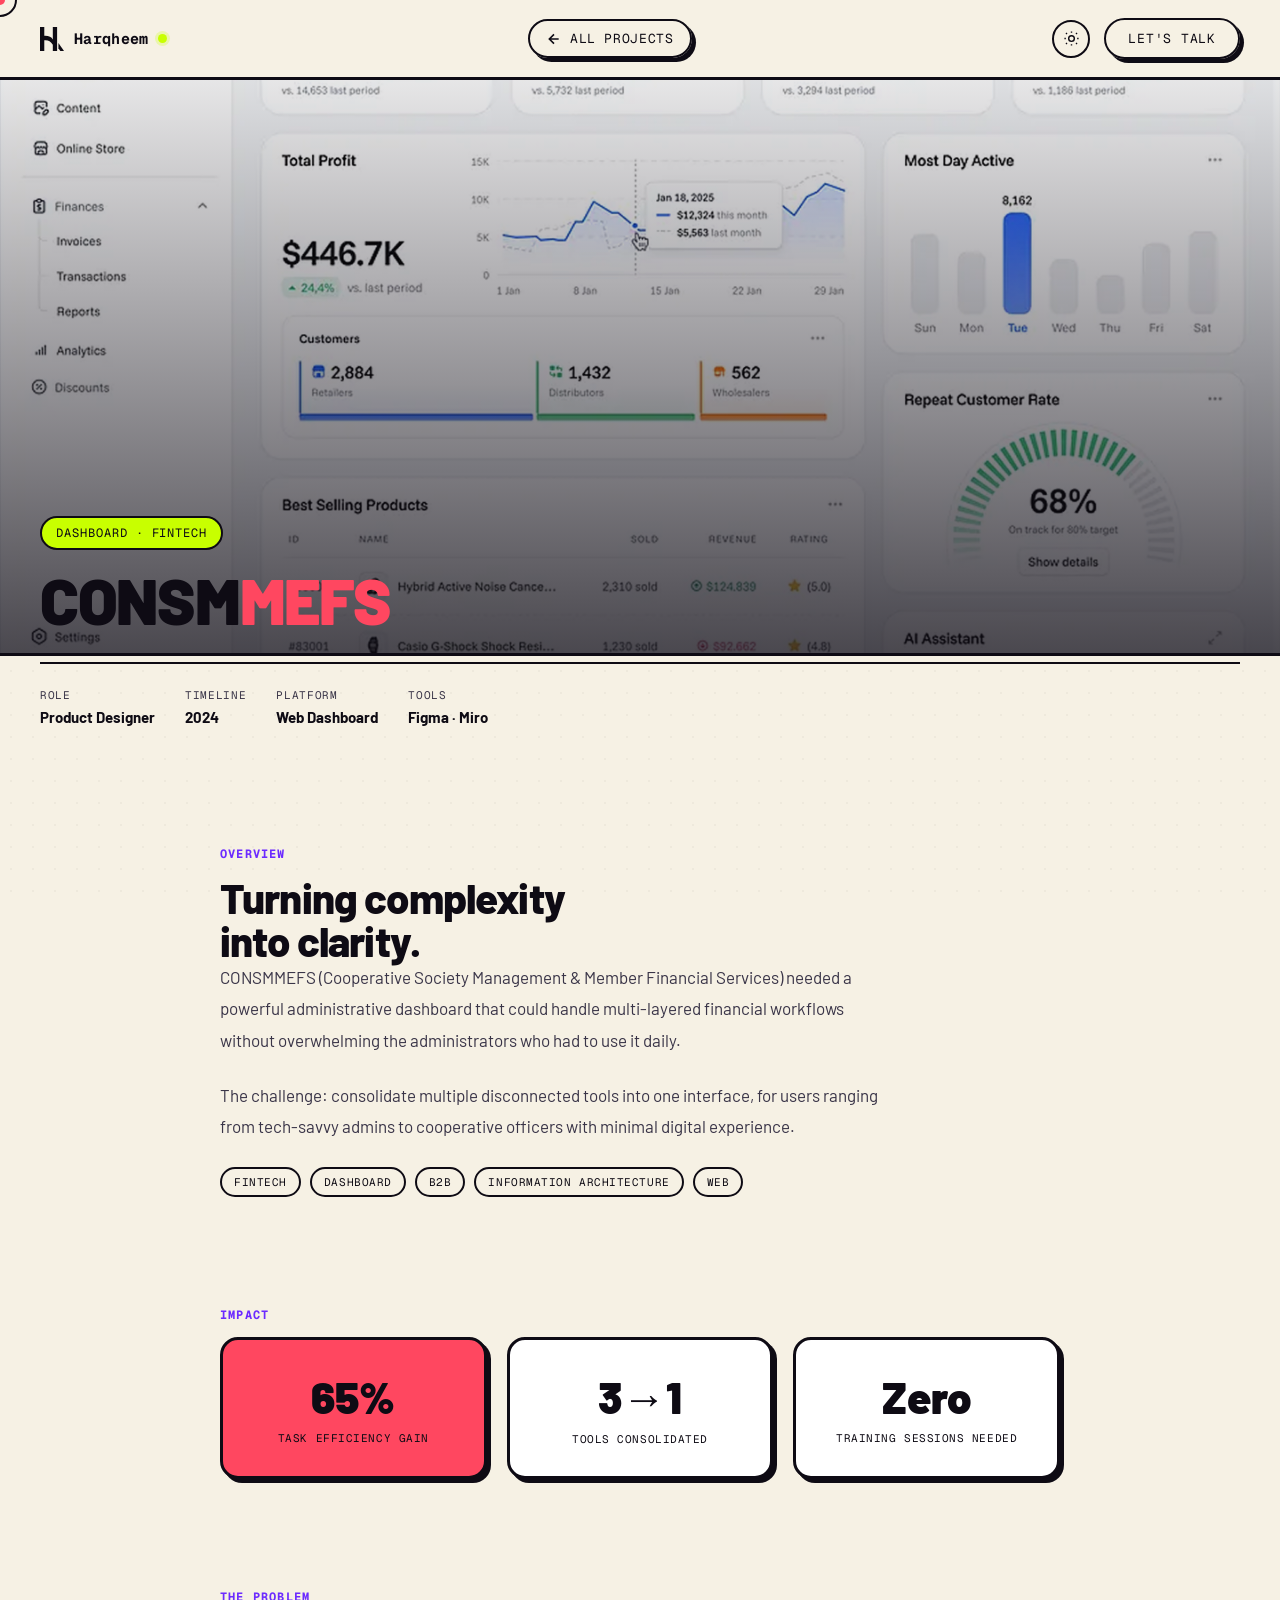
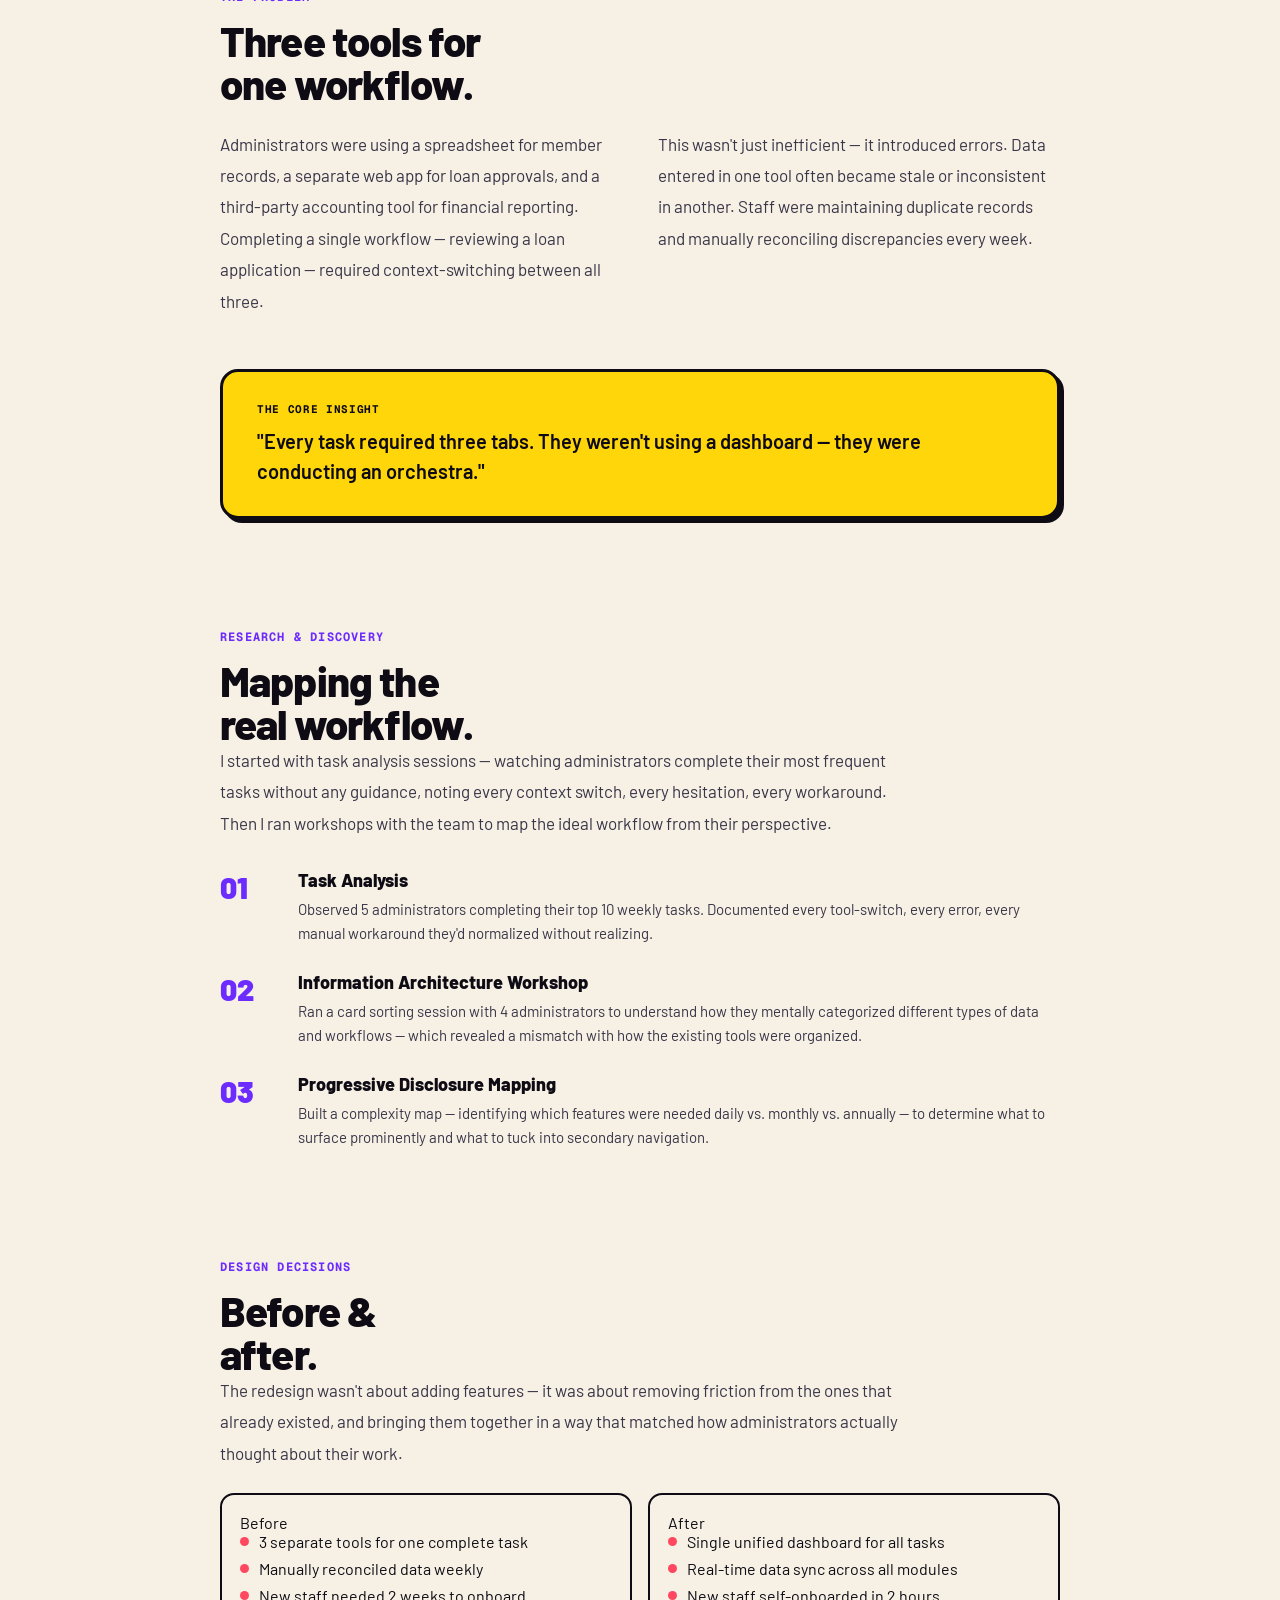
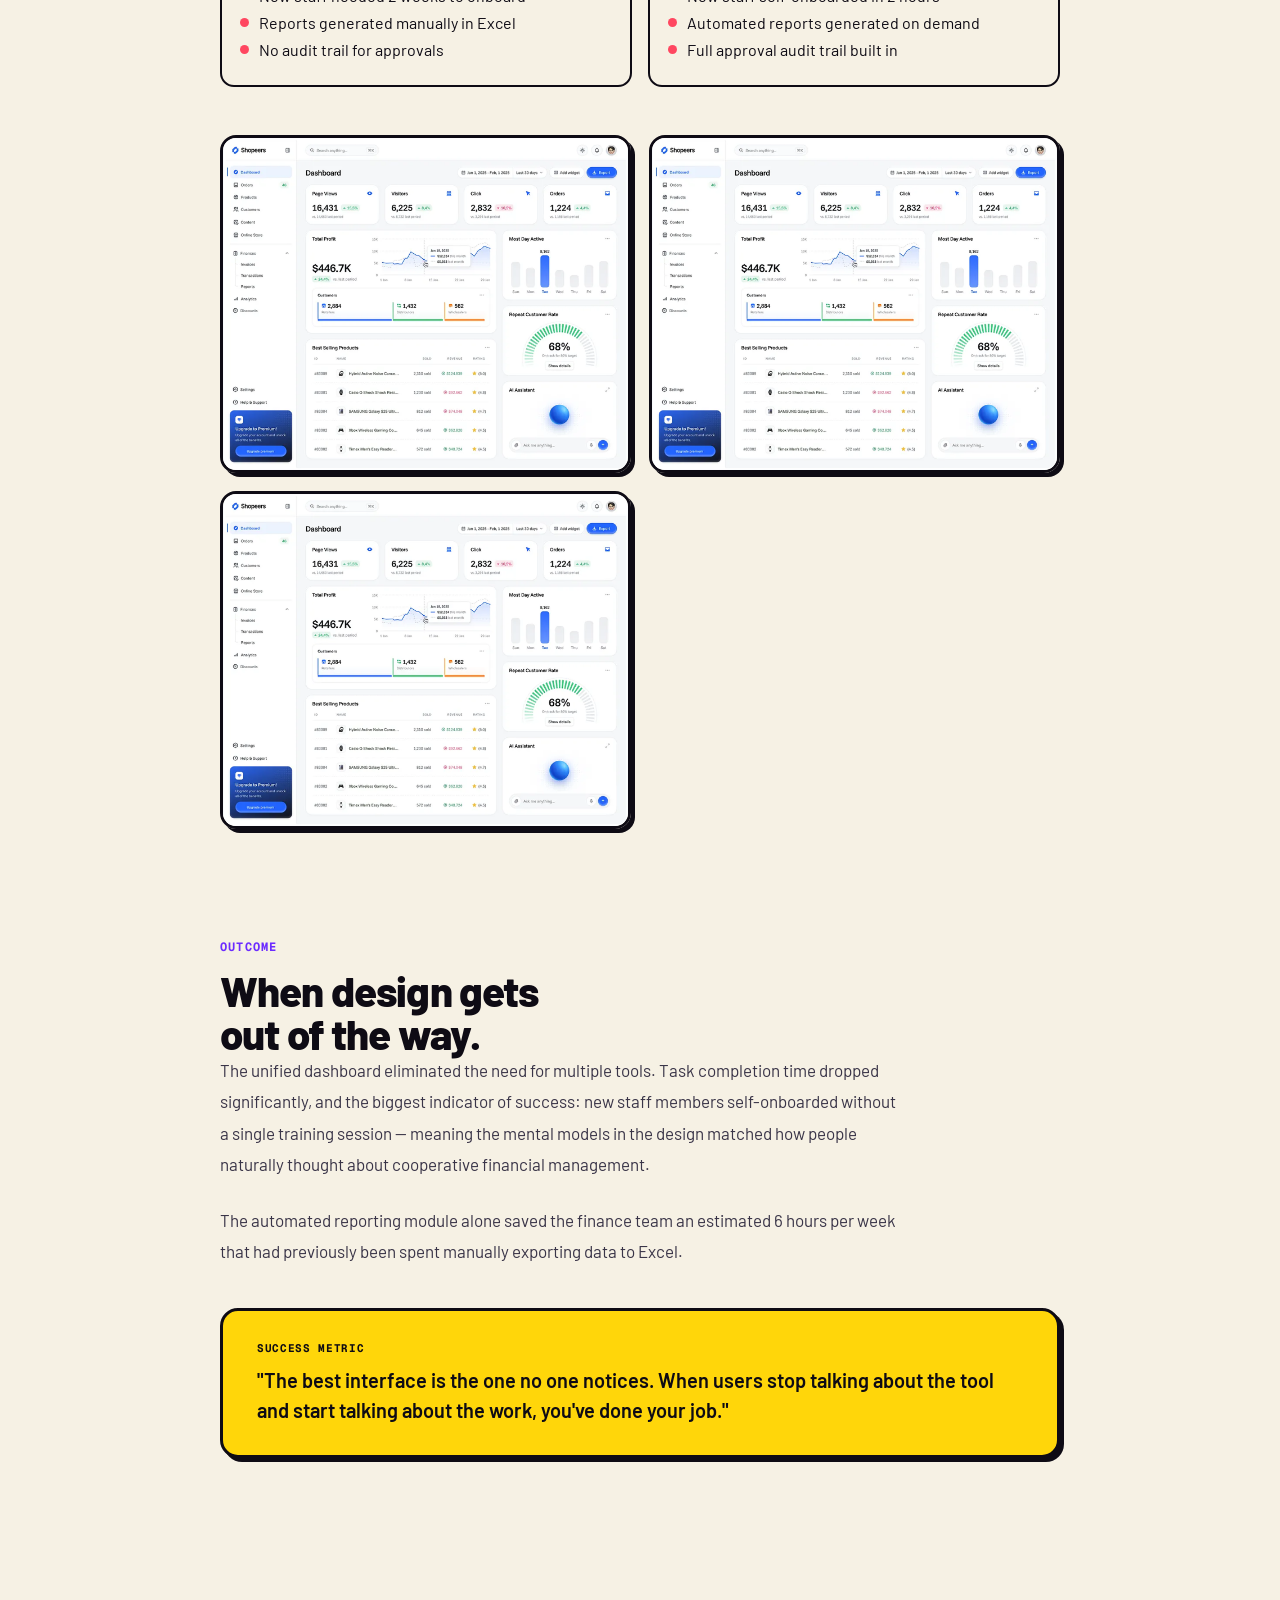
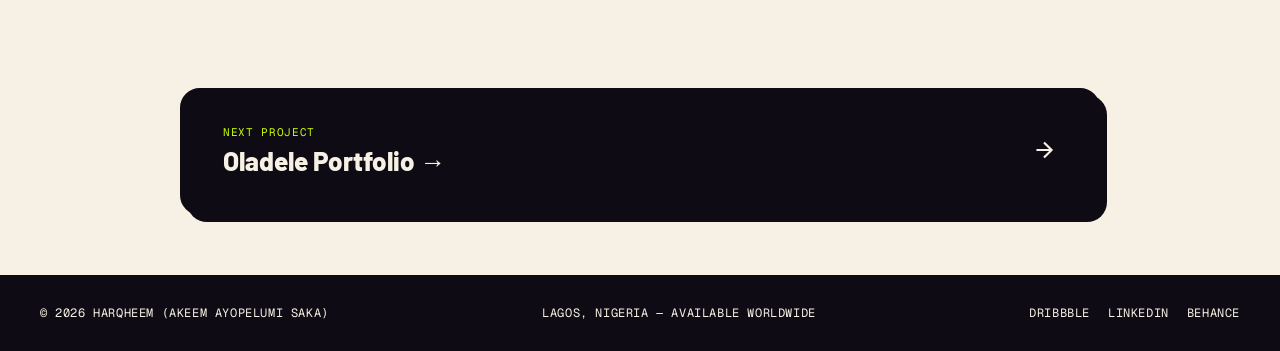
==== commit 0272789e: "Redesign V1.0" ====
--- a/consmmefs.html
+++ b/consmmefs.html
@@ -24,55 +24,27 @@
   <a data-transition href="oladele.html">Oladele</a>
   <a data-transition href="index.html#contact" class="mobile-cta">Let's Talk</a>
 </div>
+
 <nav class="nav-project">
-  <a class="nav-logo" data-transition href="index.html"><img src="[data-uri]" alt="Harqheem logo" class="nav-logo-img"/> Harqheem</a>
-  <a class="nav-back" data-transition href="index.html#work"><svg viewBox="0 0 24 24"><path d="M19 12H5M12 5l-7 7 7 7"/></svg><span>All Projects</span></a>
-  <button class="nav-hamburger" id="hamburger" onclick="toggleMobileMenu()"><span></span><span></span><span></span></button>
+  <a class="nav-logo" data-transition href="index.html">
+    <svg class="nav-logo-svg" viewBox="0 0 104 104" fill="none"><path fill-rule="evenodd" clip-rule="evenodd" d="M7.62939e-05 0H18.5643V38.2684C38.2534 37.5705 49.1771 42.982 55.5395 53.9566V0H74.1037V104H55.5395V77.3244C45.618 61.0203 34.5712 55.6088 20.2823 57.1594V57.3238C19.71 57.2672 19.1372 57.2127 18.5643 57.1594V104H7.62939e-05V0Z" fill="currentColor"/><path fill-rule="evenodd" clip-rule="evenodd" d="M104 103.999H87.9861L79.9173 91.9579V69.8228L104 103.999Z" fill="currentColor"/></svg>
+    Harqheem <span class="nav-logo-dot"></span>
+  </a>
+  <a class="nav-back" data-transition href="index.html#work">
+    <svg viewBox="0 0 24 24"><path d="M19 12H5M12 5l-7 7 7 7"/></svg>
+    <span>All Projects</span>
+  </a>
+  <div class="nav-right">
+    <button class="theme-toggle" id="themeToggle" aria-label="Toggle theme">
+      <svg class="icon-sun" viewBox="0 0 24 24"><circle cx="12" cy="12" r="4"/><path d="M12 2v2M12 20v2M4.22 4.22l1.42 1.42M18.36 18.36l1.42 1.42M2 12h2M20 12h2M4.22 19.78l1.42-1.42M18.36 5.64l1.42-1.42"/></svg>
+      <svg class="icon-moon" viewBox="0 0 24 24"><path d="M21 12.79A9 9 0 1 1 11.21 3 7 7 0 0 0 21 12.79z"/></svg>
+    </button>
+    <a class="btn-secondary" href="index.html#contact" style="padding:10px 22px;">Let's Talk</a>
+    <button class="nav-hamburger" id="hamburger" onclick="toggleMobileMenu()"><span></span><span></span><span></span></button>
+  </div>
 </nav>
 
-<div class="project-hero">
-  <div class="hero-visual">
-    <div class="dash-shell">
-      <div class="dash-topbar">
-        <div class="dash-tabs">
-          <div class="dash-tab active">Overview</div>
-          <div class="dash-tab">Reports</div>
-          <div class="dash-tab">Settings</div>
-        </div>
-      </div>
-      <div class="dash-body">
-        <div class="dash-sidebar">
-          <div class="dash-nav-item active"></div>
-          <div class="dash-nav-item"></div>
-          <div class="dash-nav-item"></div>
-          <div class="dash-nav-item"></div>
-          <div class="dash-nav-item"></div>
-        </div>
-        <div class="dash-main">
-          <div class="kpi-row">
-            <div class="kpi accent"><div class="kpi-val">₦4.2M</div><div class="kpi-lbl"></div></div>
-            <div class="kpi"><div class="kpi-val" style="color:var(--white)">247</div><div class="kpi-lbl"></div></div>
-            <div class="kpi"><div class="kpi-val" style="color:var(--white)">98%</div><div class="kpi-lbl"></div></div>
-          </div>
-          <div class="chart-area">
-            <div class="chart-bar" style="height:30%"></div>
-            <div class="chart-bar a" style="height:60%"></div>
-            <div class="chart-bar" style="height:45%"></div>
-            <div class="chart-bar a" style="height:80%"></div>
-            <div class="chart-bar" style="height:55%"></div>
-            <div class="chart-bar a" style="height:70%"></div>
-            <div class="chart-bar" style="height:40%"></div>
-            <div class="chart-bar a" style="height:90%"></div>
-          </div>
-          <div class="dash-table">
-            <div class="table-row"><div class="table-cell accent-cell"></div><div class="table-cell"></div><div class="table-cell"></div></div>
-            <div class="table-row"><div class="table-cell"></div><div class="table-cell accent-cell"></div><div class="table-cell"></div></div>
-            <div class="table-row"><div class="table-cell"></div><div class="table-cell"></div><div class="table-cell accent-cell"></div></div>
-          </div>
-        </div>
-      </div>
-    </div>
-  </div>
+<div class="project-hero" style="background-image:url('image 4.png');"></div>
 
   <div class="hero-content">
     <div class="project-tag">Dashboard · Fintech</div>
@@ -152,49 +124,15 @@
       </div>
     </div>
 
-    <!-- Full dashboard screen -->
-    <div class="screen-showcase reveal" style="margin-top:48px;">
-      <div class="screen-label">Final Design — Main Dashboard</div>
-      <div class="full-dash">
-        <div class="fd-header">
-          <div class="fd-title">CONSMMEFS Admin</div>
-          <div class="fd-actions">
-            <div class="fd-btn">+ New</div>
-          </div>
-        </div>
-        <div class="fd-body">
-          <div class="fd-nav">
-            <div class="fd-nav-item active"><div class="fd-nav-dot"></div><div class="fd-nav-line" style="width:70%"></div></div>
-            <div class="fd-nav-item"><div class="fd-nav-dot"></div><div class="fd-nav-line" style="width:55%"></div></div>
-            <div class="fd-nav-item"><div class="fd-nav-dot"></div><div class="fd-nav-line" style="width:65%"></div></div>
-            <div class="fd-nav-item"><div class="fd-nav-dot"></div><div class="fd-nav-line" style="width:50%"></div></div>
-            <div class="fd-nav-item"><div class="fd-nav-dot"></div><div class="fd-nav-line" style="width:60%"></div></div>
-          </div>
-          <div class="fd-content">
-            <div class="fd-kpi-row">
-              <div class="fd-kpi h"><div class="fd-kpi-val">₦4.2M</div><div class="fd-kpi-lbl">Total Assets</div></div>
-              <div class="fd-kpi"><div class="fd-kpi-val">247</div><div class="fd-kpi-lbl">Members</div></div>
-              <div class="fd-kpi"><div class="fd-kpi-val">12</div><div class="fd-kpi-lbl">Pending Loans</div></div>
-              <div class="fd-kpi"><div class="fd-kpi-val">98%</div><div class="fd-kpi-lbl">Repayment Rate</div></div>
-            </div>
-            <div class="fd-chart">
-              <div class="fd-bar" style="height:30%"></div>
-              <div class="fd-bar a" style="height:55%"></div>
-              <div class="fd-bar" style="height:40%"></div>
-              <div class="fd-bar a" style="height:75%"></div>
-              <div class="fd-bar" style="height:50%"></div>
-              <div class="fd-bar a" style="height:65%"></div>
-              <div class="fd-bar" style="height:45%"></div>
-              <div class="fd-bar a" style="height:88%"></div>
-              <div class="fd-bar" style="height:60%"></div>
-              <div class="fd-bar a" style="height:95%"></div>
-            </div>
-            <div class="fd-table-header"><div class="fd-th"></div><div class="fd-th"></div><div class="fd-th"></div><div class="fd-th" style="width:60px;flex:none;"></div></div>
-            <div class="fd-row"><div class="fd-cell a"></div><div class="fd-cell"></div><div class="fd-cell"></div><div class="fd-cell" style="width:60px;flex:none;background:rgba(200,255,0,0.2)"></div></div>
-            <div class="fd-row"><div class="fd-cell"></div><div class="fd-cell a"></div><div class="fd-cell"></div><div class="fd-cell" style="width:60px;flex:none;"></div></div>
-            <div class="fd-row"><div class="fd-cell"></div><div class="fd-cell"></div><div class="fd-cell a"></div><div class="fd-cell" style="width:60px;flex:none;"></div></div>
-          </div>
-        </div>
+    <div class="screens-grid" style="grid-template-columns:1fr 1fr;margin-top:48px;">
+      <div class="screen-frame">
+        <img src="image 4.png" alt="CONSMMEFS — Main dashboard overview" />
+      </div>
+      <div class="screen-frame">
+        <img src="image 4.png" alt="CONSMMEFS — Reports module" />
+      </div>
+      <div class="screen-frame">
+        <img src="image 4.png" alt="CONSMMEFS — Member management" />
       </div>
     </div>
   </div>
@@ -217,9 +155,14 @@
   <div class="next-arrow"><svg viewBox="0 0 24 24"><path d="M5 12h14M12 5l7 7-7 7"/></svg></div>
 </a>
 
-<footer class="footer-dark">
-  <a class="footer-logo" data-transition href="index.html"><img src="[data-uri]" alt="Harqheem logo" class="nav-logo-img"/> Harqheem</a>
-  <span class="footer-copy">© 2026 Harqheem</span>
+<footer>
+  <div class="footer-cell">© 2026 Harqheem (Akeem Ayopelumi Saka)</div>
+  <div class="footer-cell">Lagos, Nigeria — Available Worldwide</div>
+  <div class="footer-cell footer-socials">
+    <a href="https://dribbble.com/Harqheem" target="_blank" rel="noopener noreferrer">Dribbble</a>
+    <a href="https://www.linkedin.com/in/harqheem/" target="_blank" rel="noopener noreferrer">LinkedIn</a>
+    <a href="https://www.behance.net/Harqheem" target="_blank" rel="noopener noreferrer">Behance</a>
+  </div>
 </footer>
 
 <script>
@@ -267,6 +210,16 @@
   document.querySelectorAll('.reveal').forEach(el=>obs.observe(el));
   function toggleMobileMenu(){const m=document.getElementById('mobileMenu'),b=document.getElementById('hamburger');m.classList.toggle('open');b.classList.toggle('open');document.body.style.overflow=m.classList.contains('open')?'hidden':'';}
   document.querySelectorAll('.mobile-menu a').forEach(a=>a.addEventListener('click',()=>{document.getElementById('mobileMenu').classList.remove('open');document.getElementById('hamburger').classList.remove('open');document.body.style.overflow='';}));
+
+  // ── Theme toggle ──────────────────────────────────────────────
+  (function(){
+    const root = document.documentElement;
+    const btn  = document.getElementById('themeToggle');
+    const saved = localStorage.getItem('theme') || 'light';
+    root.setAttribute('data-theme', saved);
+    function applyTheme(t){ root.setAttribute('data-theme',t); localStorage.setItem('theme',t); }
+    if(btn){ btn.addEventListener('click', function(){ applyTheme(root.getAttribute('data-theme')==='dark'?'light':'dark'); }); }
+  })();
 </script>
 </body>
 </html>
--- a/style.css
+++ b/style.css
@@ -142,9 +142,12 @@
 
 /* ---------- ticker ---------- */
 .ticker{background:var(--ink);color:var(--paper);border-bottom:3px solid var(--line);overflow:hidden;padding:11px 0;}
-.ticker-inner{display:flex;gap:34px;width:max-content;animation:ticker 28s linear infinite;font-family:var(--mono);font-size:13px;text-transform:uppercase;letter-spacing:.08em;}
+.ticker-inner{display:flex;gap:34px;width:max-content;animation:ticker 28s linear infinite;font-family:var(--mono);font-size:13px;text-transform:uppercase;letter-spacing:.08em;will-change:transform;}
 @keyframes ticker{from{transform:translateX(0)}to{transform:translateX(-50%)}}
 .ticker-item .dot{color:var(--lime);margin-right:8px;}
+html.fonts-loading .ticker-inner,
+html.fonts-loading .about-marquee,
+html.fonts-loading .shots-set{animation-play-state:paused;}
 
 /* ---------- buttons ---------- */
 .btn-primary,.btn-secondary,.btn-dark,.btn-outline-dark{
@@ -195,9 +198,28 @@
 .projects-grid{display:grid;grid-template-columns:repeat(2,1fr);gap:44px;}
 .project-card{
   display:block;border:3px solid var(--line);border-radius:var(--radius);overflow:hidden;
-  background:var(--surface);box-shadow:var(--shadow-off);transition:transform .2s, box-shadow .2s;
-}
+  background:var(--surface);box-shadow:var(--shadow-off);
+  transition:transform .25s, box-shadow .25s;
+  position:relative;
+}
+/* Top-border sweep: uses a tall inset box-shadow clipped to just the top 5px
+   via clip-path. Sweeps left-to-right on hover using scaleX on ::before,
+   which sits on top of overflow:hidden by using a negative inset position. */
+.project-card::before{
+  content:'';
+  position:absolute;top:0;left:0;right:0;height:5px;z-index:10;
+  background:var(--card-accent,var(--violet));
+  transform:scaleX(0);transform-origin:left;
+  transition:transform .42s cubic-bezier(.65,0,.35,1);
+}
+.project-card:hover::before{transform:scaleX(1);}
 .project-card:hover{transform:translate(4px,4px);box-shadow:3px 3px 0 var(--ink);}
+/* Per-card accent colors */
+.project-card:nth-child(1){--card-accent:var(--lime);}
+.project-card:nth-child(2){--card-accent:var(--coral);}
+.project-card:nth-child(3){--card-accent:var(--violet);}
+.project-card:nth-child(4){--card-accent:#FFB443;}
+.project-card:nth-child(5){--card-accent:var(--lime);}
 .project-img{width:100%;height:260px;object-fit:cover;border-bottom:3px solid var(--line);}
 .project-body{padding:26px 28px 30px;}
 .project-num{font-family:var(--mono);font-size:12px;color:var(--violet);letter-spacing:.08em;margin-bottom:10px;}
@@ -213,11 +235,12 @@
 
 /* ---------- about ---------- */
 .about-grid{display:grid;grid-template-columns:1.2fr 1fr;gap:64px;align-items:start;}
+.about-left,.about-right{min-width:0;}
 .about-quote{font-family:var(--grotesk);font-style:normal;font-weight:600;font-size:clamp(24px,2.6vw,32px);line-height:1.3;margin-bottom:28px;color:var(--violet);max-width:480px;}
 .about-text{font-size:17px;line-height:1.8;margin-bottom:20px;max-width:540px;}
 .about-extra{font-size:17px;line-height:1.65;color:var(--ink-soft);max-width:540px;}
 .about-marquee-wrap{overflow:hidden;border-top:2.5px solid var(--line);border-bottom:2.5px solid var(--line);padding:20px 0;}
-.about-marquee{display:flex;gap:10px;width:max-content;animation:ticker 22s linear infinite;}
+.about-marquee{display:flex;gap:10px;width:max-content;animation:ticker 22s linear infinite;will-change:transform;}
 .about-marquee-item{font-family:var(--mono);font-size:13px;text-transform:uppercase;letter-spacing:.05em;display:flex;align-items:center;gap:14px;}
 .about-marquee-item .bullet{color:var(--coral);}
 .about-img-block{position:relative;border:3px solid var(--line);border-radius:var(--radius);overflow:hidden;box-shadow:var(--shadow-off);}
@@ -269,9 +292,10 @@
 
 /* ---------- shots marquee ---------- */
 .shots-section{padding-left:0;padding-right:0;max-width:none;}
-.shots-belt{display:flex;flex-direction:column;gap:18px;overflow:hidden;}
-.shots-set{display:flex;gap:18px;width:max-content;animation:ticker 38s linear infinite;}
-.shot-card{width:280px;height:200px;border:3px solid var(--line);border-radius:14px;overflow:hidden;box-shadow:var(--shadow-off-sm);flex-shrink:0;}
+.shots-section .section-header{max-width:1360px;margin-left:auto;margin-right:auto;padding-left:40px;padding-right:40px;}
+.shots-belt{display:flex;overflow:hidden;}
+.shots-set{display:flex;gap:24px;width:max-content;animation:ticker 38s linear infinite;will-change:transform;}
+.shot-card{width:380px;height:270px;border:3px solid var(--line);border-radius:14px;overflow:hidden;box-shadow:var(--shadow-off-sm);flex-shrink:0;}
 .shot-card img{width:100%;height:100%;object-fit:cover;}
 
 /* ---------- contact ---------- */
@@ -284,9 +308,50 @@
 .contact-grid .btn-secondary{border-color:var(--paper-fixed);color:var(--paper-fixed);}
 .contact-grid .btn-secondary:hover{background:var(--coral);color:var(--ink-fixed);}
 .social-label{font-family:var(--mono);font-size:12px;text-transform:uppercase;letter-spacing:.08em;opacity:.7;margin-bottom:18px;}
-.social-link{display:flex;align-items:center;justify-content:space-between;font-family:var(--grotesk);font-weight:700;font-size:24px;padding:16px 0;border-bottom:2px solid rgba(255,255,255,.25);}
-.social-arrow{transition:transform .2s;}
-.social-link:hover .social-arrow{transform:translateX(6px);}
+.social-link{
+  position:relative;
+  display:flex;align-items:center;justify-content:space-between;
+  font-family:var(--grotesk);font-weight:700;font-size:24px;
+  padding:16px 4px;
+  border-bottom:2px solid rgba(255,255,255,.25);
+  overflow:hidden;
+  isolation:isolate;
+  transition:color .4s cubic-bezier(.65,0,.35,1), padding-left .4s cubic-bezier(.65,0,.35,1), border-color .4s ease, letter-spacing .4s ease;
+}
+.social-link::before{
+  content:'';
+  position:absolute;
+  left:0;top:0;bottom:0;
+  width:0;
+  background:var(--social-accent,var(--lime));
+  z-index:-1;
+  transition:width .45s cubic-bezier(.65,0,.35,1);
+}
+.social-link::after{
+  content:attr(data-text);
+  position:absolute;
+  left:4px;top:50%;
+  transform:translateY(-150%);
+  color:var(--ink-fixed);
+  font-weight:700;
+  opacity:0;
+  transition:transform .4s cubic-bezier(.34,1.56,.64,1), opacity .3s ease;
+  pointer-events:none;
+}
+.social-link:hover{color:var(--ink-fixed);padding-left:20px;border-color:transparent;letter-spacing:.01em;}
+.social-link:hover::before{width:100%;}
+.social-link:hover::after{transform:translateY(-50%);opacity:1;}
+.social-link:hover .social-link-text{transform:translateY(150%);opacity:0;}
+.social-link-text{display:inline-block;transition:transform .4s cubic-bezier(.34,1.56,.64,1), opacity .3s ease;}
+.social-link:nth-of-type(1){--social-accent:var(--lime);}
+.social-link:nth-of-type(2){--social-accent:var(--coral);}
+.social-link:nth-of-type(3){--social-accent:var(--paper-fixed);}
+.social-link:nth-of-type(4){--social-accent:var(--lime);}
+.social-arrow{display:inline-block;transition:transform .45s cubic-bezier(.34,1.56,.64,1);}
+.social-link:hover .social-arrow{transform:translate(6px,-6px) rotate(-45deg) scale(1.25);}
+@media (prefers-reduced-motion: reduce){
+  .social-link, .social-link::before, .social-link::after, .social-link-text, .social-arrow{transition:none;}
+}
 @media (max-width:860px){.contact-grid{grid-template-columns:1fr;padding:40px 26px;}}
 
 /* ---------- footer ---------- */
@@ -395,8 +460,11 @@
 
 .reel-wrap{position:relative;height:340px;background:var(--coral);color:var(--ink-fixed);border-top:3px solid var(--line);border-bottom:3px solid var(--line);display:flex;align-items:center;justify-content:center;overflow:hidden;}
 .reel-lines{position:absolute;inset:0;background:repeating-linear-gradient(45deg,rgba(14,11,20,.05) 0 2px,transparent 2px 14px);}
-.reel-year{position:absolute;top:20px;left:30px;font-family:var(--mono);font-size:13px;background:var(--ink);color:var(--paper);padding:6px 12px;border-radius:999px;}
-.reel-center{position:relative;display:flex;flex-direction:column;align-items:center;gap:18px;}
+.reel-year{position:absolute;top:20px;left:30px;font-family:var(--mono);font-size:13px;background:var(--ink);color:var(--paper);padding:6px 12px;border-radius:999px;z-index:2;}
+.reel-video{position:absolute;inset:0;width:100%;height:100%;object-fit:cover;z-index:0;}
+.reel-center{position:relative;display:flex;flex-direction:column;align-items:center;gap:18px;z-index:2;}
+.reel-center-overlay{z-index:2;}
+.reel-center-overlay .reel-label{color:var(--paper-fixed);}
 .reel-play{width:84px;height:84px;border-radius:50%;background:var(--ink);display:flex;align-items:center;justify-content:center;box-shadow:var(--shadow-off);cursor:pointer;}
 .reel-play svg{width:28px;height:28px;fill:var(--lime);}
 .reel-label{font-family:var(--mono);font-size:13px;text-transform:uppercase;letter-spacing:.06em;color:var(--ink-fixed);}
@@ -408,7 +476,10 @@
 .motion-grid{display:grid;grid-template-columns:repeat(2,1fr);gap:26px;}
 .motion-item{border:3px solid var(--line);border-radius:18px;overflow:hidden;background:var(--white);box-shadow:var(--shadow-off-sm);}
 .motion-preview{position:relative;height:220px;background:var(--ink);overflow:hidden;display:flex;align-items:center;justify-content:center;border-bottom:3px solid var(--line);}
-.motion-play-btn{position:absolute;width:50px;height:50px;border-radius:50%;background:var(--lime);display:flex;align-items:center;justify-content:center;}
+.motion-preview-video{position:absolute;inset:0;width:100%;height:100%;object-fit:cover;opacity:.85;transition:opacity .3s;}
+.motion-preview:hover .motion-preview-video{opacity:1;}
+.motion-play-btn{position:absolute;z-index:2;width:50px;height:50px;border-radius:50%;background:var(--lime);display:flex;align-items:center;justify-content:center;transition:transform .2s,box-shadow .2s;box-shadow:0 4px 16px rgba(0,0,0,.3);}
+.motion-play-btn:hover{transform:scale(1.1);}
 .motion-play-btn svg{width:18px;height:18px;fill:var(--ink);}
 .motion-info{padding:22px 24px;}
 .motion-category{font-family:var(--mono);font-size:11px;color:var(--violet);text-transform:uppercase;letter-spacing:.06em;margin-bottom:8px;}
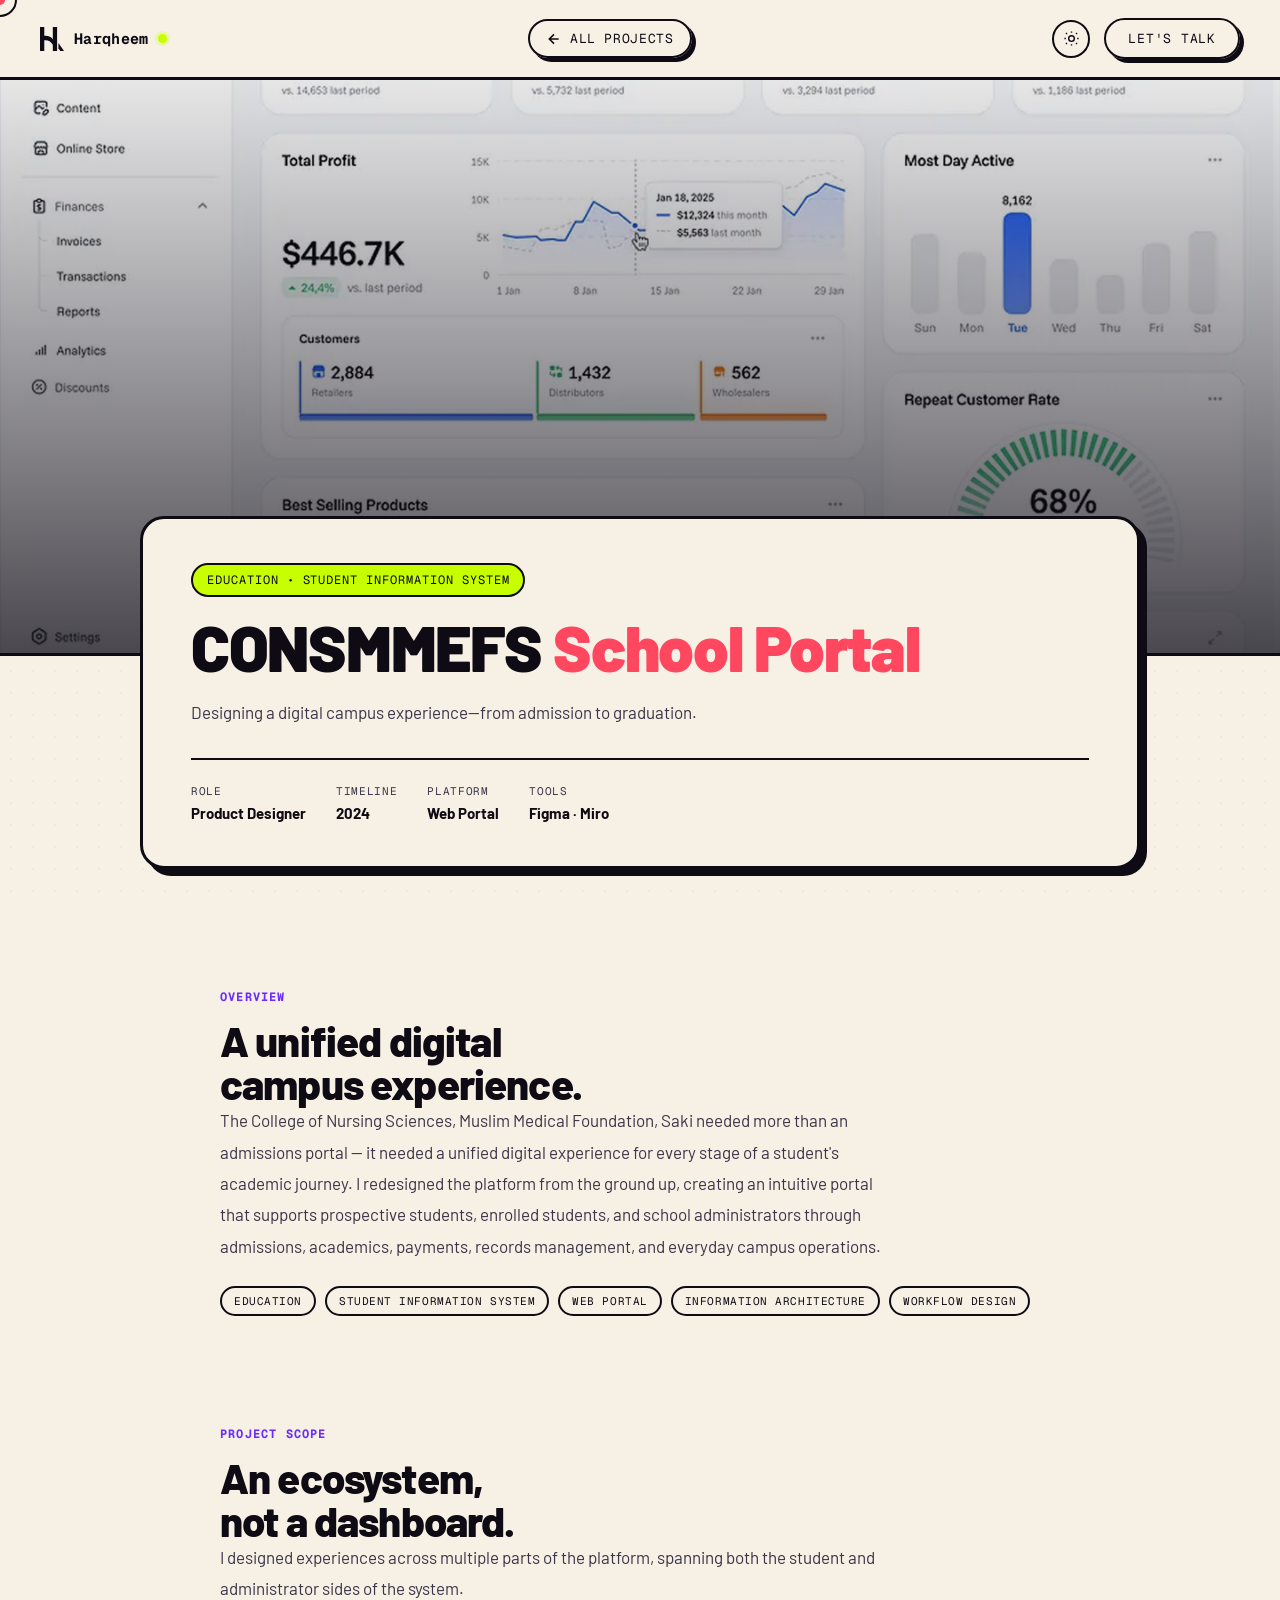
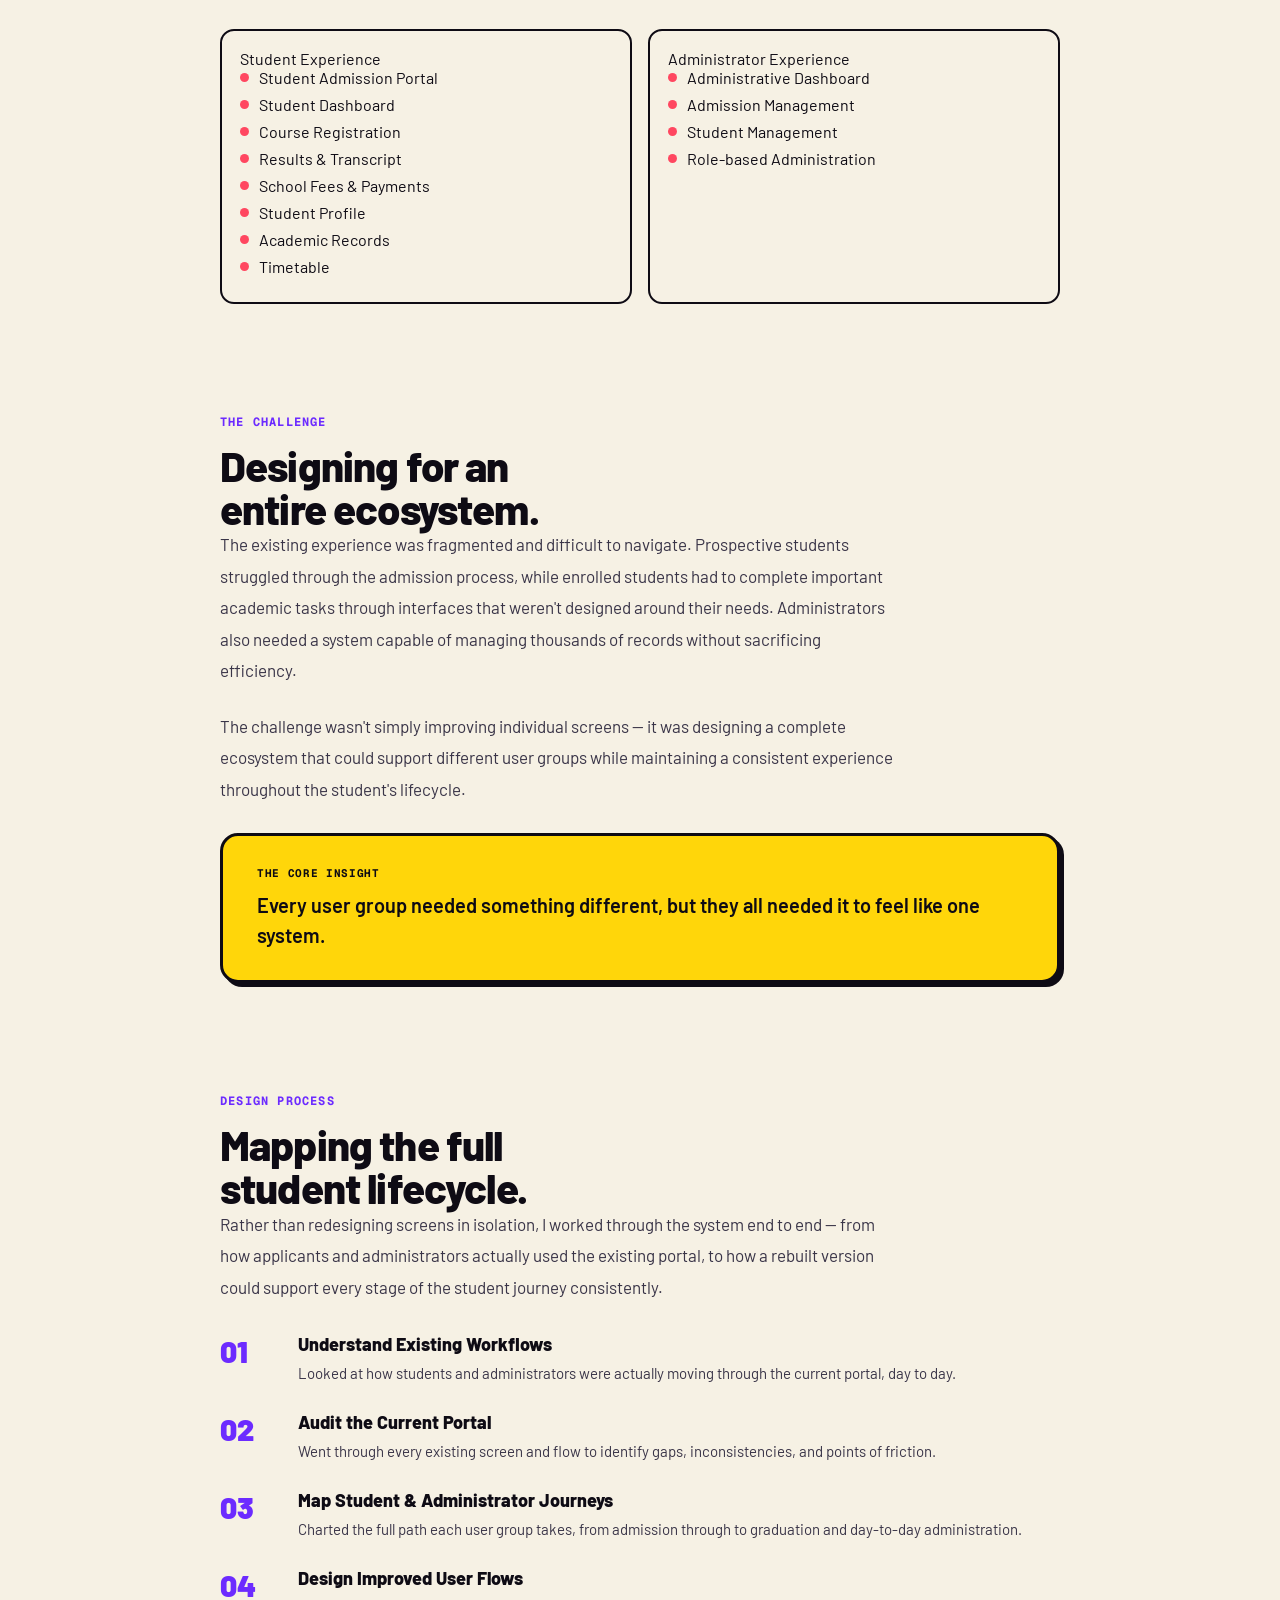
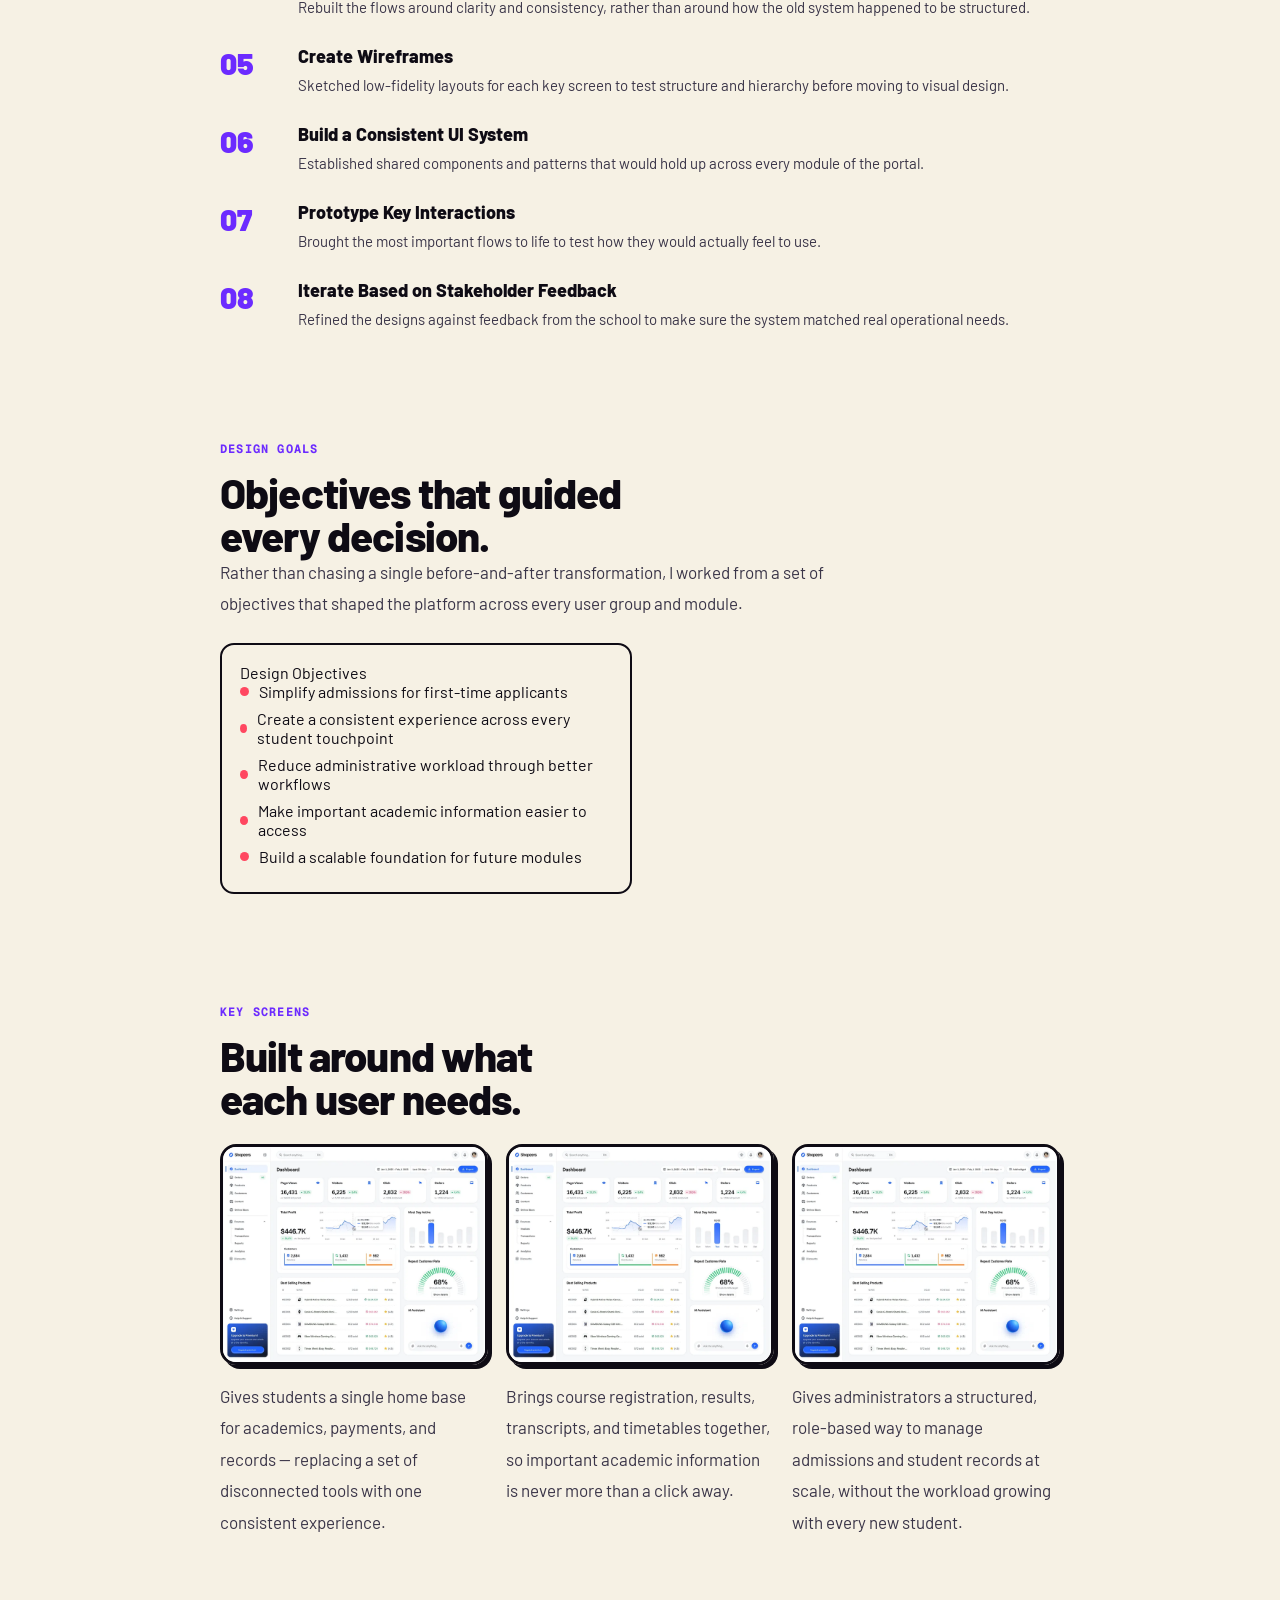
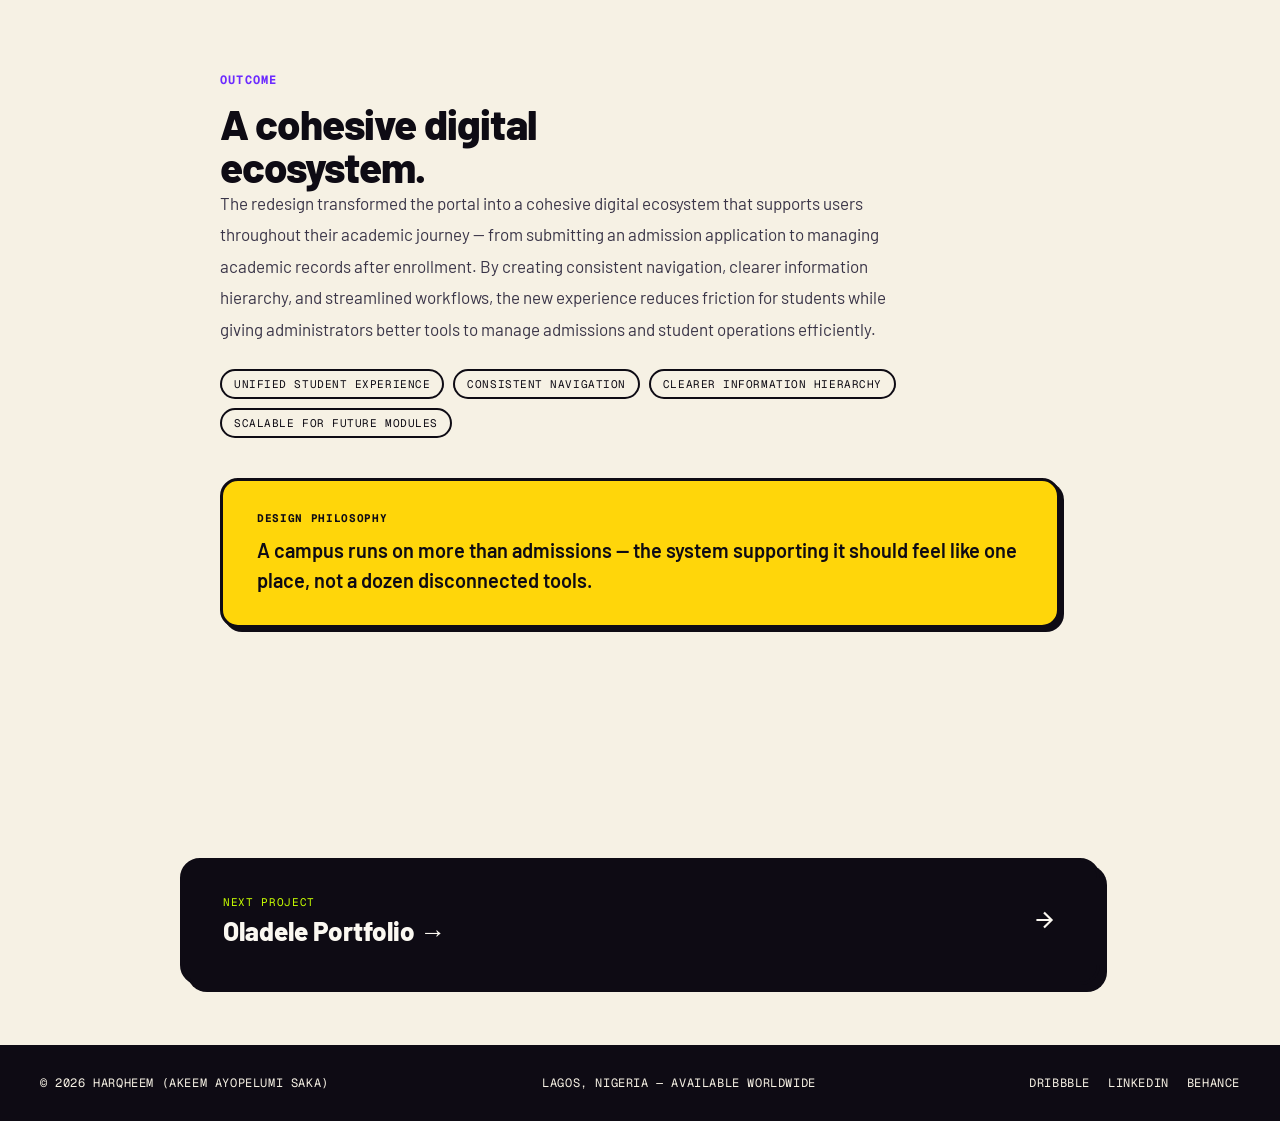
==== commit ab5a52bc: "Redesign V 1.1" ====
--- a/consmmefs.html
+++ b/consmmefs.html
@@ -4,8 +4,8 @@
 <meta charset="UTF-8"/>
 <link rel="icon" type="image/svg+xml" href="[data-uri]"/>
 <meta name="viewport" content="width=device-width, initial-scale=1.0"/>
-<title>CONSMMEFS Dashboard — Case Study | Harqheem</title>
-<meta name="description" content="How I consolidated 3 tools into one financial dashboard for a cooperative society. Product design case study by Harqheem."/>
+<title>CONSMMEFS School Portal — Case Study | Harqheem</title>
+<meta name="description" content="Designing a digital campus experience—from admission to graduation. How I redesigned the student information system for a Nigerian college of nursing sciences. Product design case study by Harqheem."/>
 <meta name="author" content="Harqheem"/>
 <link rel="preconnect" href="https://fonts.googleapis.com"/>
 <link rel="preconnect" href="https://fonts.gstatic.com" crossorigin/>
@@ -46,13 +46,15 @@
 
 <div class="project-hero" style="background-image:url('image 4.png');"></div>
 
-  <div class="hero-content">
-    <div class="project-tag">Dashboard · Fintech</div>
-    <h1 class="project-title">CONSM<em>MEFS</em></h1>
+<div class="hero-content">
+  <div class="hero-content-inner">
+    <div class="project-tag">Education • Student Information System</div>
+    <h1 class="project-title">CONSMMEFS <em>School Portal</em></h1>
+    <p class="body-text" style="max-width:640px;margin-top:18px;">Designing a digital campus experience—from admission to graduation.</p>
     <div class="hero-meta-row">
       <div class="meta-item"><div class="meta-label">Role</div><div class="meta-value">Product Designer</div></div>
       <div class="meta-item"><div class="meta-label">Timeline</div><div class="meta-value">2024</div></div>
-      <div class="meta-item"><div class="meta-label">Platform</div><div class="meta-value">Web Dashboard</div></div>
+      <div class="meta-item"><div class="meta-label">Platform</div><div class="meta-value">Web Portal</div></div>
       <div class="meta-item"><div class="meta-label">Tools</div><div class="meta-value">Figma · Miro</div></div>
     </div>
   </div>
@@ -60,91 +62,116 @@
 
 <div class="container">
 
+
   <div class="content-section reveal">
     <div class="section-eyebrow">Overview</div>
-    <h2 class="section-title">Turning complexity<br/>into clarity.</h2>
-    <p class="body-text">CONSMMEFS (Cooperative Society Management & Member Financial Services) needed a powerful administrative dashboard that could handle multi-layered financial workflows without overwhelming the administrators who had to use it daily.</p>
-    <p class="body-text">The challenge: consolidate multiple disconnected tools into one interface, for users ranging from tech-savvy admins to cooperative officers with minimal digital experience.</p>
-    <div class="tags-row"><span class="tag">Fintech</span><span class="tag">Dashboard</span><span class="tag">B2B</span><span class="tag">Information Architecture</span><span class="tag">Web</span></div>
-  </div>
-
-  <div class="content-section reveal">
-    <div class="section-eyebrow">Impact</div>
-    <div class="metrics-row">
-      <div class="metric-box highlight"><div class="metric-num">65%</div><div class="metric-label">Task Efficiency Gain</div></div>
-      <div class="metric-box"><div class="metric-num">3→1</div><div class="metric-label">Tools Consolidated</div></div>
-      <div class="metric-box"><div class="metric-num">Zero</div><div class="metric-label">Training Sessions Needed</div></div>
-    </div>
-  </div>
-
-  <div class="content-section reveal">
-    <div class="section-eyebrow">The Problem</div>
-    <h2 class="section-title">Three tools for<br/>one workflow.</h2>
-    <div class="two-col">
-      <p class="body-text">Administrators were using a spreadsheet for member records, a separate web app for loan approvals, and a third-party accounting tool for financial reporting. Completing a single workflow — reviewing a loan application — required context-switching between all three.</p>
-      <p class="body-text">This wasn't just inefficient — it introduced errors. Data entered in one tool often became stale or inconsistent in another. Staff were maintaining duplicate records and manually reconciling discrepancies every week.</p>
-    </div>
+    <h2 class="section-title">A unified digital<br/>campus experience.</h2>
+    <p class="body-text">The College of Nursing Sciences, Muslim Medical Foundation, Saki needed more than an admissions portal — it needed a unified digital experience for every stage of a student's academic journey. I redesigned the platform from the ground up, creating an intuitive portal that supports prospective students, enrolled students, and school administrators through admissions, academics, payments, records management, and everyday campus operations.</p>
+    <div class="tags-row"><span class="tag">Education</span><span class="tag">Student Information System</span><span class="tag">Web Portal</span><span class="tag">Information Architecture</span><span class="tag">Workflow Design</span></div>
+  </div>
+
+  <div class="content-section reveal">
+    <div class="section-eyebrow">Project Scope</div>
+    <h2 class="section-title">An ecosystem,<br/>not a dashboard.</h2>
+    <p class="body-text">I designed experiences across multiple parts of the platform, spanning both the student and administrator sides of the system.</p>
+    <div class="comparison">
+      <div class="comp-panel">
+        <div class="comp-label after">Student Experience</div>
+        <div class="comp-item"><div class="comp-dot green"></div><p class="comp-text">Student Admission Portal</p></div>
+        <div class="comp-item"><div class="comp-dot green"></div><p class="comp-text">Student Dashboard</p></div>
+        <div class="comp-item"><div class="comp-dot green"></div><p class="comp-text">Course Registration</p></div>
+        <div class="comp-item"><div class="comp-dot green"></div><p class="comp-text">Results & Transcript</p></div>
+        <div class="comp-item"><div class="comp-dot green"></div><p class="comp-text">School Fees & Payments</p></div>
+        <div class="comp-item"><div class="comp-dot green"></div><p class="comp-text">Student Profile</p></div>
+        <div class="comp-item"><div class="comp-dot green"></div><p class="comp-text">Academic Records</p></div>
+        <div class="comp-item"><div class="comp-dot green"></div><p class="comp-text">Timetable</p></div>
+      </div>
+      <div class="comp-panel">
+        <div class="comp-label after">Administrator Experience</div>
+        <div class="comp-item"><div class="comp-dot green"></div><p class="comp-text">Administrative Dashboard</p></div>
+        <div class="comp-item"><div class="comp-dot green"></div><p class="comp-text">Admission Management</p></div>
+        <div class="comp-item"><div class="comp-dot green"></div><p class="comp-text">Student Management</p></div>
+        <div class="comp-item"><div class="comp-dot green"></div><p class="comp-text">Role-based Administration</p></div>
+      </div>
+    </div>
+  </div>
+
+  <div class="content-section reveal">
+    <div class="section-eyebrow">The Challenge</div>
+    <h2 class="section-title">Designing for an<br/>entire ecosystem.</h2>
+    <p class="body-text">The existing experience was fragmented and difficult to navigate. Prospective students struggled through the admission process, while enrolled students had to complete important academic tasks through interfaces that weren't designed around their needs. Administrators also needed a system capable of managing thousands of records without sacrificing efficiency.</p>
+    <p class="body-text">The challenge wasn't simply improving individual screens — it was designing a complete ecosystem that could support different user groups while maintaining a consistent experience throughout the student's lifecycle.</p>
     <div class="callout">
       <div class="callout-label">The Core Insight</div>
-      <p class="callout-text">"Every task required three tabs. They weren't using a dashboard — they were conducting an orchestra."</p>
-    </div>
-  </div>
-
-  <div class="content-section reveal">
-    <div class="section-eyebrow">Research & Discovery</div>
-    <h2 class="section-title">Mapping the<br/>real workflow.</h2>
-    <p class="body-text">I started with task analysis sessions — watching administrators complete their most frequent tasks without any guidance, noting every context switch, every hesitation, every workaround. Then I ran workshops with the team to map the ideal workflow from their perspective.</p>
+      <p class="callout-text">Every user group needed something different, but they all needed it to feel like one system.</p>
+    </div>
+  </div>
+
+  <div class="content-section reveal">
+    <div class="section-eyebrow">Design Process</div>
+    <h2 class="section-title">Mapping the full<br/>student lifecycle.</h2>
+    <p class="body-text">Rather than redesigning screens in isolation, I worked through the system end to end — from how applicants and administrators actually used the existing portal, to how a rebuilt version could support every stage of the student journey consistently.</p>
     <div class="process-list">
-      <div class="p-step"><div class="p-num">01</div><div><div class="p-title">Task Analysis</div><p class="p-desc">Observed 5 administrators completing their top 10 weekly tasks. Documented every tool-switch, every error, every manual workaround they'd normalized without realizing.</p></div></div>
-      <div class="p-step"><div class="p-num">02</div><div><div class="p-title">Information Architecture Workshop</div><p class="p-desc">Ran a card sorting session with 4 administrators to understand how they mentally categorized different types of data and workflows — which revealed a mismatch with how the existing tools were organized.</p></div></div>
-      <div class="p-step"><div class="p-num">03</div><div><div class="p-title">Progressive Disclosure Mapping</div><p class="p-desc">Built a complexity map — identifying which features were needed daily vs. monthly vs. annually — to determine what to surface prominently and what to tuck into secondary navigation.</p></div></div>
-    </div>
-  </div>
-
-  <div class="content-section reveal">
-    <div class="section-eyebrow">Design Decisions</div>
-    <h2 class="section-title">Before &<br/>after.</h2>
-    <p class="body-text">The redesign wasn't about adding features — it was about removing friction from the ones that already existed, and bringing them together in a way that matched how administrators actually thought about their work.</p>
+      <div class="p-step"><div class="p-num">01</div><div><div class="p-title">Understand Existing Workflows</div><p class="p-desc">Looked at how students and administrators were actually moving through the current portal, day to day.</p></div></div>
+      <div class="p-step"><div class="p-num">02</div><div><div class="p-title">Audit the Current Portal</div><p class="p-desc">Went through every existing screen and flow to identify gaps, inconsistencies, and points of friction.</p></div></div>
+      <div class="p-step"><div class="p-num">03</div><div><div class="p-title">Map Student & Administrator Journeys</div><p class="p-desc">Charted the full path each user group takes, from admission through to graduation and day-to-day administration.</p></div></div>
+      <div class="p-step"><div class="p-num">04</div><div><div class="p-title">Design Improved User Flows</div><p class="p-desc">Rebuilt the flows around clarity and consistency, rather than around how the old system happened to be structured.</p></div></div>
+      <div class="p-step"><div class="p-num">05</div><div><div class="p-title">Create Wireframes</div><p class="p-desc">Sketched low-fidelity layouts for each key screen to test structure and hierarchy before moving to visual design.</p></div></div>
+      <div class="p-step"><div class="p-num">06</div><div><div class="p-title">Build a Consistent UI System</div><p class="p-desc">Established shared components and patterns that would hold up across every module of the portal.</p></div></div>
+      <div class="p-step"><div class="p-num">07</div><div><div class="p-title">Prototype Key Interactions</div><p class="p-desc">Brought the most important flows to life to test how they would actually feel to use.</p></div></div>
+      <div class="p-step"><div class="p-num">08</div><div><div class="p-title">Iterate Based on Stakeholder Feedback</div><p class="p-desc">Refined the designs against feedback from the school to make sure the system matched real operational needs.</p></div></div>
+    </div>
+  </div>
+
+  <div class="content-section reveal">
+    <div class="section-eyebrow">Design Goals</div>
+    <h2 class="section-title">Objectives that guided<br/>every decision.</h2>
+    <p class="body-text">Rather than chasing a single before-and-after transformation, I worked from a set of objectives that shaped the platform across every user group and module.</p>
     <div class="comparison">
       <div class="comp-panel">
-        <div class="comp-label before">Before</div>
-        <div class="comp-item"><div class="comp-dot red"></div><p class="comp-text">3 separate tools for one complete task</p></div>
-        <div class="comp-item"><div class="comp-dot red"></div><p class="comp-text">Manually reconciled data weekly</p></div>
-        <div class="comp-item"><div class="comp-dot red"></div><p class="comp-text">New staff needed 2 weeks to onboard</p></div>
-        <div class="comp-item"><div class="comp-dot red"></div><p class="comp-text">Reports generated manually in Excel</p></div>
-        <div class="comp-item"><div class="comp-dot red"></div><p class="comp-text">No audit trail for approvals</p></div>
-      </div>
-      <div class="comp-panel">
-        <div class="comp-label after">After</div>
-        <div class="comp-item"><div class="comp-dot green"></div><p class="comp-text">Single unified dashboard for all tasks</p></div>
-        <div class="comp-item"><div class="comp-dot green"></div><p class="comp-text">Real-time data sync across all modules</p></div>
-        <div class="comp-item"><div class="comp-dot green"></div><p class="comp-text">New staff self-onboarded in 2 hours</p></div>
-        <div class="comp-item"><div class="comp-dot green"></div><p class="comp-text">Automated reports generated on demand</p></div>
-        <div class="comp-item"><div class="comp-dot green"></div><p class="comp-text">Full approval audit trail built in</p></div>
-      </div>
-    </div>
-
-    <div class="screens-grid" style="grid-template-columns:1fr 1fr;margin-top:48px;">
-      <div class="screen-frame">
-        <img src="image 4.png" alt="CONSMMEFS — Main dashboard overview" />
-      </div>
-      <div class="screen-frame">
-        <img src="image 4.png" alt="CONSMMEFS — Reports module" />
-      </div>
-      <div class="screen-frame">
-        <img src="image 4.png" alt="CONSMMEFS — Member management" />
+        <div class="comp-label after">Design Objectives</div>
+        <div class="comp-item"><div class="comp-dot green"></div><p class="comp-text">Simplify admissions for first-time applicants</p></div>
+        <div class="comp-item"><div class="comp-dot green"></div><p class="comp-text">Create a consistent experience across every student touchpoint</p></div>
+        <div class="comp-item"><div class="comp-dot green"></div><p class="comp-text">Reduce administrative workload through better workflows</p></div>
+        <div class="comp-item"><div class="comp-dot green"></div><p class="comp-text">Make important academic information easier to access</p></div>
+        <div class="comp-item"><div class="comp-dot green"></div><p class="comp-text">Build a scalable foundation for future modules</p></div>
+      </div>
+    </div>
+  </div>
+
+  <div class="content-section reveal">
+    <div class="section-eyebrow">Key Screens</div>
+    <h2 class="section-title">Built around what<br/>each user needs.</h2>
+    <div class="screens-grid" style="grid-template-columns:1fr 1fr 1fr;margin-top:24px;">
+      <div>
+        <div class="screen-frame">
+          <img src="image 4.png" alt="CONSMMEFS — Student dashboard" />
+        </div>
+        <p class="body-text" style="margin-top:16px;">Gives students a single home base for academics, payments, and records — replacing a set of disconnected tools with one consistent experience.</p>
+      </div>
+      <div>
+        <div class="screen-frame">
+          <img src="image 4.png" alt="CONSMMEFS — Course registration and academic records" />
+        </div>
+        <p class="body-text" style="margin-top:16px;">Brings course registration, results, transcripts, and timetables together, so important academic information is never more than a click away.</p>
+      </div>
+      <div>
+        <div class="screen-frame">
+          <img src="image 4.png" alt="CONSMMEFS — Administrative dashboard" />
+        </div>
+        <p class="body-text" style="margin-top:16px;">Gives administrators a structured, role-based way to manage admissions and student records at scale, without the workload growing with every new student.</p>
       </div>
     </div>
   </div>
 
   <div class="content-section reveal">
     <div class="section-eyebrow">Outcome</div>
-    <h2 class="section-title">When design gets<br/>out of the way.</h2>
-    <p class="body-text">The unified dashboard eliminated the need for multiple tools. Task completion time dropped significantly, and the biggest indicator of success: new staff members self-onboarded without a single training session — meaning the mental models in the design matched how people naturally thought about cooperative financial management.</p>
-    <p class="body-text">The automated reporting module alone saved the finance team an estimated 6 hours per week that had previously been spent manually exporting data to Excel.</p>
+    <h2 class="section-title">A cohesive digital<br/>ecosystem.</h2>
+    <p class="body-text">The redesign transformed the portal into a cohesive digital ecosystem that supports users throughout their academic journey — from submitting an admission application to managing academic records after enrollment. By creating consistent navigation, clearer information hierarchy, and streamlined workflows, the new experience reduces friction for students while giving administrators better tools to manage admissions and student operations efficiently.</p>
+    <div class="tags-row"><span class="tag">Unified student experience</span><span class="tag">Consistent navigation</span><span class="tag">Clearer information hierarchy</span><span class="tag">Scalable for future modules</span></div>
     <div class="callout" style="margin-top:40px;">
-      <div class="callout-label">Success Metric</div>
-      <p class="callout-text">"The best interface is the one no one notices. When users stop talking about the tool and start talking about the work, you've done your job."</p>
+      <div class="callout-label">Design Philosophy</div>
+      <p class="callout-text">A campus runs on more than admissions — the system supporting it should feel like one place, not a dozen disconnected tools.</p>
     </div>
   </div>
 
--- a/style.css
+++ b/style.css
@@ -228,8 +228,9 @@
 .project-desc{font-size:15px;line-height:1.55;color:var(--ink-soft);margin-bottom:18px;}
 .project-tags{display:flex;gap:8px;flex-wrap:wrap;}
 .project-tag{font-family:var(--mono);font-size:11px;text-transform:uppercase;letter-spacing:.05em;border:2px solid var(--line);padding:5px 11px;border-radius:999px;}
-.motion-card{background:var(--ink);color:var(--paper);}
-.motion-card .project-tag{border-color:var(--lime);color:var(--lime);}
+.motion-card{background:var(--ink-fixed);color:var(--paper-fixed);}
+.motion-card .project-tag{background:transparent;border-color:var(--lime);color:var(--lime);}
+.motion-card .project-year, .motion-card .project-desc{color:#cbc4d9;}
 .motion-card-visual{height:260px;display:flex;align-items:center;justify-content:center;background:repeating-linear-gradient(135deg,#1a1626,#1a1626 12px,#211a33 12px,#211a33 24px);border-bottom:3px solid var(--line);}
 @media (max-width:860px){.projects-grid{grid-template-columns:1fr;}}
 
@@ -433,13 +434,13 @@
 .next-project, .back-to-first{
   display:flex;align-items:center;justify-content:space-between;
   max-width:920px;margin:0 auto 60px;padding:34px 40px;
-  border:3px solid var(--line);border-radius:20px;background:var(--ink);color:var(--paper);
+  border:3px solid var(--line);border-radius:20px;background:var(--ink-fixed);color:var(--paper-fixed);
   box-shadow:var(--shadow-off);transition:transform .2s,box-shadow .2s;
 }
 .next-project:hover, .back-to-first:hover{transform:translate(4px,4px);box-shadow:3px 3px 0 var(--lime);}
 .next-label{font-family:var(--mono);font-size:11px;text-transform:uppercase;color:var(--lime);margin-bottom:6px;letter-spacing:.06em;}
 .next-title{font-family:var(--grotesk);font-weight:800;font-size:26px;}
-.next-arrow svg{width:26px;height:26px;stroke:var(--paper);fill:none;stroke-width:2;}
+.next-arrow svg{width:26px;height:26px;stroke:var(--paper-fixed);fill:none;stroke-width:2;}
 
 /* ============================================================
    MOTION PAGE
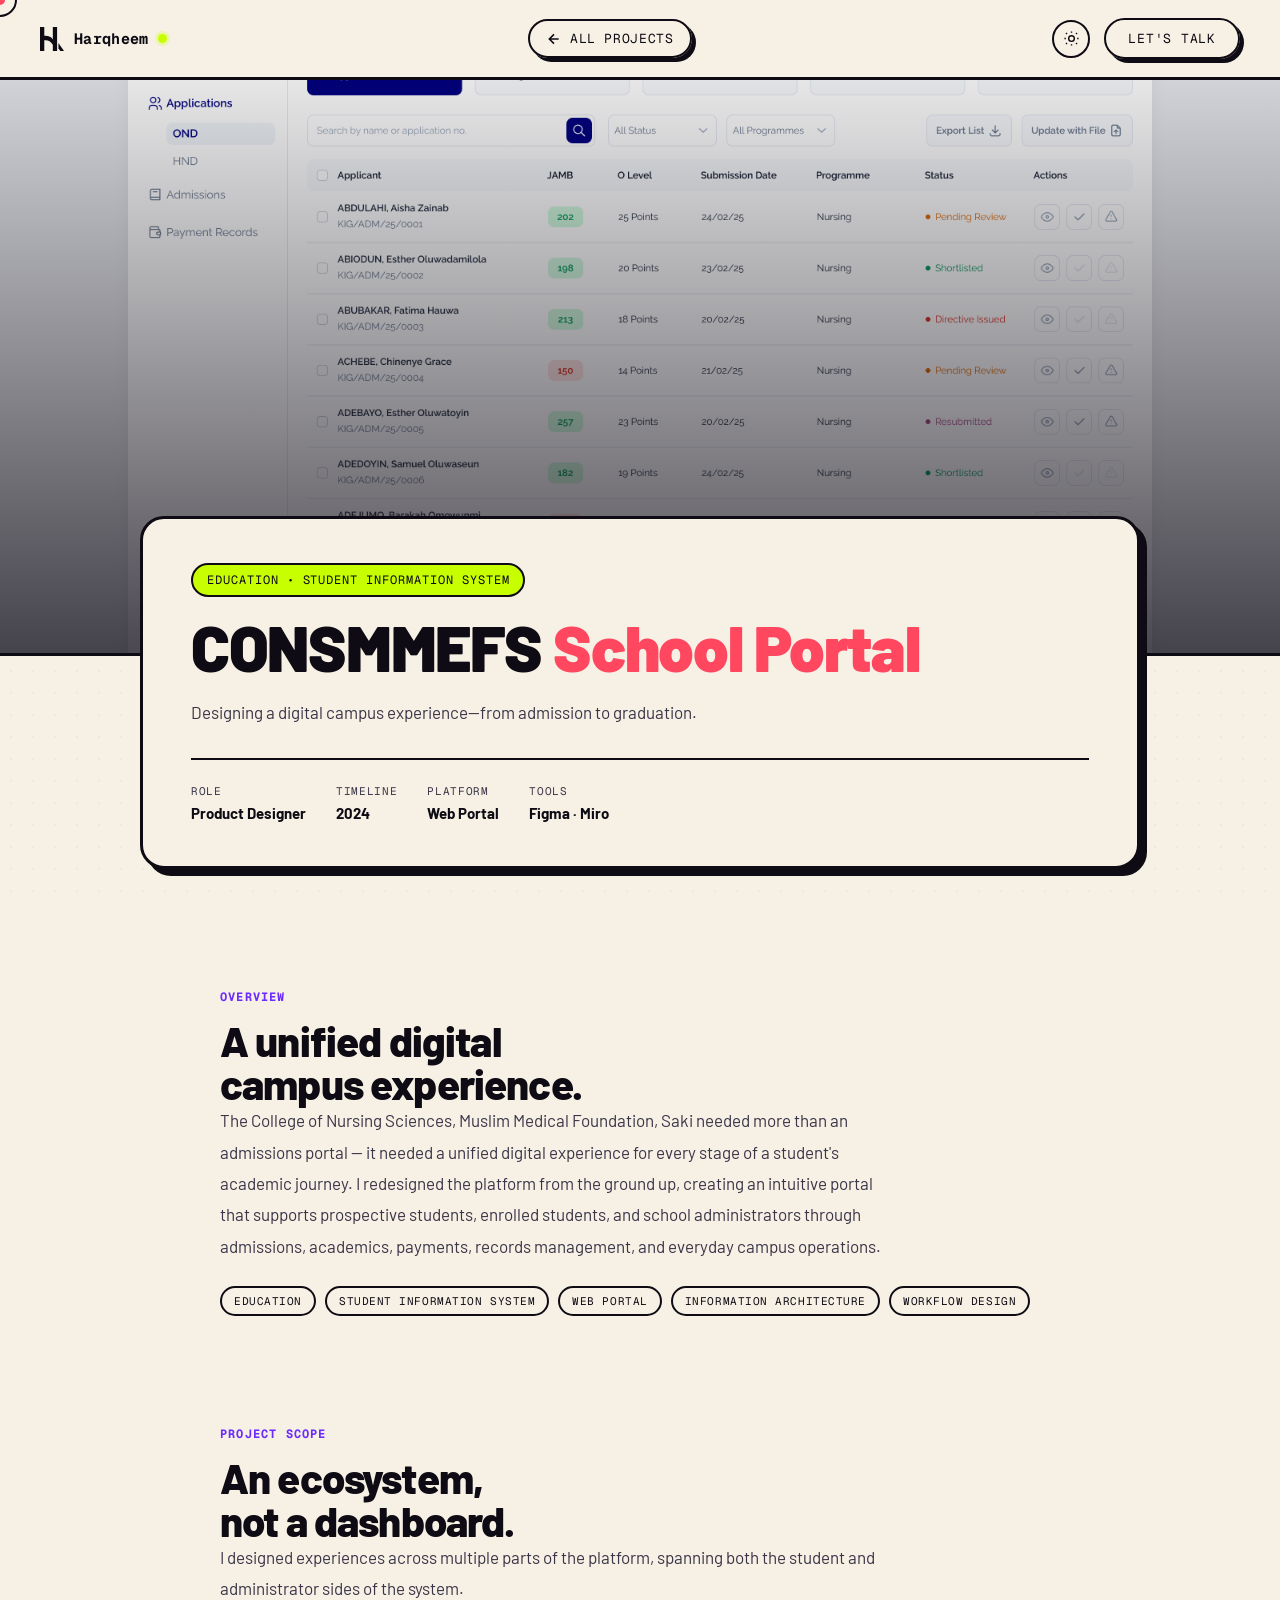
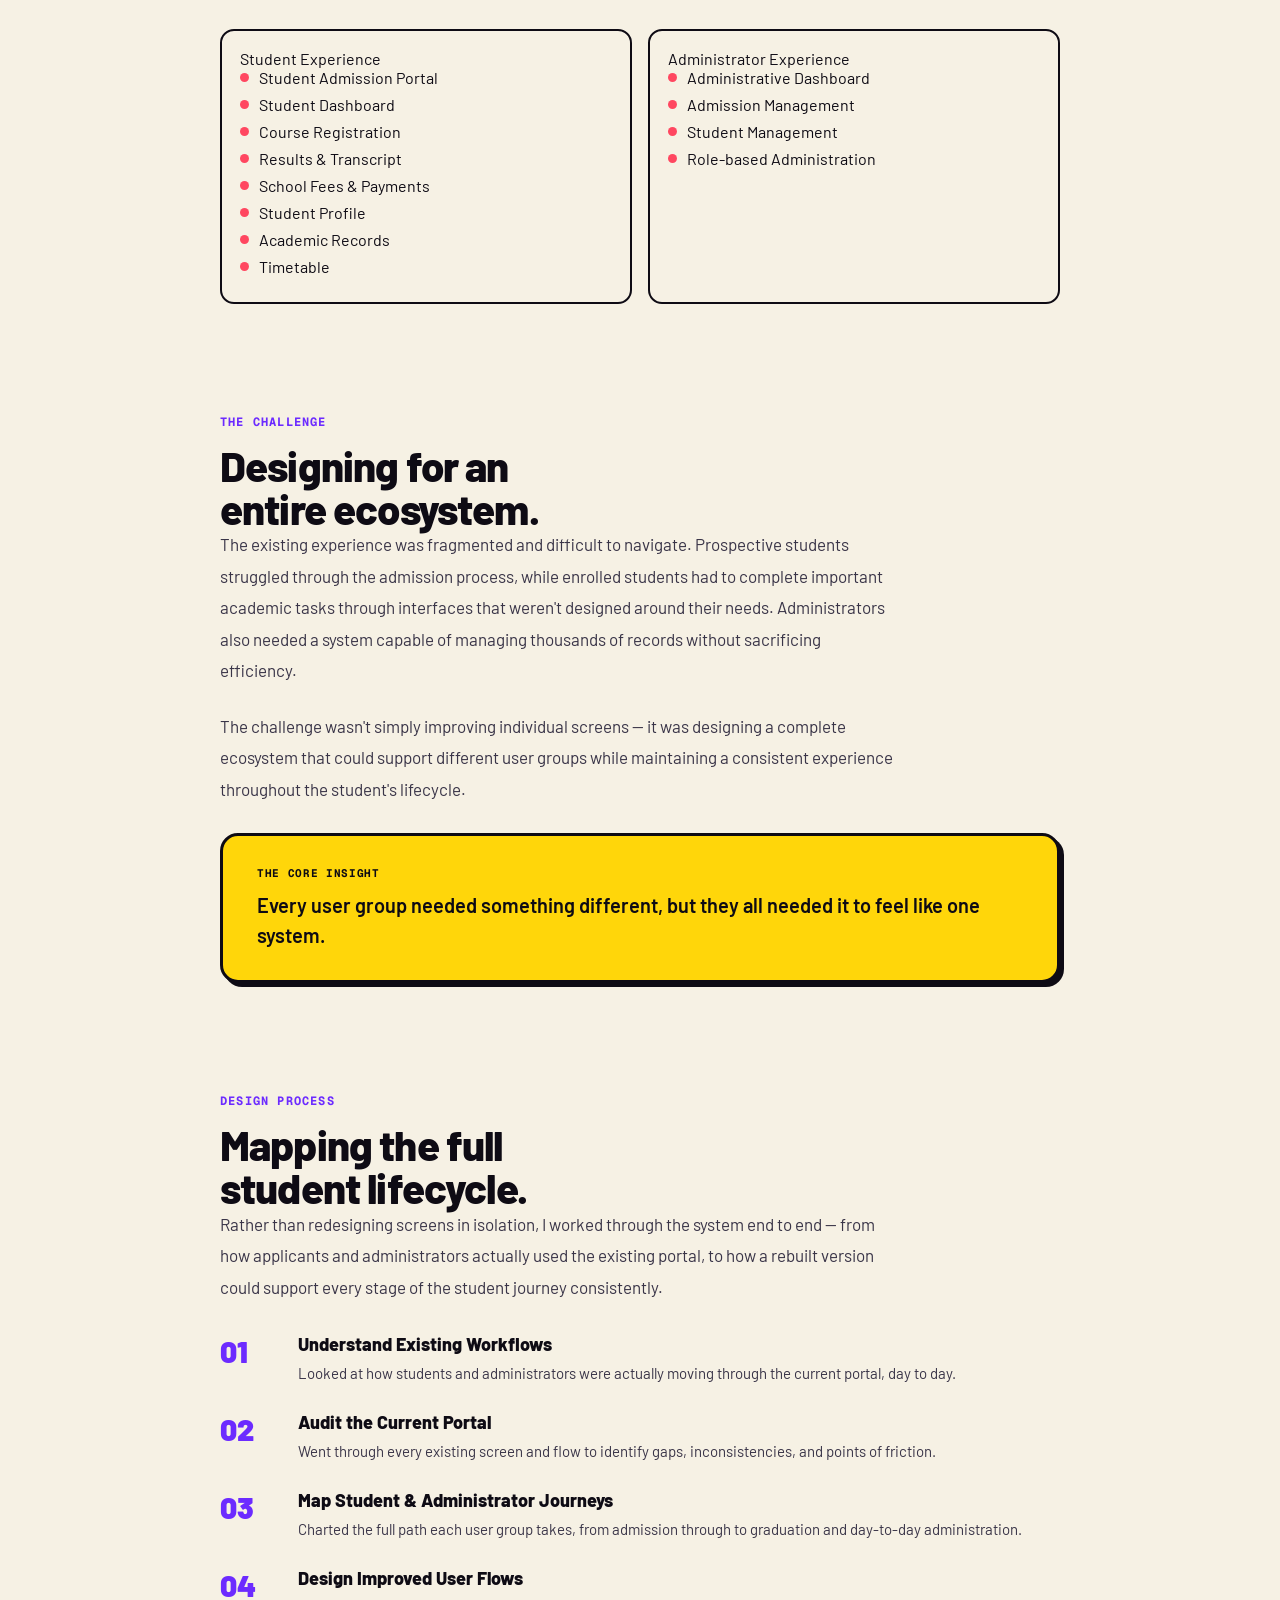
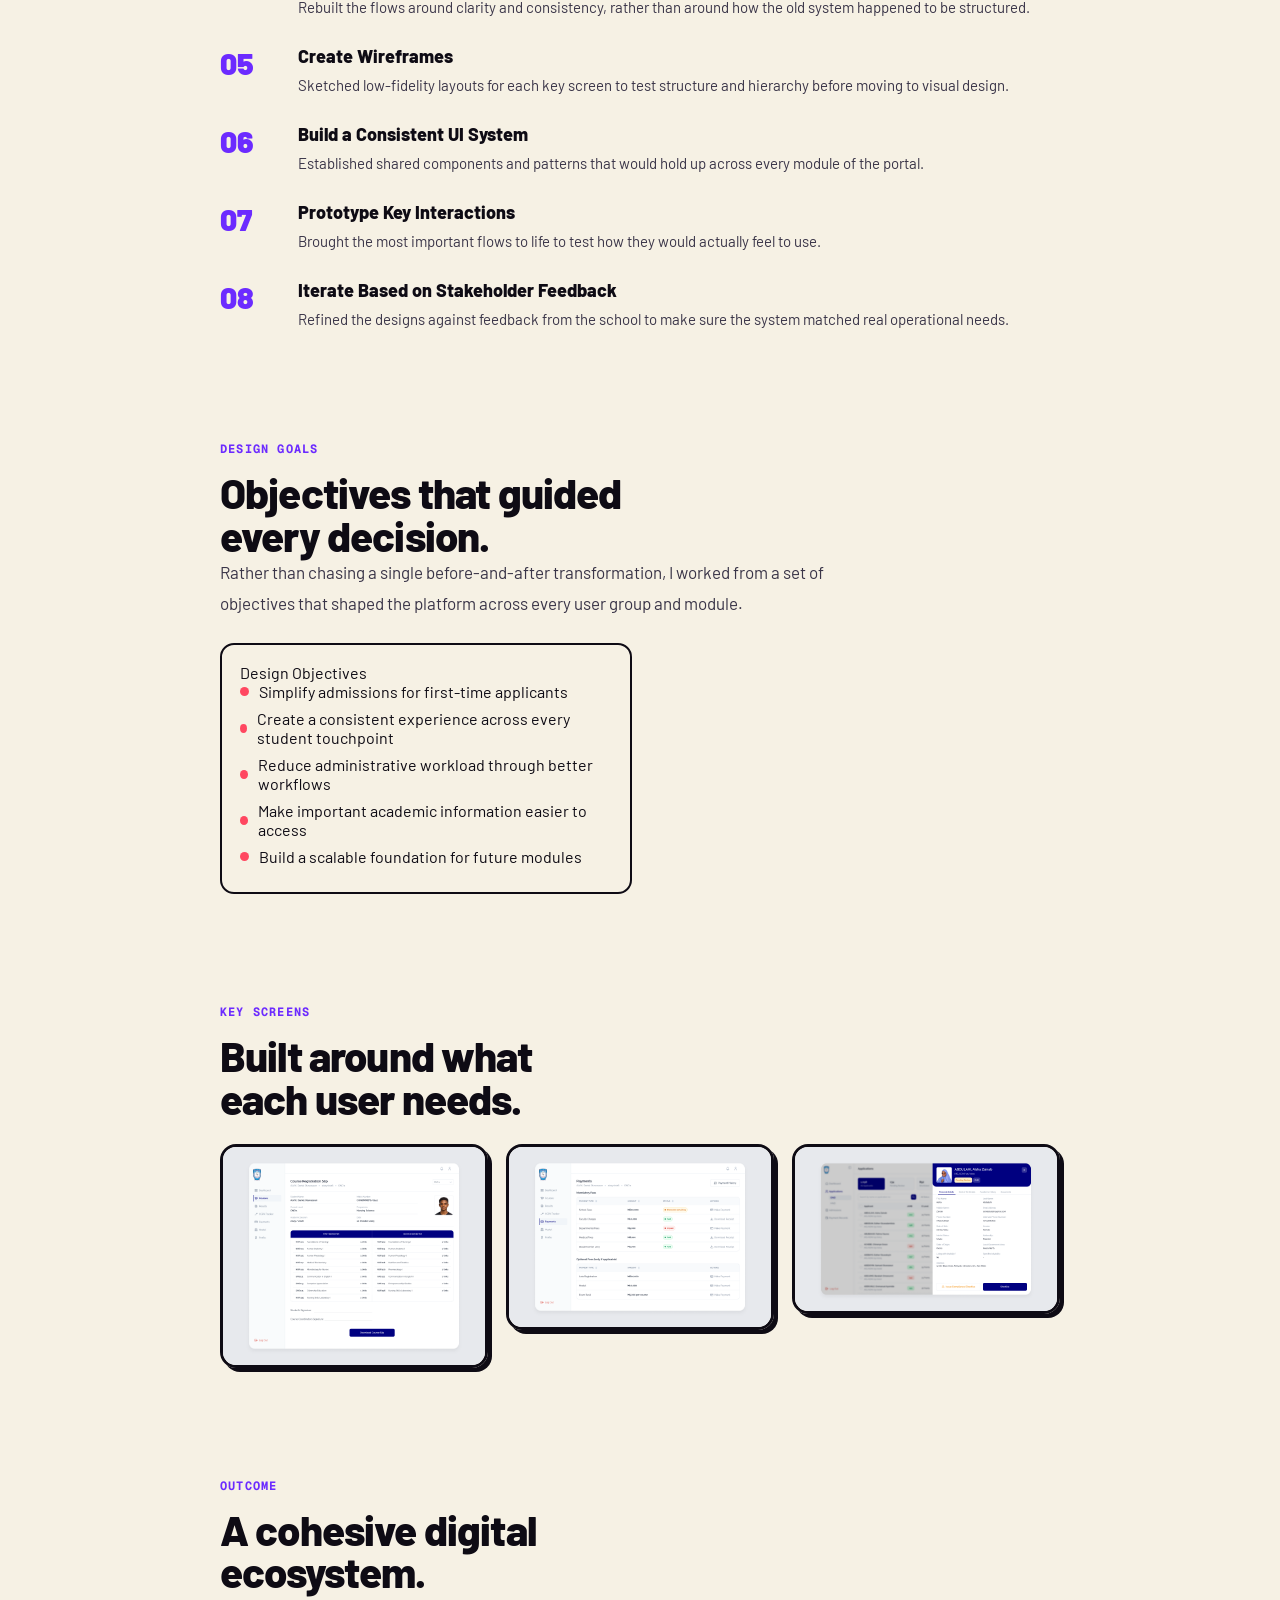
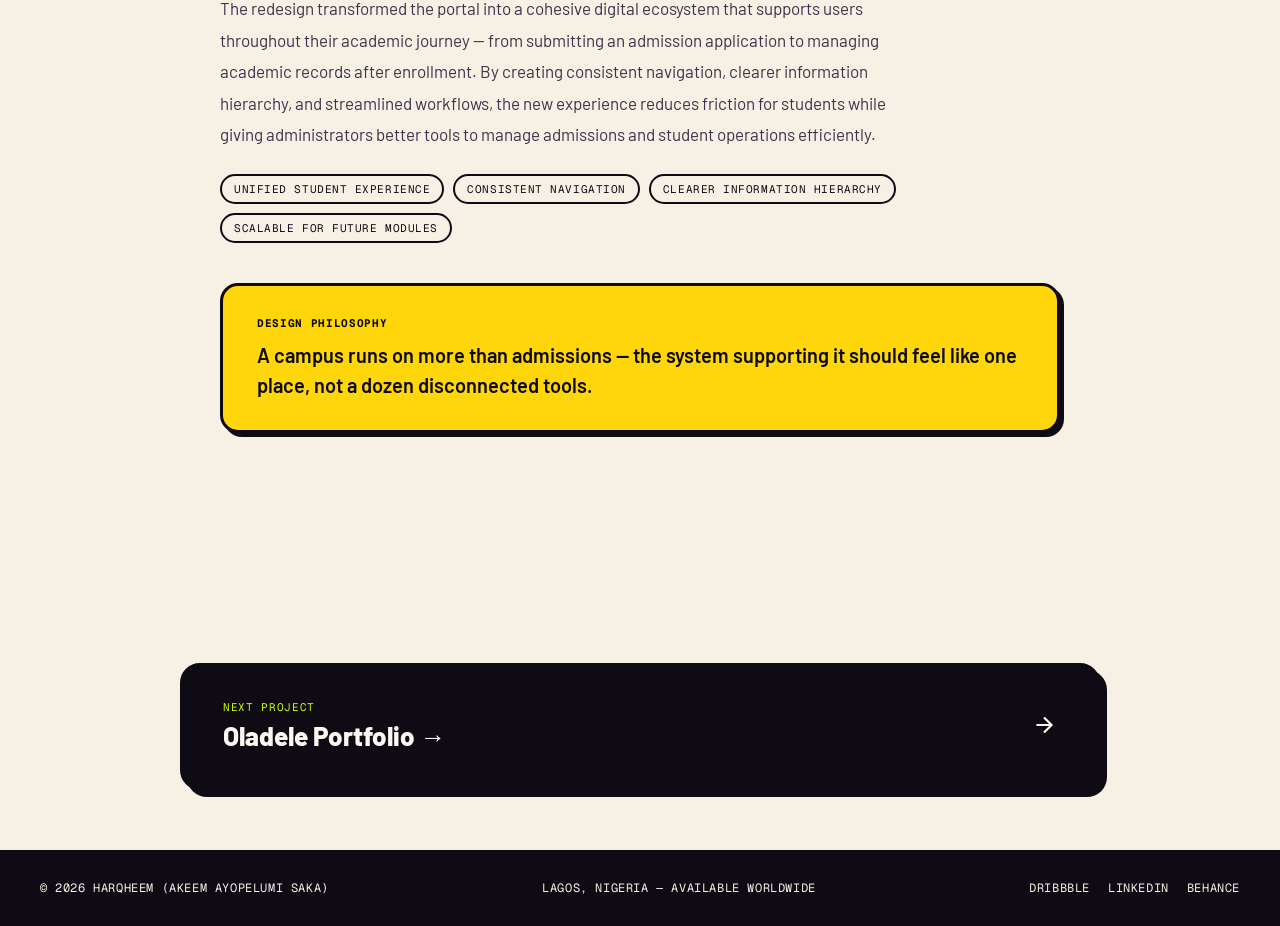
==== commit 9ffcc8c3: "Consmmefs Image Update" ====
--- a/consmmefs.html
+++ b/consmmefs.html
@@ -44,7 +44,7 @@
   </div>
 </nav>
 
-<div class="project-hero" style="background-image:url('image 4.png');"></div>
+<div class="project-hero" style="background-image:url('Cons 1.png');"></div>
 
 <div class="hero-content">
   <div class="hero-content-inner">
@@ -145,21 +145,18 @@
     <div class="screens-grid" style="grid-template-columns:1fr 1fr 1fr;margin-top:24px;">
       <div>
         <div class="screen-frame">
-          <img src="image 4.png" alt="CONSMMEFS — Student dashboard" />
+          <img src="Cons 3.png" alt="CONSMMEFS — Course Registration Screen" />
         </div>
-        <p class="body-text" style="margin-top:16px;">Gives students a single home base for academics, payments, and records — replacing a set of disconnected tools with one consistent experience.</p>
       </div>
       <div>
         <div class="screen-frame">
-          <img src="image 4.png" alt="CONSMMEFS — Course registration and academic records" />
+          <img src="Cons 4.png" alt="CONSMMEFS — Payment Page and records" />
         </div>
-        <p class="body-text" style="margin-top:16px;">Brings course registration, results, transcripts, and timetables together, so important academic information is never more than a click away.</p>
       </div>
       <div>
         <div class="screen-frame">
-          <img src="image 4.png" alt="CONSMMEFS — Administrative dashboard" />
+          <img src="Cons 2.png" alt="CONSMMEFS — Applicant Information" />
         </div>
-        <p class="body-text" style="margin-top:16px;">Gives administrators a structured, role-based way to manage admissions and student records at scale, without the workload growing with every new student.</p>
       </div>
     </div>
   </div>
